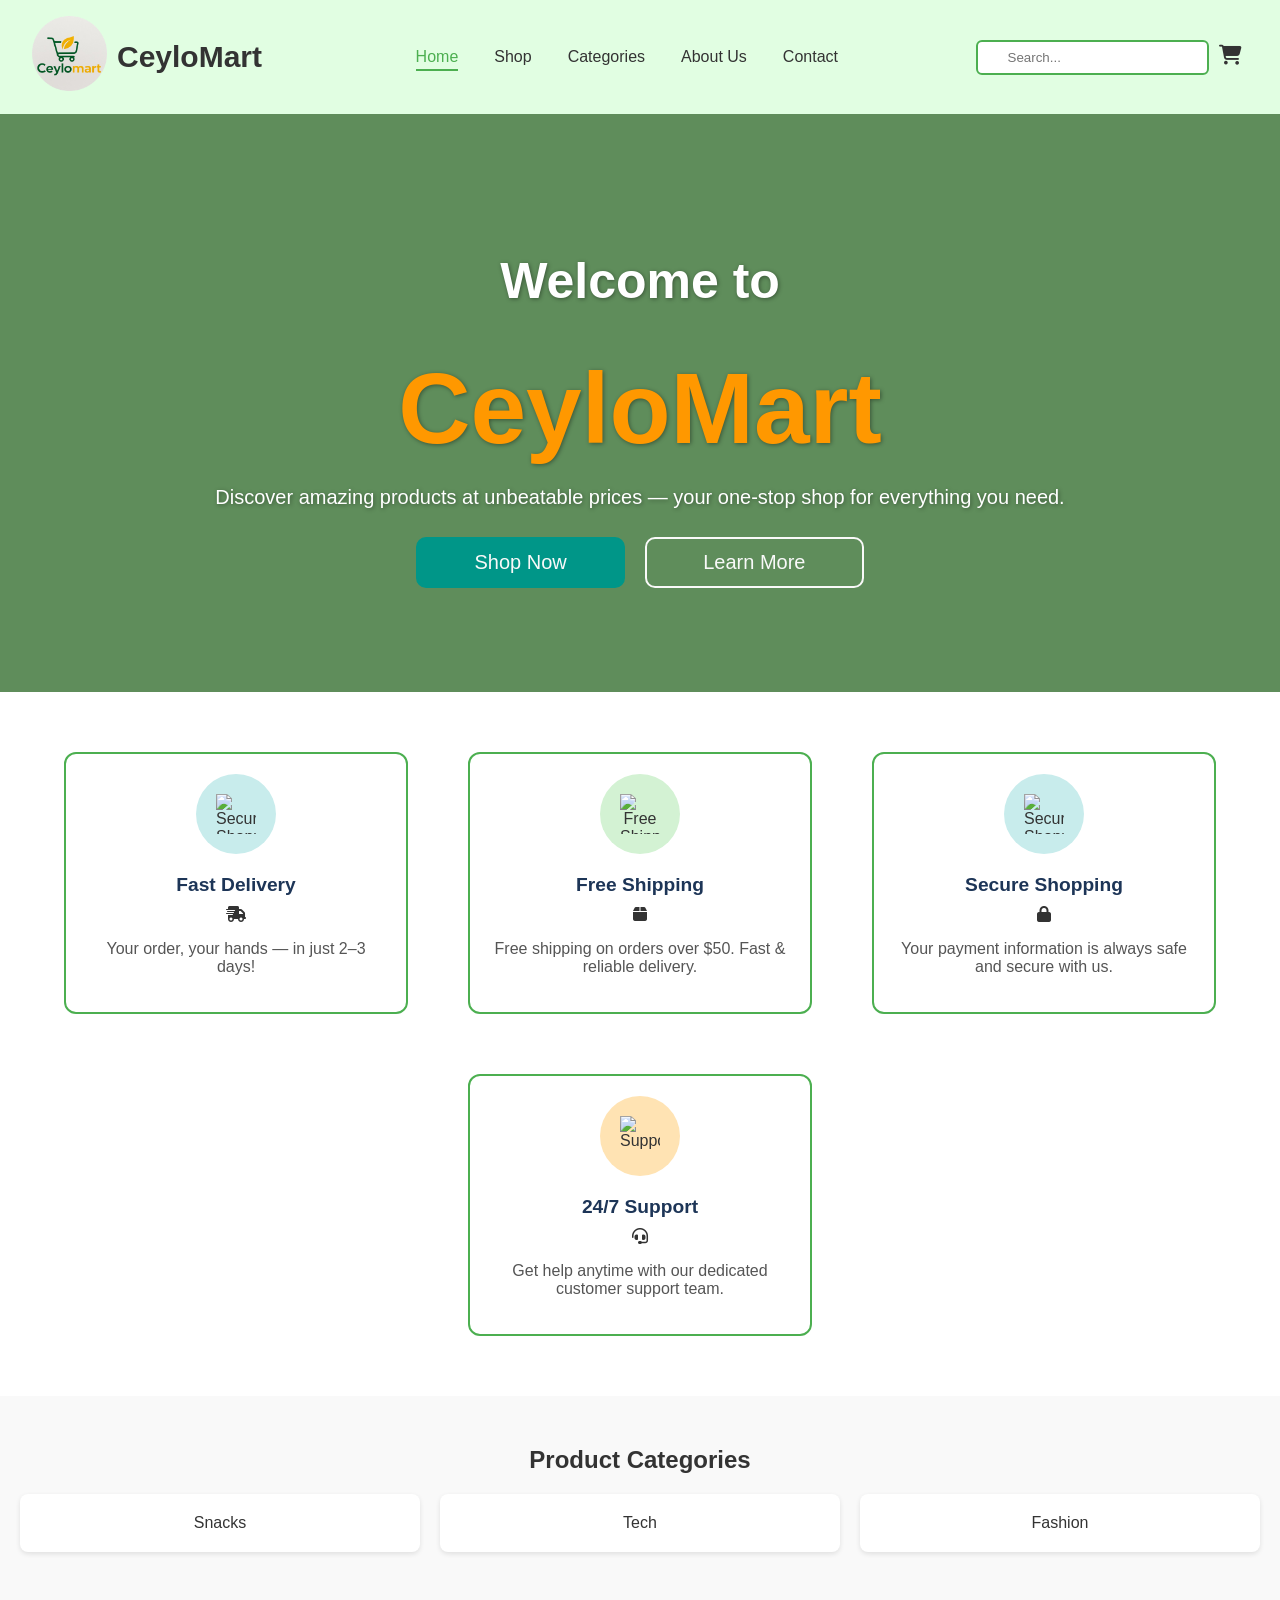
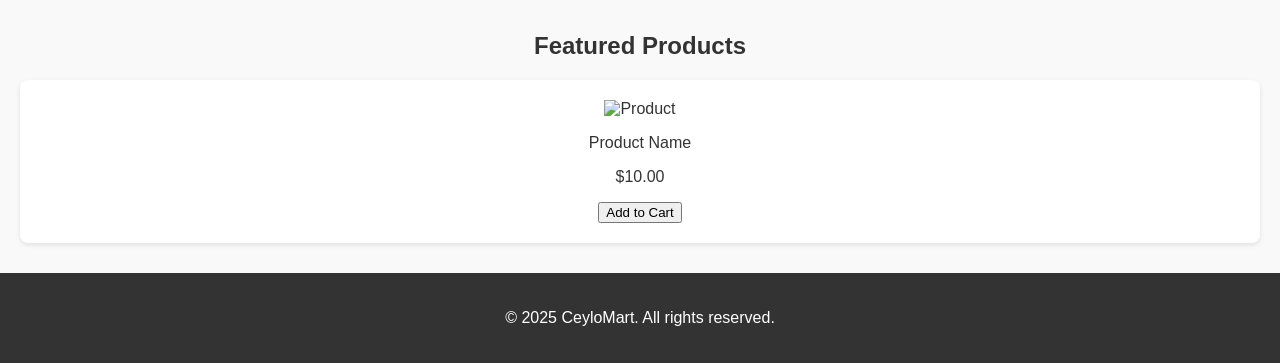
==== index.html @ 295a7d59 "New shopping website" ====
<!DOCTYPE html>
<html lang="en">
<head>
  <meta charset="UTF-8" />
  <meta name="viewport" content="width=device-width, initial-scale=1.0" />
  <title>Home | CeyloMart</title>
  <link rel="stylesheet" href="Ceylomart.css" />
  <link rel="icon" type="image/png" href="Pictures/Ceylomart Logo.png" />
  <link rel="stylesheet" href="https://unpkg.com/aos@2.3.1/dist/aos.css" />
  <link href="https://fonts.googleapis.com/css2?family=Poppins:wght@400;600&family=Roboto:wght@300;400&display=swap" rel="stylesheet">
  <link href="https://cdnjs.cloudflare.com/ajax/libs/font-awesome/6.4.0/css/all.min.css" rel="stylesheet">
  <link href="https://cdn.jsdelivr.net/npm/aos@2.3.4/dist/aos.css" rel="stylesheet" />
</head>
<body>
<header class="header" data-aos="fade-down">
  <div class="logo">
    <a href="index.html"><img src="Pictures/Ceylomart Logo.png" alt="CeyloMart Logo" /></a>
    <span>CeyloMart</span>
  </div>

  <!--Hamburger -->
  <div class="hamburger">
    <span></span>
    <span></span>
    <span></span>
  </div>

  <nav class="nav">
    <ul>
      <li><a href="index.html">Home</a></li>
      <li><a href="Shop.html">Shop</a></li>
      <li><a href="Categories.html">Categories</a></li>
      <li><a href="About Us.html">About Us</a></li>
      <li><a href="Contact.html">Contact</a></li>
    </ul>
  </nav>

  <div class="header-right">
    <input class="Search" placeholder="Search..." />
    <button class="cart-btn" title="Cart">
      <i class="fa-solid fa-cart-shopping"></i>
    </button>
  </div>
</header>


  <section id="home" class="hero">
    <h2 data-aos="fade-down">Welcome to</h2> <h1 data-aos="fade-up">CeyloMart</h1>
    <p data-aos="zoom-in">Discover amazing products at unbeatable prices — your one-stop shop for everything you need.</p>
    <div class="hero-buttons">
    <a href="Shop.html"><button class="btn" >Shop Now</button></a>
    <a href="About Us.html"><button class="btn2">Learn More</button></a>
    </div>
  </section>
<section class="features">
    <div class="feature-box" data-aos="fade-up">
    <div class="icon-circle teal">
      <img src="https://img.icons8.com/ios-filled/50/228B22/delivery.png" alt="Secure Shopping" />
    </div>
    <h3>Fast Delivery</h3>
    <i class="fas fa-shipping-fast"></i>
    <p>Your order, your hands — in just 2–3 days!</p>
  </div>
  <div class="feature-box" data-aos="fade-up">
    <div class="icon-circle green">
      <img src="https://cdn-icons-png.flaticon.com/512/891/891419.png" alt="Free Shipping" />
    </div>
  <h3>Free Shipping</h3>  
  <i class="fas fa-box"></i>
  <p>Free shipping on orders over $50. Fast & reliable delivery.</p>
  </div>

  <div class="feature-box" data-aos="fade-up">
    <div class="icon-circle teal">
      <img src="https://img.icons8.com/ios-filled/50/008080/security-checked.png" alt="Secure Shopping" />
    </div>
    <h3>Secure Shopping</h3>
    <i class="fas fa-lock"></i>
    <p>Your payment information is always safe and secure with us.</p>
  </div>

  <div class="feature-box" data-aos="fade-up">
    <div class="icon-circle orange">
      <img src="https://img.icons8.com/ios-filled/50/FF8C00/headset.png" alt="Support" />
    </div>
    <h3>24/7 Support</h3>
    <i class="fas fa-headset"></i>
    <p>Get help anytime with our dedicated customer support team.</p>
  </div>
</section>

  <section class="categories">
    <h2>Product Categories</h2>
    <div class="grid">
      <div class="card">Snacks</div>
      <div class="card">Tech</div>
      <div class="card">Fashion</div>
    </div>
  </section>

  <section class="featured">
    <h2>Featured Products</h2>
    <div class="grid">
      <div class="product">
        <img src="" alt="Product">
        <p>Product Name</p>
        <p>$10.00</p>
        <button>Add to Cart</button>
      </div>
      <!-- Repeat for more products -->
    </div>
  </section>

  <footer>
    <p>&copy; 2025 CeyloMart. All rights reserved.</p>
  </footer>

    <script src="https://unpkg.com/aos@2.3.1/dist/aos.js"></script>
  <script>
    AOS.init({ duration: 1200 });
  </script>
  <script src="Ceylomart.js"></script>
</body>
</html>
---- Ceylomart.css ----
:root {
  --Freshgreen: #4caf50;
  --warmorange: #FF9800;
  --teal:#009688;
  --lightgray:#f9f9f9;
  --darkcharcoal:#333333;
  --white: #fff;
  --black:#000000;
}
html {
  scroll-behavior: smooth;
}
body {
  font-family: Arial, sans-serif;
  margin: 0;
  padding: 0;
  background: var(--lightgray);
  color: var(--darkcharcoal);
}

header {
  background-color: rgba(219, 255, 220, 0.8);
  color: var(--lightgray);
  padding: 1rem 2rem;
  display: flex;
  flex-wrap: wrap;
  justify-content:space-between;
  align-items: center;
  position: sticky;
  top: 0;
  z-index: 999;
  backdrop-filter: blur(10px); /* optional: adds blur behind */
}

.logo {
  color: var(--darkcharcoal);
  display: flex;
  font-size: 30px;
  font-weight: bold;
  text-align: center;
  align-items: center;
  gap: 10px;
}
.logo img{
  width: 75px;
  height: auto;
  transition: all 0.6s ease;
}
.logo img:hover{
transform: scale(1.05);
}
.nav ul {
  display: flex;
  gap: 20px;
  list-style: none;
  margin: 0;
  padding: 0;
}
.nav a {
  color: var(--darkcharcoal);
  margin-left: 1rem;
  text-decoration: none;
  display: inline-block;
  padding: 10px 0;
  text-align: center;
  position: relative;
  transition: all 0.4s ease;
}

.nav a::after {
  content: "";
  position: absolute;
  left: 0;
  bottom: 5px;
  width: 0;
  height: 2px;
  background-color: var(--Freshgreen);
  transition: width 0.3s ease-in-out;
}

.nav a:hover::after {
  width: 100%;
}

.nav a:hover {
  color: var(--Freshgreen);
  transform: scale(1.05);
}

.nav a.active {
  color: var(--Freshgreen);
}

.nav a.active::after {
  width: 100%;
}
.header-right input {
  padding: 8px 30px;
  border: solid 2px var(--Freshgreen);
  border-radius: 6px;
  color: var(--black);
  text-align: left;
  transition: all 0.5s ease;
}
.header-right input:hover{
  border: solid 2px var(--warmorange);
  border-radius: 6px;
  color: var(--black);
  transform: scale(1.05);
}

.cart-btn {
  background: none;
  border: none;
  color: var(--darkcharcoal);
  font-size: 20px;
  cursor: pointer;
  transition: all 0.5s ease;
}
.cart-btn:hover{
  transform: scale(1.1);
  color: var(--Freshgreen);
}
.hamburger {
  display: none;
  flex-direction: column;
  cursor: pointer;
  gap: 5px;
}

.hamburger span {
  width: 25px;
  height: 3px;
  background: var(--darkcharcoal);
  border-radius: 2px;
  transition: 0.3s;
}

/* Toggle hamburger animation */
.hamburger.toggle span:nth-child(1) {
  transform: rotate(45deg) translate(5px, 5px);
}
.hamburger.toggle span:nth-child(2) {
  opacity: 0;
}
.hamburger.toggle span:nth-child(3) {
  transform: rotate(-45deg) translate(6px, -6px);
}

/* Responsive nav */
@media (max-width: 768px) {
  .nav {
    position: absolute;
    top: 70px;
    left: 0;
    width: 100%;
    background: rgba(230, 230, 230, 0.95);
    overflow: hidden;
    max-height: 0;
    opacity: 0;
    transition: max-height 0.5s ease, opacity 0.5s ease;
    z-index: 100;
  }

  .nav.nav-active {
    display: flex;
    flex-direction: column;
    align-items: center;
    max-height: 500px;
    opacity: 1;
  }

  .nav ul {
    flex-direction: column;
    align-items: center;
    width: 100%;
    padding: 1rem 0;
  }

  .nav ul li {
    width: 100%;
    text-align: center;
    margin: 0.5rem 0;
  }

  .hamburger {
    display: flex;
  }

  .header {
    flex-wrap: wrap;
    justify-content: space-between;
  }

  .nav a {
    margin: 0.5rem 0;
    display: block;
    width: 100%;
  }
}

/*Hero*/
.hero {
  position: relative;
    background: linear-gradient(rgba(0, 0, 0, 0.502), rgba(0,0,0,0.5)),
              url('https://plus.unsplash.com/premium_photo-1661667012036-a47acae379d0?q=80&w=1171&auto=format&fit=crop&ixlib=rb-4.1.0&ixid=M3wxMjA3fDB8MHxwaG90by1wYWdlfHx8fGVufDB8fHx8fA%3D%3D') center/cover no-repeat;
  color: white;
  color: var(--white);
  text-align: center;
  padding: 6rem 2rem;
  z-index: 1;
  overflow: hidden;
}

.hero::before {
  content: "";
  position: absolute;
  top: 0; left: 0;
  width: 100%;
  height: 100%;
  background-color: rgba(28, 179, 14, 0.3); /* cream with 30% opacity */
  z-index: -1; /* Behind content */
}
.hero h1 {
  font-size: 100px;
  margin-bottom: 1rem;
  margin-top: 10px;
  color: var(--warmorange);
}
.hero h2 {
  font-size: 50px;
  color: #ffffff;
}
.hero p{
  font-size: 20px;
  color: #ffffff;
}
.hero h1, .hero h2, .hero p {
  text-shadow: 1px 1px 4px rgba(0, 0, 0, 0.4);
}
.hero-buttons .btn {
  background-color: var(--teal);
  color: var(--lightgray);
  margin: 0.5rem;
  padding: 0.75rem 3.5rem;
  font-size: 20px;
  border: solid 2px var(--teal);
  border-radius: 10px;
  cursor: pointer;
  transition: all 0.5s ease;
}

.hero-buttons .btn:hover {
  transform: scale(1.05);
  background-color: var(--black);
  color: var(--teal);
}

.hero-buttons .btn2 {
  background:transparent;
  color: var(--lightgray);
  margin: 0.5rem;
  font-size: 20px;
  padding: 0.75rem 3.5rem;
  border: solid 2px var(--lightgray);
  border-radius: 10px;
  cursor: pointer;
  transition: all 0.5s ease;
}

.hero-buttons .btn2:hover {
  border: solid 2px var(--Freshgreen);
  transform: scale(1.05);
  background-color: var(--white);
  color: var(--Freshgreen);
}
.features {
  display: flex;
  justify-content: center;
  align-items: flex-start;
  gap: 60px;
  padding: 60px 20px;
  background-color: #fff;
  flex-wrap: wrap;
  text-align: center;
}

.feature-box {
  max-width: 300px;
  padding: 20px;
  border: solid 2px var(--Freshgreen);
  border-radius: 12px;
  transition: transform 0.3s ease, box-shadow 0.3s ease;
  cursor: pointer;
}

.feature-box:hover {
  transform: translateY(-8px) scale(1.03);
  box-shadow: 0 12px 20px rgba(0, 0, 0, 0.4);
}

.icon-circle {
  width: 80px;
  height: 80px;
  border-radius: 50%;
  margin: 0 auto 20px;
  display: flex;
  justify-content: center;
  align-items: center;
  background-color: #eee;
  transition: background-color 0.3s ease;
}

.icon-circle img {
  width: 40px;
  height: 40px;
}

/* Color Variants */
.icon-circle.green {
  background-color: #d3f2d3;
}

.icon-circle.teal {
  background-color: #c8ecec;
}

.icon-circle.orange {
  background-color: #ffe3b3;
}

.feature-box h3 {
  font-size: 1.2rem;
  margin-bottom: 10px;
  color: #1d3557;
}

.feature-box p {
  color: #555;
  font-size: 1rem;
}

section {
  padding: 3rem 1.5rem;
  text-align: center;
}
@media (max-width: 768px) {
  .hero h1 {
    font-size: 40px;
  }
  .hero h2 {
    font-size: 24px;
  }
}
.categories, .featured {
  padding: 30px 20px;
}

.grid {
  display: flex;
  gap: 20px;
  flex-wrap: wrap;
}

.card, .product {
  background: white;
  padding: 20px;
  border-radius: 8px;
  box-shadow: 0 2px 5px rgba(0,0,0,0.1);
  flex: 1 1 200px;
  text-align: center;
}

footer {
  text-align: center;
  padding: 20px;
  background: #333;
  color: white;
}
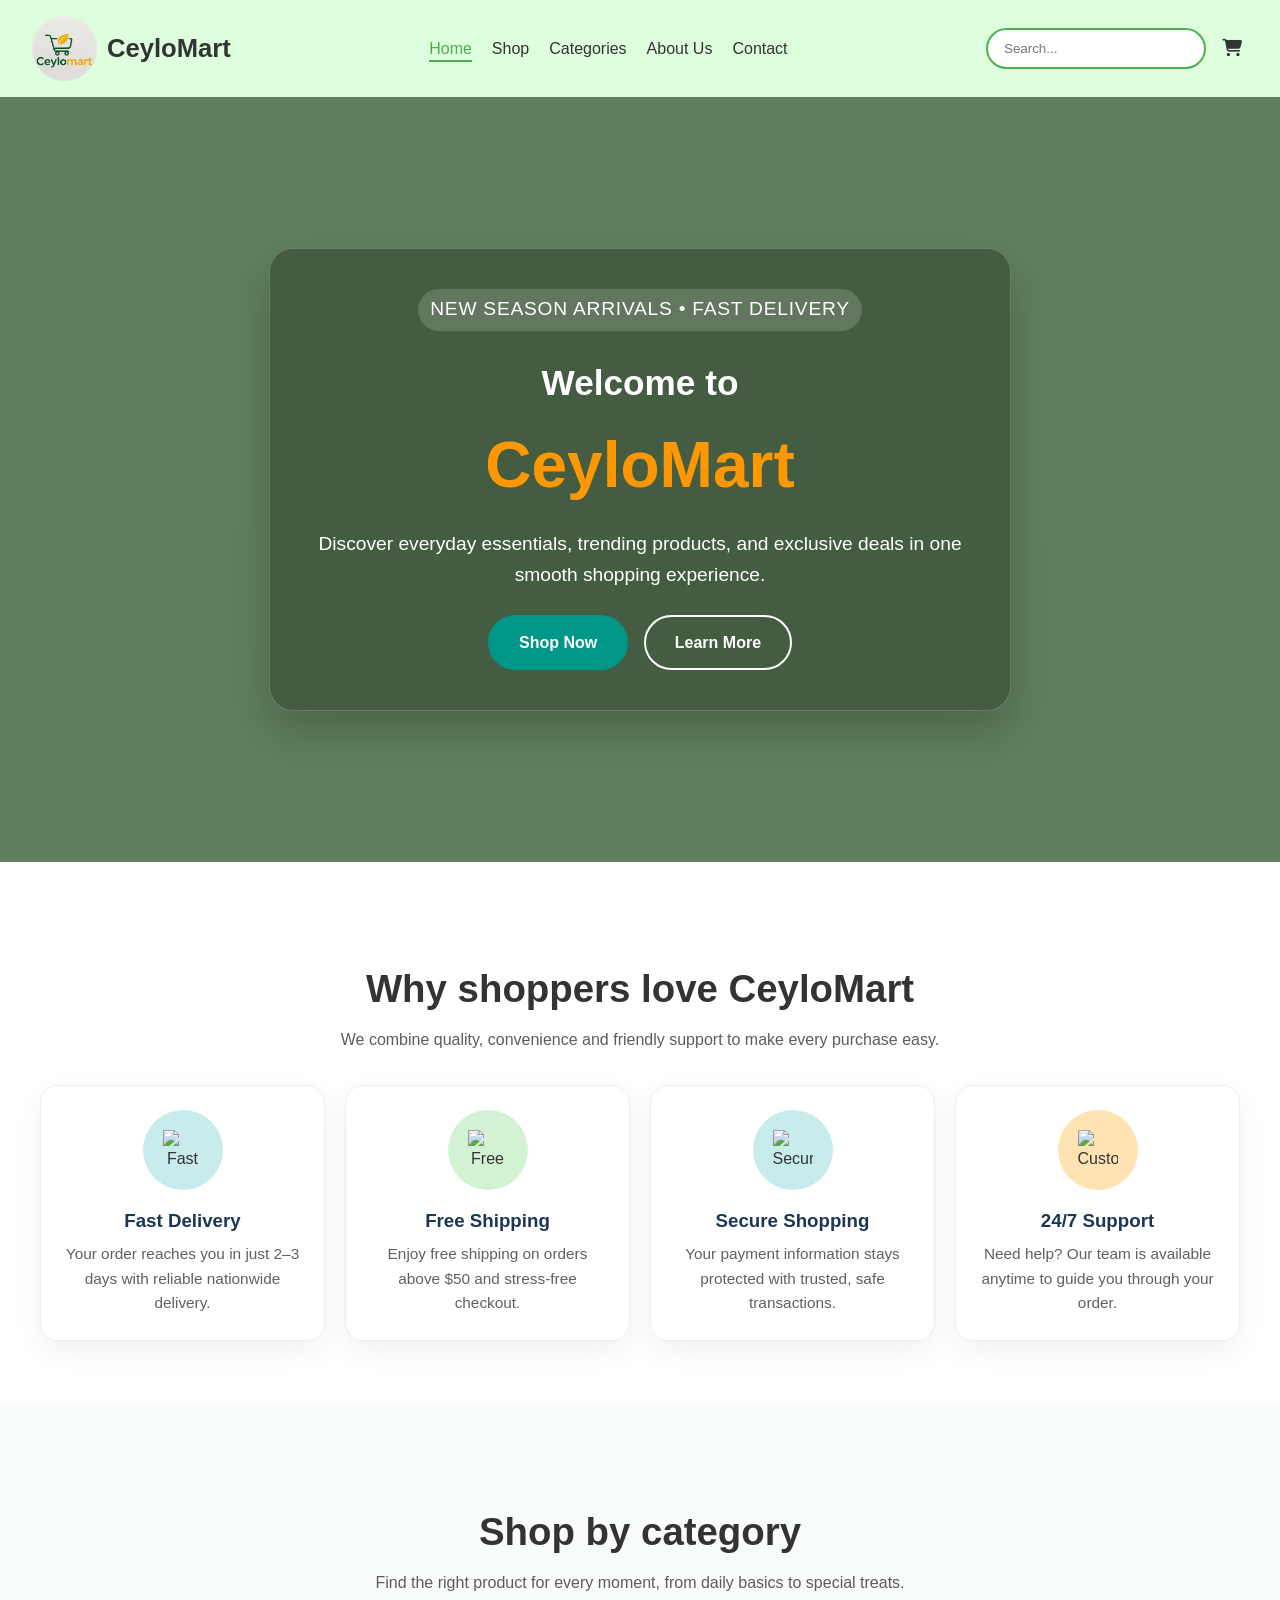
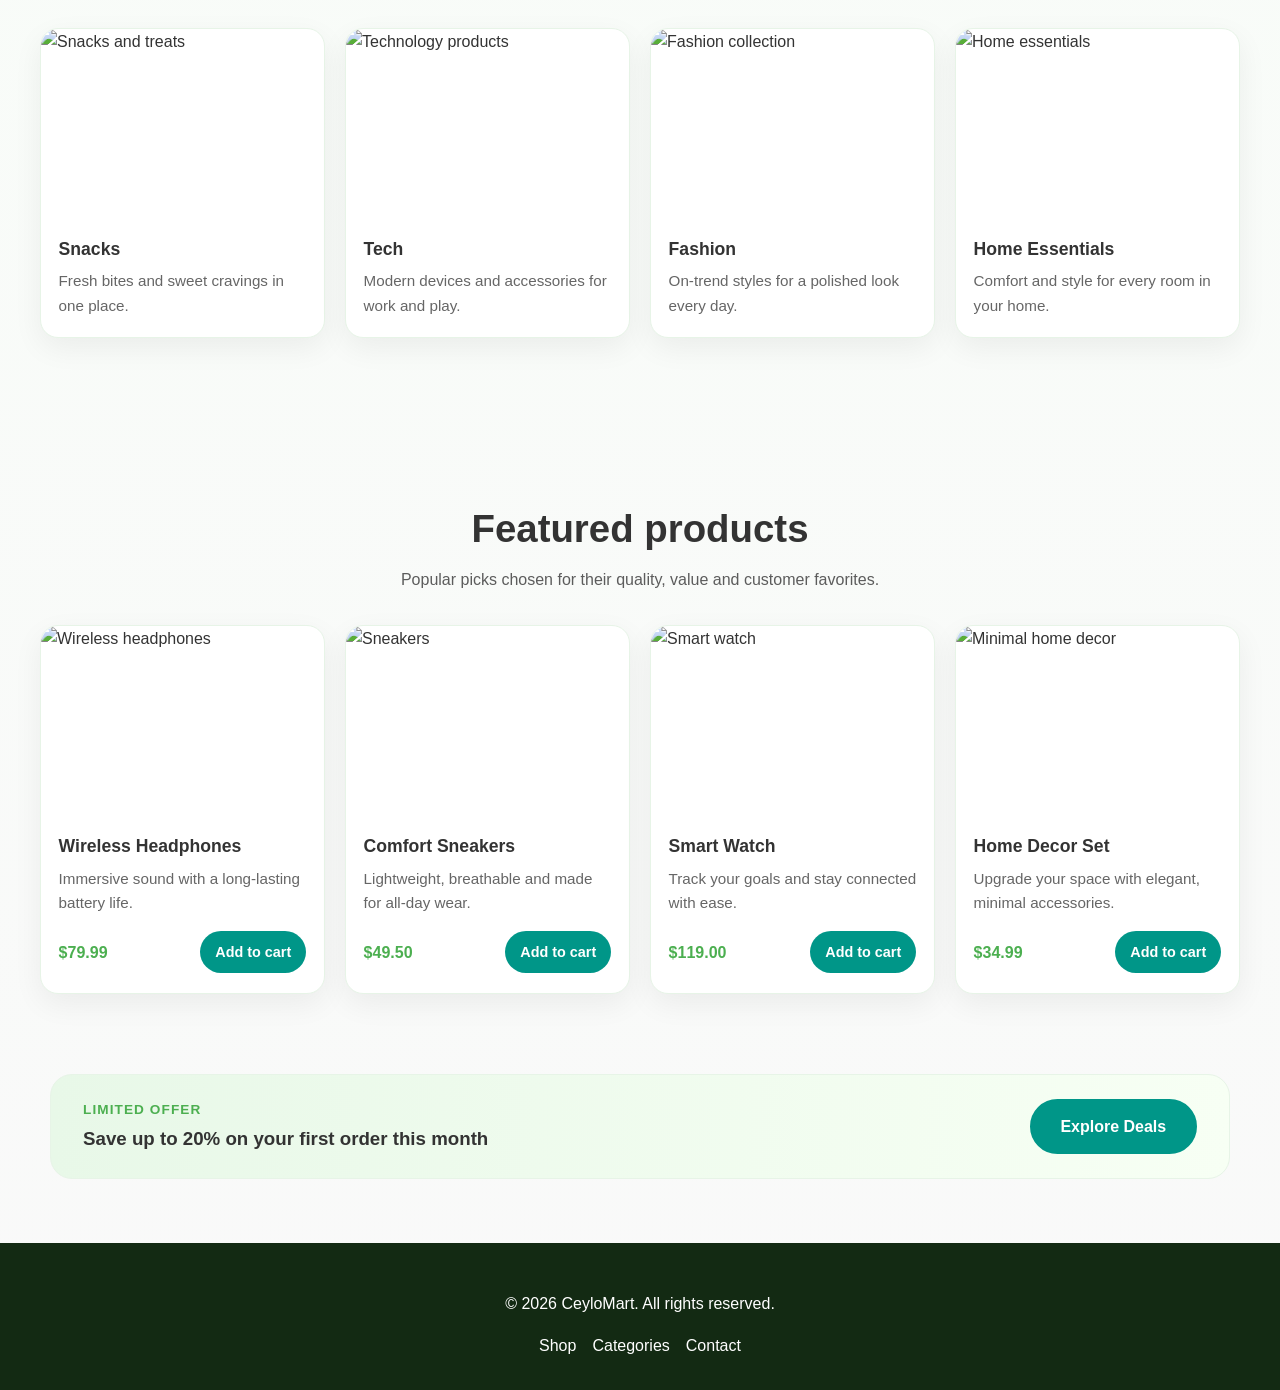
==== commit 3f35ab5f: "Updated" ====
--- a/index.html
+++ b/index.html
@@ -44,75 +44,163 @@
 </header>
 
 
-  <section id="home" class="hero">
-    <h2 data-aos="fade-down">Welcome to</h2> <h1 data-aos="fade-up">CeyloMart</h1>
-    <p data-aos="zoom-in">Discover amazing products at unbeatable prices — your one-stop shop for everything you need.</p>
-    <div class="hero-buttons">
-    <a href="Shop.html"><button class="btn" >Shop Now</button></a>
-    <a href="About Us.html"><button class="btn2">Learn More</button></a>
+  <main>
+    <section id="home" class="hero">
+      <div class="hero-content" data-aos="fade-up">
+        <p class="hero-tag">New season arrivals • Fast delivery</p>
+        <h2>Welcome to</h2>
+        <h1>CeyloMart</h1>
+        <p>Discover everyday essentials, trending products, and exclusive deals in one smooth shopping experience.</p>
+        <div class="hero-buttons">
+          <a href="Shop.html" class="btn">Shop Now</a>
+          <a href="About Us.html" class="btn2">Learn More</a>
+        </div>
+      </div>
+    </section>
+
+    <section class="features">
+      <div class="section-heading" data-aos="fade-up">
+        <h2>Why shoppers love CeyloMart</h2>
+        <p>We combine quality, convenience and friendly support to make every purchase easy.</p>
+      </div>
+      <div class="features-grid">
+        <div class="feature-box" data-aos="fade-up">
+          <div class="icon-circle teal">
+            <img src="https://img.icons8.com/ios-filled/50/228B22/delivery.png" alt="Fast delivery" />
+          </div>
+          <h3>Fast Delivery</h3>
+          <p>Your order reaches you in just 2–3 days with reliable nationwide delivery.</p>
+        </div>
+        <div class="feature-box" data-aos="fade-up" data-aos-delay="100">
+          <div class="icon-circle green">
+            <img src="https://cdn-icons-png.flaticon.com/512/891/891419.png" alt="Free shipping" />
+          </div>
+          <h3>Free Shipping</h3>
+          <p>Enjoy free shipping on orders above $50 and stress-free checkout.</p>
+        </div>
+        <div class="feature-box" data-aos="fade-up" data-aos-delay="200">
+          <div class="icon-circle teal">
+            <img src="https://img.icons8.com/ios-filled/50/008080/security-checked.png" alt="Secure shopping" />
+          </div>
+          <h3>Secure Shopping</h3>
+          <p>Your payment information stays protected with trusted, safe transactions.</p>
+        </div>
+        <div class="feature-box" data-aos="fade-up" data-aos-delay="300">
+          <div class="icon-circle orange">
+            <img src="https://img.icons8.com/ios-filled/50/FF8C00/headset.png" alt="Customer support" />
+          </div>
+          <h3>24/7 Support</h3>
+          <p>Need help? Our team is available anytime to guide you through your order.</p>
+        </div>
+      </div>
+    </section>
+
+    <section class="categories">
+      <div class="section-heading" data-aos="fade-up">
+        <h2>Shop by category</h2>
+        <p>Find the right product for every moment, from daily basics to special treats.</p>
+      </div>
+      <div class="cards-grid">
+        <article class="category-card" data-aos="fade-up">
+          <img src="https://images.unsplash.com/photo-1567620905732-2d1ec7ab7445?auto=format&fit=crop&w=900&q=80" alt="Snacks and treats" />
+          <div class="card-content">
+            <h3>Snacks</h3>
+            <p>Fresh bites and sweet cravings in one place.</p>
+          </div>
+        </article>
+        <article class="category-card" data-aos="fade-up" data-aos-delay="100">
+          <img src="https://images.unsplash.com/photo-1518770660439-4636190af475?auto=format&fit=crop&w=900&q=80" alt="Technology products" />
+          <div class="card-content">
+            <h3>Tech</h3>
+            <p>Modern devices and accessories for work and play.</p>
+          </div>
+        </article>
+        <article class="category-card" data-aos="fade-up" data-aos-delay="200">
+          <img src="https://images.unsplash.com/photo-1483985988355-763728e1935b?auto=format&fit=crop&w=900&q=80" alt="Fashion collection" />
+          <div class="card-content">
+            <h3>Fashion</h3>
+            <p>On-trend styles for a polished look every day.</p>
+          </div>
+        </article>
+        <article class="category-card" data-aos="fade-up" data-aos-delay="300">
+          <img src="https://images.unsplash.com/photo-1505693416388-ac5ce068fe85?auto=format&fit=crop&w=900&q=80" alt="Home essentials" />
+          <div class="card-content">
+            <h3>Home Essentials</h3>
+            <p>Comfort and style for every room in your home.</p>
+          </div>
+        </article>
+      </div>
+    </section>
+
+    <section class="featured">
+      <div class="section-heading" data-aos="fade-up">
+        <h2>Featured products</h2>
+        <p>Popular picks chosen for their quality, value and customer favorites.</p>
+      </div>
+      <div class="cards-grid">
+        <article class="product-card" data-aos="fade-up">
+          <img class="product-image" src="https://images.unsplash.com/photo-1523275335684-37898b6baf30?auto=format&fit=crop&w=900&q=80" alt="Wireless headphones" />
+          <div class="card-content">
+            <h3>Wireless Headphones</h3>
+            <p>Immersive sound with a long-lasting battery life.</p>
+            <div class="product-meta">
+              <span class="price">$79.99</span>
+              <a href="Shop.html" class="btn-small">Add to cart</a>
+            </div>
+          </div>
+        </article>
+        <article class="product-card" data-aos="fade-up" data-aos-delay="100">
+          <img class="product-image" src="https://images.unsplash.com/photo-1542291026-7eec264c27ff?auto=format&fit=crop&w=900&q=80" alt="Sneakers" />
+          <div class="card-content">
+            <h3>Comfort Sneakers</h3>
+            <p>Lightweight, breathable and made for all-day wear.</p>
+            <div class="product-meta">
+              <span class="price">$49.50</span>
+              <a href="Shop.html" class="btn-small">Add to cart</a>
+            </div>
+          </div>
+        </article>
+        <article class="product-card" data-aos="fade-up" data-aos-delay="200">
+          <img class="product-image" src="https://images.unsplash.com/photo-1512436991641-6745cdb1723f?auto=format&fit=crop&w=900&q=80" alt="Smart watch" />
+          <div class="card-content">
+            <h3>Smart Watch</h3>
+            <p>Track your goals and stay connected with ease.</p>
+            <div class="product-meta">
+              <span class="price">$119.00</span>
+              <a href="Shop.html" class="btn-small">Add to cart</a>
+            </div>
+          </div>
+        </article>
+        <article class="product-card" data-aos="fade-up" data-aos-delay="300">
+          <img class="product-image" src="https://images.unsplash.com/photo-1524758631624-e2822e304c36?auto=format&fit=crop&w=900&q=80" alt="Minimal home decor" />
+          <div class="card-content">
+            <h3>Home Decor Set</h3>
+            <p>Upgrade your space with elegant, minimal accessories.</p>
+            <div class="product-meta">
+              <span class="price">$34.99</span>
+              <a href="Shop.html" class="btn-small">Add to cart</a>
+            </div>
+          </div>
+        </article>
+      </div>
+    </section>
+
+    <section class="promo-banner" data-aos="fade-up">
+      <div>
+        <p class="promo-label">Limited offer</p>
+        <h3>Save up to 20% on your first order this month</h3>
+      </div>
+      <a href="Shop.html" class="btn">Explore Deals</a>
+    </section>
+  </main>
+
+  <footer>
+    <p>&copy; 2026 CeyloMart. All rights reserved.</p>
+    <div class="footer-links">
+      <a href="Shop.html">Shop</a>
+      <a href="Categories.html">Categories</a>
+      <a href="Contact.html">Contact</a>
     </div>
-  </section>
-<section class="features">
-    <div class="feature-box" data-aos="fade-up">
-    <div class="icon-circle teal">
-      <img src="https://img.icons8.com/ios-filled/50/228B22/delivery.png" alt="Secure Shopping" />
-    </div>
-    <h3>Fast Delivery</h3>
-    <i class="fas fa-shipping-fast"></i>
-    <p>Your order, your hands — in just 2–3 days!</p>
-  </div>
-  <div class="feature-box" data-aos="fade-up">
-    <div class="icon-circle green">
-      <img src="https://cdn-icons-png.flaticon.com/512/891/891419.png" alt="Free Shipping" />
-    </div>
-  <h3>Free Shipping</h3>  
-  <i class="fas fa-box"></i>
-  <p>Free shipping on orders over $50. Fast & reliable delivery.</p>
-  </div>
-
-  <div class="feature-box" data-aos="fade-up">
-    <div class="icon-circle teal">
-      <img src="https://img.icons8.com/ios-filled/50/008080/security-checked.png" alt="Secure Shopping" />
-    </div>
-    <h3>Secure Shopping</h3>
-    <i class="fas fa-lock"></i>
-    <p>Your payment information is always safe and secure with us.</p>
-  </div>
-
-  <div class="feature-box" data-aos="fade-up">
-    <div class="icon-circle orange">
-      <img src="https://img.icons8.com/ios-filled/50/FF8C00/headset.png" alt="Support" />
-    </div>
-    <h3>24/7 Support</h3>
-    <i class="fas fa-headset"></i>
-    <p>Get help anytime with our dedicated customer support team.</p>
-  </div>
-</section>
-
-  <section class="categories">
-    <h2>Product Categories</h2>
-    <div class="grid">
-      <div class="card">Snacks</div>
-      <div class="card">Tech</div>
-      <div class="card">Fashion</div>
-    </div>
-  </section>
-
-  <section class="featured">
-    <h2>Featured Products</h2>
-    <div class="grid">
-      <div class="product">
-        <img src="" alt="Product">
-        <p>Product Name</p>
-        <p>$10.00</p>
-        <button>Add to Cart</button>
-      </div>
-      <!-- Repeat for more products -->
-    </div>
-  </section>
-
-  <footer>
-    <p>&copy; 2025 CeyloMart. All rights reserved.</p>
   </footer>
 
     <script src="https://unpkg.com/aos@2.3.1/dist/aos.js"></script>
--- a/Ceylomart.css
+++ b/Ceylomart.css
@@ -1,54 +1,74 @@
 :root {
   --Freshgreen: #4caf50;
   --warmorange: #FF9800;
-  --teal:#009688;
-  --lightgray:#f9f9f9;
-  --darkcharcoal:#333333;
+  --teal: #009688;
+  --lightgray: #f9f9f9;
+  --darkcharcoal: #333333;
   --white: #fff;
-  --black:#000000;
-}
+  --black: #000000;
+  --border: #e7f4e7;
+}
+
+* {
+  box-sizing: border-box;
+}
+
 html {
   scroll-behavior: smooth;
 }
+
 body {
-  font-family: Arial, sans-serif;
+  font-family: 'Poppins', Arial, sans-serif;
   margin: 0;
   padding: 0;
-  background: var(--lightgray);
+  background: linear-gradient(180deg, #f8fff8 0%, #f9f9f9 100%);
   color: var(--darkcharcoal);
+  line-height: 1.6;
+}
+
+a {
+  color: inherit;
+  text-decoration: none;
+}
+
+img {
+  display: block;
+  width: 100%;
 }
 
 header {
-  background-color: rgba(219, 255, 220, 0.8);
-  color: var(--lightgray);
+  background-color: rgba(219, 255, 220, 0.92);
   padding: 1rem 2rem;
   display: flex;
   flex-wrap: wrap;
-  justify-content:space-between;
+  justify-content: space-between;
   align-items: center;
   position: sticky;
   top: 0;
   z-index: 999;
-  backdrop-filter: blur(10px); /* optional: adds blur behind */
+  -webkit-backdrop-filter: blur(10px);
+  backdrop-filter: blur(10px);
 }
 
 .logo {
   color: var(--darkcharcoal);
   display: flex;
-  font-size: 30px;
-  font-weight: bold;
-  text-align: center;
   align-items: center;
   gap: 10px;
-}
-.logo img{
-  width: 75px;
+  font-size: 1.6rem;
+  font-weight: 700;
+}
+
+.logo img {
+  width: 65px;
   height: auto;
-  transition: all 0.6s ease;
-}
-.logo img:hover{
-transform: scale(1.05);
-}
+  transition: transform 0.3s ease;
+}
+
+.logo img:hover {
+  transform: scale(1.05);
+}
+
 .nav ul {
   display: flex;
   gap: 20px;
@@ -56,15 +76,12 @@
   margin: 0;
   padding: 0;
 }
+
 .nav a {
   color: var(--darkcharcoal);
-  margin-left: 1rem;
-  text-decoration: none;
-  display: inline-block;
   padding: 10px 0;
-  text-align: center;
   position: relative;
-  transition: all 0.4s ease;
+  transition: color 0.3s ease;
 }
 
 .nav a::after {
@@ -78,49 +95,51 @@
   transition: width 0.3s ease-in-out;
 }
 
-.nav a:hover::after {
+.nav a:hover::after,
+.nav a.active::after {
   width: 100%;
 }
 
-.nav a:hover {
-  color: var(--Freshgreen);
-  transform: scale(1.05);
-}
-
+.nav a:hover,
 .nav a.active {
   color: var(--Freshgreen);
 }
 
-.nav a.active::after {
-  width: 100%;
-}
+.header-right {
+  display: flex;
+  align-items: center;
+  gap: 10px;
+}
+
 .header-right input {
-  padding: 8px 30px;
-  border: solid 2px var(--Freshgreen);
-  border-radius: 6px;
+  padding: 0.7rem 1rem;
+  border: 2px solid var(--Freshgreen);
+  border-radius: 999px;
+  min-width: 220px;
   color: var(--black);
-  text-align: left;
-  transition: all 0.5s ease;
-}
-.header-right input:hover{
-  border: solid 2px var(--warmorange);
-  border-radius: 6px;
-  color: var(--black);
-  transform: scale(1.05);
+  transition: border-color 0.3s ease, transform 0.3s ease;
+}
+
+.header-right input:focus {
+  outline: none;
+  border-color: var(--warmorange);
+  transform: translateY(-1px);
 }
 
 .cart-btn {
   background: none;
   border: none;
   color: var(--darkcharcoal);
-  font-size: 20px;
+  font-size: 1.1rem;
   cursor: pointer;
-  transition: all 0.5s ease;
-}
-.cart-btn:hover{
+  transition: color 0.3s ease, transform 0.3s ease;
+}
+
+.cart-btn:hover {
   transform: scale(1.1);
   color: var(--Freshgreen);
 }
+
 .hamburger {
   display: none;
   flex-direction: column;
@@ -136,179 +155,196 @@
   transition: 0.3s;
 }
 
-/* Toggle hamburger animation */
 .hamburger.toggle span:nth-child(1) {
   transform: rotate(45deg) translate(5px, 5px);
 }
+
 .hamburger.toggle span:nth-child(2) {
   opacity: 0;
 }
+
 .hamburger.toggle span:nth-child(3) {
   transform: rotate(-45deg) translate(6px, -6px);
 }
 
-/* Responsive nav */
-@media (max-width: 768px) {
-  .nav {
-    position: absolute;
-    top: 70px;
-    left: 0;
-    width: 100%;
-    background: rgba(230, 230, 230, 0.95);
-    overflow: hidden;
-    max-height: 0;
-    opacity: 0;
-    transition: max-height 0.5s ease, opacity 0.5s ease;
-    z-index: 100;
-  }
-
-  .nav.nav-active {
-    display: flex;
-    flex-direction: column;
-    align-items: center;
-    max-height: 500px;
-    opacity: 1;
-  }
-
-  .nav ul {
-    flex-direction: column;
-    align-items: center;
-    width: 100%;
-    padding: 1rem 0;
-  }
-
-  .nav ul li {
-    width: 100%;
-    text-align: center;
-    margin: 0.5rem 0;
-  }
-
-  .hamburger {
-    display: flex;
-  }
-
-  .header {
-    flex-wrap: wrap;
-    justify-content: space-between;
-  }
-
-  .nav a {
-    margin: 0.5rem 0;
-    display: block;
-    width: 100%;
-  }
-}
-
-/*Hero*/
 .hero {
+  min-height: 85vh;
+  display: flex;
+  align-items: center;
+  justify-content: center;
+  padding: 6rem 1.5rem;
   position: relative;
-    background: linear-gradient(rgba(0, 0, 0, 0.502), rgba(0,0,0,0.5)),
-              url('https://plus.unsplash.com/premium_photo-1661667012036-a47acae379d0?q=80&w=1171&auto=format&fit=crop&ixlib=rb-4.1.0&ixid=M3wxMjA3fDB8MHxwaG90by1wYWdlfHx8fGVufDB8fHx8fA%3D%3D') center/cover no-repeat;
-  color: white;
+  background: linear-gradient(rgba(0, 0, 0, 0.55), rgba(0, 0, 0, 0.55)),
+    url('https://images.unsplash.com/photo-1524758631624-e2822e304c36?auto=format&fit=crop&w=1600&q=80') center/cover no-repeat;
   color: var(--white);
   text-align: center;
-  padding: 6rem 2rem;
-  z-index: 1;
   overflow: hidden;
 }
 
 .hero::before {
   content: "";
   position: absolute;
-  top: 0; left: 0;
-  width: 100%;
-  height: 100%;
-  background-color: rgba(28, 179, 14, 0.3); /* cream with 30% opacity */
-  z-index: -1; /* Behind content */
-}
+  inset: 0;
+  background: rgba(28, 179, 14, 0.2);
+}
+
+.hero-content {
+  position: relative;
+  z-index: 1;
+  max-width: 760px;
+  padding: 2.5rem;
+  border-radius: 24px;
+  background: rgba(0, 0, 0, 0.28);
+  -webkit-backdrop-filter: blur(8px);
+  backdrop-filter: blur(8px);
+  border: 1px solid rgba(255, 255, 255, 0.2);
+  box-shadow: 0 20px 45px rgba(0, 0, 0, 0.22);
+}
+
+.hero-tag {
+  display: inline-block;
+  padding: 0.35rem 0.75rem;
+  margin-bottom: 1rem;
+  border-radius: 999px;
+  background: rgba(255, 255, 255, 0.16);
+  font-size: 0.95rem;
+  letter-spacing: 0.04em;
+  text-transform: uppercase;
+}
+
 .hero h1 {
-  font-size: 100px;
-  margin-bottom: 1rem;
-  margin-top: 10px;
+  font-size: clamp(2.8rem, 5vw, 4.7rem);
+  margin: 0.2rem 0 0.8rem;
   color: var(--warmorange);
 }
+
 .hero h2 {
-  font-size: 50px;
-  color: #ffffff;
-}
-.hero p{
-  font-size: 20px;
-  color: #ffffff;
-}
-.hero h1, .hero h2, .hero p {
-  text-shadow: 1px 1px 4px rgba(0, 0, 0, 0.4);
-}
-.hero-buttons .btn {
+  font-size: clamp(1.5rem, 2.8vw, 2.2rem);
+  margin: 0;
+}
+
+.hero p {
+  font-size: clamp(1rem, 1.7vw, 1.2rem);
+  margin: 0 auto 1.5rem;
+  max-width: 660px;
+}
+
+.hero-buttons {
+  display: flex;
+  justify-content: center;
+  flex-wrap: wrap;
+  gap: 1rem;
+}
+
+.btn,
+.btn2,
+.btn-small {
+  display: inline-flex;
+  align-items: center;
+  justify-content: center;
+  border-radius: 999px;
+  font-weight: 600;
+  transition: transform 0.3s ease, background-color 0.3s ease, color 0.3s ease;
+}
+
+.btn {
   background-color: var(--teal);
-  color: var(--lightgray);
-  margin: 0.5rem;
-  padding: 0.75rem 3.5rem;
-  font-size: 20px;
-  border: solid 2px var(--teal);
-  border-radius: 10px;
-  cursor: pointer;
-  transition: all 0.5s ease;
-}
-
-.hero-buttons .btn:hover {
-  transform: scale(1.05);
-  background-color: var(--black);
-  color: var(--teal);
-}
-
-.hero-buttons .btn2 {
-  background:transparent;
-  color: var(--lightgray);
-  margin: 0.5rem;
-  font-size: 20px;
-  padding: 0.75rem 3.5rem;
-  border: solid 2px var(--lightgray);
-  border-radius: 10px;
-  cursor: pointer;
-  transition: all 0.5s ease;
-}
-
-.hero-buttons .btn2:hover {
-  border: solid 2px var(--Freshgreen);
-  transform: scale(1.05);
+  color: var(--white);
+  padding: 0.8rem 1.8rem;
+  border: 2px solid var(--teal);
+}
+
+.btn:hover {
+  transform: translateY(-2px);
+  background-color: var(--Freshgreen);
+  border-color: var(--Freshgreen);
+}
+
+.btn2 {
+  padding: 0.8rem 1.8rem;
+  border: 2px solid var(--white);
+  color: var(--white);
+  background: transparent;
+}
+
+.btn2:hover {
+  transform: translateY(-2px);
   background-color: var(--white);
   color: var(--Freshgreen);
 }
+
+.features,
+.categories,
+.featured {
+  padding: 4rem 1.5rem;
+}
+
 .features {
-  display: flex;
-  justify-content: center;
-  align-items: flex-start;
-  gap: 60px;
-  padding: 60px 20px;
-  background-color: #fff;
-  flex-wrap: wrap;
+  background-color: var(--white);
+}
+
+.section-heading {
+  max-width: 720px;
+  margin: 0 auto 2rem;
   text-align: center;
 }
 
+.section-heading h2 {
+  font-size: clamp(1.8rem, 3vw, 2.4rem);
+  margin-bottom: 0.5rem;
+}
+
+.section-heading p {
+  color: #5c5c5c;
+  margin: 0;
+}
+
+.features-grid,
+.cards-grid {
+  display: grid;
+  gap: 1.25rem;
+  max-width: 1200px;
+  margin: 0 auto;
+}
+
+.features-grid {
+  grid-template-columns: repeat(4, minmax(0, 1fr));
+}
+
+.cards-grid {
+  grid-template-columns: repeat(4, minmax(0, 1fr));
+}
+
+.feature-box,
+.category-card,
+.product-card {
+  background: #fff;
+  border: 1px solid var(--border);
+  border-radius: 18px;
+  box-shadow: 0 10px 30px rgba(0, 0, 0, 0.06);
+  transition: transform 0.3s ease, box-shadow 0.3s ease;
+}
+
+.feature-box:hover,
+.category-card:hover,
+.product-card:hover {
+  transform: translateY(-6px);
+  box-shadow: 0 16px 35px rgba(0, 0, 0, 0.1);
+}
+
 .feature-box {
-  max-width: 300px;
-  padding: 20px;
-  border: solid 2px var(--Freshgreen);
-  border-radius: 12px;
-  transition: transform 0.3s ease, box-shadow 0.3s ease;
-  cursor: pointer;
-}
-
-.feature-box:hover {
-  transform: translateY(-8px) scale(1.03);
-  box-shadow: 0 12px 20px rgba(0, 0, 0, 0.4);
+  padding: 1.5rem;
+  text-align: center;
 }
 
 .icon-circle {
   width: 80px;
   height: 80px;
   border-radius: 50%;
-  margin: 0 auto 20px;
+  margin: 0 auto 1rem;
   display: flex;
   justify-content: center;
   align-items: center;
-  background-color: #eee;
-  transition: background-color 0.3s ease;
 }
 
 .icon-circle img {
@@ -316,7 +352,6 @@
   height: 40px;
 }
 
-/* Color Variants */
 .icon-circle.green {
   background-color: #d3f2d3;
 }
@@ -330,50 +365,507 @@
 }
 
 .feature-box h3 {
+  margin: 0 0 0.4rem;
+  color: #1d3557;
+}
+
+.feature-box p {
+  margin: 0;
+  color: #606060;
+  font-size: 0.96rem;
+}
+
+.category-card img,
+.product-image {
+  height: 190px;
+  object-fit: cover;
+  border-radius: 18px 18px 0 0;
+}
+
+.card-content {
+  padding: 1rem 1.1rem 1.2rem;
+}
+
+.card-content h3 {
+  margin: 0 0 0.4rem;
+  font-size: 1.1rem;
+}
+
+.card-content p {
+  margin: 0;
+  color: #666;
+  font-size: 0.95rem;
+}
+
+.product-meta {
+  display: flex;
+  justify-content: space-between;
+  align-items: center;
+  margin-top: 1rem;
+  gap: 1rem;
+}
+
+.price {
+  color: var(--Freshgreen);
+  font-weight: 700;
+}
+
+.btn-small {
+  padding: 0.6rem 0.95rem;
+  background-color: var(--teal);
+  color: var(--white);
+  font-size: 0.9rem;
+}
+
+.btn-small:hover {
+  background-color: var(--Freshgreen);
+  transform: translateY(-2px);
+}
+
+.promo-banner {
+  max-width: 1180px;
+  margin: 1rem auto 4rem;
+  padding: 1.5rem 2rem;
+  border-radius: 22px;
+  background: linear-gradient(90deg, #e8f8e8 0%, #f7fff4 100%);
+  display: flex;
+  align-items: center;
+  justify-content: space-between;
+  gap: 1rem;
+  border: 1px solid var(--border);
+}
+
+.promo-label {
+  margin: 0 0 0.25rem;
+  font-size: 0.85rem;
+  text-transform: uppercase;
+  letter-spacing: 0.08em;
+  color: var(--Freshgreen);
+  font-weight: 700;
+}
+
+.promo-banner h3 {
+  margin: 0;
+}
+
+main.shop-page,
+main.categories-page,
+main.about-page,
+main.contact-page {
+  padding: 2.5rem 1.5rem 4rem;
+}
+
+.filter-bar {
+  display: flex;
+  justify-content: center;
+  flex-wrap: wrap;
+  gap: 0.75rem;
+  margin: 1rem auto 2rem;
+  max-width: 760px;
+}
+
+.filter-pill {
+  border: 1px solid var(--border);
+  background: #fff;
+  color: var(--darkcharcoal);
+  padding: 0.6rem 1rem;
+  border-radius: 999px;
+  cursor: pointer;
+  transition: all 0.3s ease;
+}
+
+.filter-pill.active,
+.filter-pill:hover {
+  background: var(--Freshgreen);
+  color: var(--white);
+  border-color: var(--Freshgreen);
+}
+
+.categories-grid {
+  display: grid;
+  grid-template-columns: repeat(2, minmax(0, 1fr));
+  gap: 1.25rem;
+  max-width: 1100px;
+  margin: 0 auto 2rem;
+}
+
+.category-hero-card {
+  min-height: 240px;
+  border-radius: 22px;
+  padding: 1.5rem;
+  color: var(--white);
+  display: flex;
+  align-items: end;
+  background-size: cover;
+  background-position: center;
+  box-shadow: 0 14px 36px rgba(0, 0, 0, 0.14);
+}
+
+.category-hero-card.tech {
+  background: linear-gradient(135deg, rgba(0, 0, 0, 0.4), rgba(0, 0, 0, 0.6)), url('https://images.unsplash.com/photo-1518770660439-4636190af475?auto=format&fit=crop&w=900&q=80');
+}
+
+.category-hero-card.fashion {
+  background: linear-gradient(135deg, rgba(0, 0, 0, 0.35), rgba(0, 0, 0, 0.6)), url('https://images.unsplash.com/photo-1483985988355-763728e1935b?auto=format&fit=crop&w=900&q=80');
+}
+
+.category-hero-card.home {
+  background: linear-gradient(135deg, rgba(0, 0, 0, 0.35), rgba(0, 0, 0, 0.6)), url('https://images.unsplash.com/photo-1505693416388-ac5ce068fe85?auto=format&fit=crop&w=900&q=80');
+}
+
+.category-hero-card.snacks {
+  background: linear-gradient(135deg, rgba(0, 0, 0, 0.3), rgba(0, 0, 0, 0.6)), url('https://images.unsplash.com/photo-1567620905732-2d1ec7ab7445?auto=format&fit=crop&w=900&q=80');
+}
+
+.category-label {
+  text-transform: uppercase;
+  letter-spacing: 0.08em;
+  font-size: 0.8rem;
+  margin: 0 0 0.4rem;
+  color: #fce7b2;
+}
+
+.category-hero-card h3 {
+  margin: 0 0 0.4rem;
+  font-size: 1.35rem;
+}
+
+.category-hero-card p {
+  margin: 0 0 0.9rem;
+  max-width: 320px;
+}
+
+.category-list-section {
+  display: grid;
+  grid-template-columns: repeat(3, minmax(0, 1fr));
+  gap: 1rem;
+  max-width: 1100px;
+  margin: 0 auto;
+}
+
+.category-list-card {
+  background: var(--white);
+  border: 1px solid var(--border);
+  border-radius: 18px;
+  padding: 1.25rem;
+  box-shadow: 0 10px 24px rgba(0, 0, 0, 0.05);
+}
+
+.category-list-card h3 {
+  margin-top: 0;
+  color: var(--Freshgreen);
+}
+
+.category-list-card ul {
+  margin: 0;
+  padding-left: 1.1rem;
+  color: #555;
+}
+
+.category-list-card li + li {
+  margin-top: 0.4rem;
+}
+
+.about-hero {
+  max-width: 1100px;
+  margin: 0 auto 2rem;
+  padding: 3rem 2rem;
+  border-radius: 24px;
+  background: linear-gradient(135deg, #e7f7e8 0%, #fffdf5 100%);
+  border: 1px solid var(--border);
+}
+
+.about-hero h1 {
+  font-size: clamp(1.9rem, 3.2vw, 2.8rem);
+  margin: 0.3rem 0 0.8rem;
+}
+
+.about-hero p {
+  max-width: 700px;
+  margin: 0;
+  color: #555;
+}
+
+.about-grid,
+.leader-section {
+  display: grid;
+  gap: 1rem;
+  max-width: 1100px;
+  margin: 0 auto 1.5rem;
+}
+
+.about-grid {
+  grid-template-columns: repeat(3, minmax(0, 1fr));
+}
+
+.about-card,
+.leader-card {
+  background: var(--white);
+  border: 1px solid var(--border);
+  border-radius: 18px;
+  padding: 1.25rem 1.4rem;
+  box-shadow: 0 10px 24px rgba(0, 0, 0, 0.05);
+}
+
+.about-card h3,
+.leader-card h3 {
+  margin-top: 0;
+  color: var(--Freshgreen);
+}
+
+.leader-section {
+  grid-template-columns: 1.2fr 1fr;
+}
+
+.leader-name {
   font-size: 1.2rem;
-  margin-bottom: 10px;
-  color: #1d3557;
-}
-
-.feature-box p {
+  font-weight: 700;
+  color: var(--teal);
+}
+
+.leader-card ul {
+  margin: 0;
+  padding-left: 1.1rem;
   color: #555;
-  font-size: 1rem;
-}
-
-section {
-  padding: 3rem 1.5rem;
+}
+
+.leader-card li + li {
+  margin-top: 0.4rem;
+}
+
+.contact-hero {
+  max-width: 1100px;
+  margin: 0 auto 2rem;
+  padding: 3rem 2rem;
+  border-radius: 24px;
+  background: linear-gradient(135deg, #f4fbf4 0%, #fbf7ec 100%);
+  border: 1px solid var(--border);
+}
+
+.contact-hero h1 {
+  font-size: clamp(1.9rem, 3.2vw, 2.8rem);
+  margin: 0.3rem 0 0.8rem;
+}
+
+.contact-hero p {
+  max-width: 720px;
+  margin: 0;
+  color: #555;
+}
+
+.contact-grid {
+  display: grid;
+  grid-template-columns: 1fr 1.1fr;
+  gap: 1rem;
+  max-width: 1100px;
+  margin: 0 auto;
+}
+
+.contact-card {
+  background: var(--white);
+  border: 1px solid var(--border);
+  border-radius: 20px;
+  padding: 1.4rem;
+  box-shadow: 0 10px 24px rgba(0, 0, 0, 0.05);
+}
+
+.contact-card h3 {
+  margin-top: 0;
+  color: var(--Freshgreen);
+}
+
+.contact-card ul {
+  list-style: none;
+  padding: 0;
+  margin: 0;
+  color: #555;
+}
+
+.contact-card li {
+  display: flex;
+  align-items: center;
+  gap: 0.7rem;
+  margin-bottom: 0.8rem;
+}
+
+.contact-form {
+  display: flex;
+  flex-direction: column;
+  gap: 0.9rem;
+}
+
+.contact-form label {
+  display: flex;
+  flex-direction: column;
+  gap: 0.35rem;
+  font-weight: 600;
+  color: #333;
+}
+
+.contact-form input,
+.contact-form textarea {
+  padding: 0.8rem 0.95rem;
+  border: 1px solid #ddd;
+  border-radius: 12px;
+  font: inherit;
+}
+
+.contact-form input:focus,
+.contact-form textarea:focus {
+  outline: none;
+  border-color: var(--Freshgreen);
+}
+
+footer {
+  padding: 2rem 1.5rem;
+  background: #132a13;
+  color: var(--white);
   text-align: center;
 }
+
 @media (max-width: 768px) {
+  .contact-grid {
+    grid-template-columns: 1fr;
+  }
+}
+
+@media (max-width: 768px) {
+  .about-grid,
+  .leader-section {
+    grid-template-columns: 1fr;
+  }
+}
+
+@media (max-width: 768px) {
+  .categories-grid,
+  .category-list-section {
+    grid-template-columns: 1fr;
+  }
+}
+
+.footer-links {
+  display: flex;
+  justify-content: center;
+  gap: 1rem;
+  flex-wrap: wrap;
+  margin-top: 0.75rem;
+}
+
+.footer-links a:hover {
+  color: var(--warmorange);
+}
+
+@media (max-width: 1024px) {
+  .features-grid,
+  .cards-grid {
+    grid-template-columns: repeat(2, minmax(0, 1fr));
+  }
+}
+
+@media (max-width: 768px) {
+  header {
+    padding: 1rem 1rem;
+  }
+
+  .hamburger {
+    display: flex;
+  }
+
+  .nav {
+    position: absolute;
+    top: 76px;
+    left: 0;
+    width: 100%;
+    background: rgba(255, 255, 255, 0.97);
+    overflow: hidden;
+    max-height: 0;
+    opacity: 0;
+    transition: max-height 0.4s ease, opacity 0.4s ease;
+    z-index: 100;
+  }
+
+  .nav.nav-active {
+    max-height: 500px;
+    opacity: 1;
+  }
+
+  .nav ul {
+    flex-direction: column;
+    align-items: center;
+    padding: 1rem 0;
+  }
+
+  .nav ul li {
+    width: 100%;
+    text-align: center;
+  }
+
+  .nav a {
+    display: block;
+    padding: 0.7rem 0;
+  }
+
+  .header-right {
+    width: 100%;
+    margin-top: 0.75rem;
+    justify-content: space-between;
+  }
+
+  .header-right input {
+    min-width: 0;
+    flex: 1;
+  }
+
+  .hero {
+    min-height: 74vh;
+    padding: 4rem 1rem;
+  }
+
+  .hero-content {
+    padding: 1.75rem 1.25rem;
+  }
+
+  .hero-buttons {
+    flex-direction: column;
+    align-items: stretch;
+  }
+
+  .features-grid,
+  .cards-grid {
+    grid-template-columns: 1fr;
+  }
+
+  .promo-banner {
+    flex-direction: column;
+    text-align: center;
+  }
+}
+
+@media (max-width: 480px) {
+  .logo {
+    font-size: 1.3rem;
+  }
+
+  .logo img {
+    width: 55px;
+  }
+
   .hero h1 {
-    font-size: 40px;
-  }
-  .hero h2 {
-    font-size: 24px;
-  }
-}
-.categories, .featured {
-  padding: 30px 20px;
-}
-
-.grid {
-  display: flex;
-  gap: 20px;
-  flex-wrap: wrap;
-}
-
-.card, .product {
-  background: white;
-  padding: 20px;
-  border-radius: 8px;
-  box-shadow: 0 2px 5px rgba(0,0,0,0.1);
-  flex: 1 1 200px;
-  text-align: center;
-}
-
-footer {
-  text-align: center;
-  padding: 20px;
-  background: #333;
-  color: white;
+    font-size: 2.5rem;
+  }
+
+  .hero p {
+    font-size: 0.98rem;
+  }
+
+  .feature-box,
+  .category-card,
+  .product-card {
+    border-radius: 14px;
+  }
+
+  .category-card img,
+  .product-image {
+    height: 160px;
+  }
 }
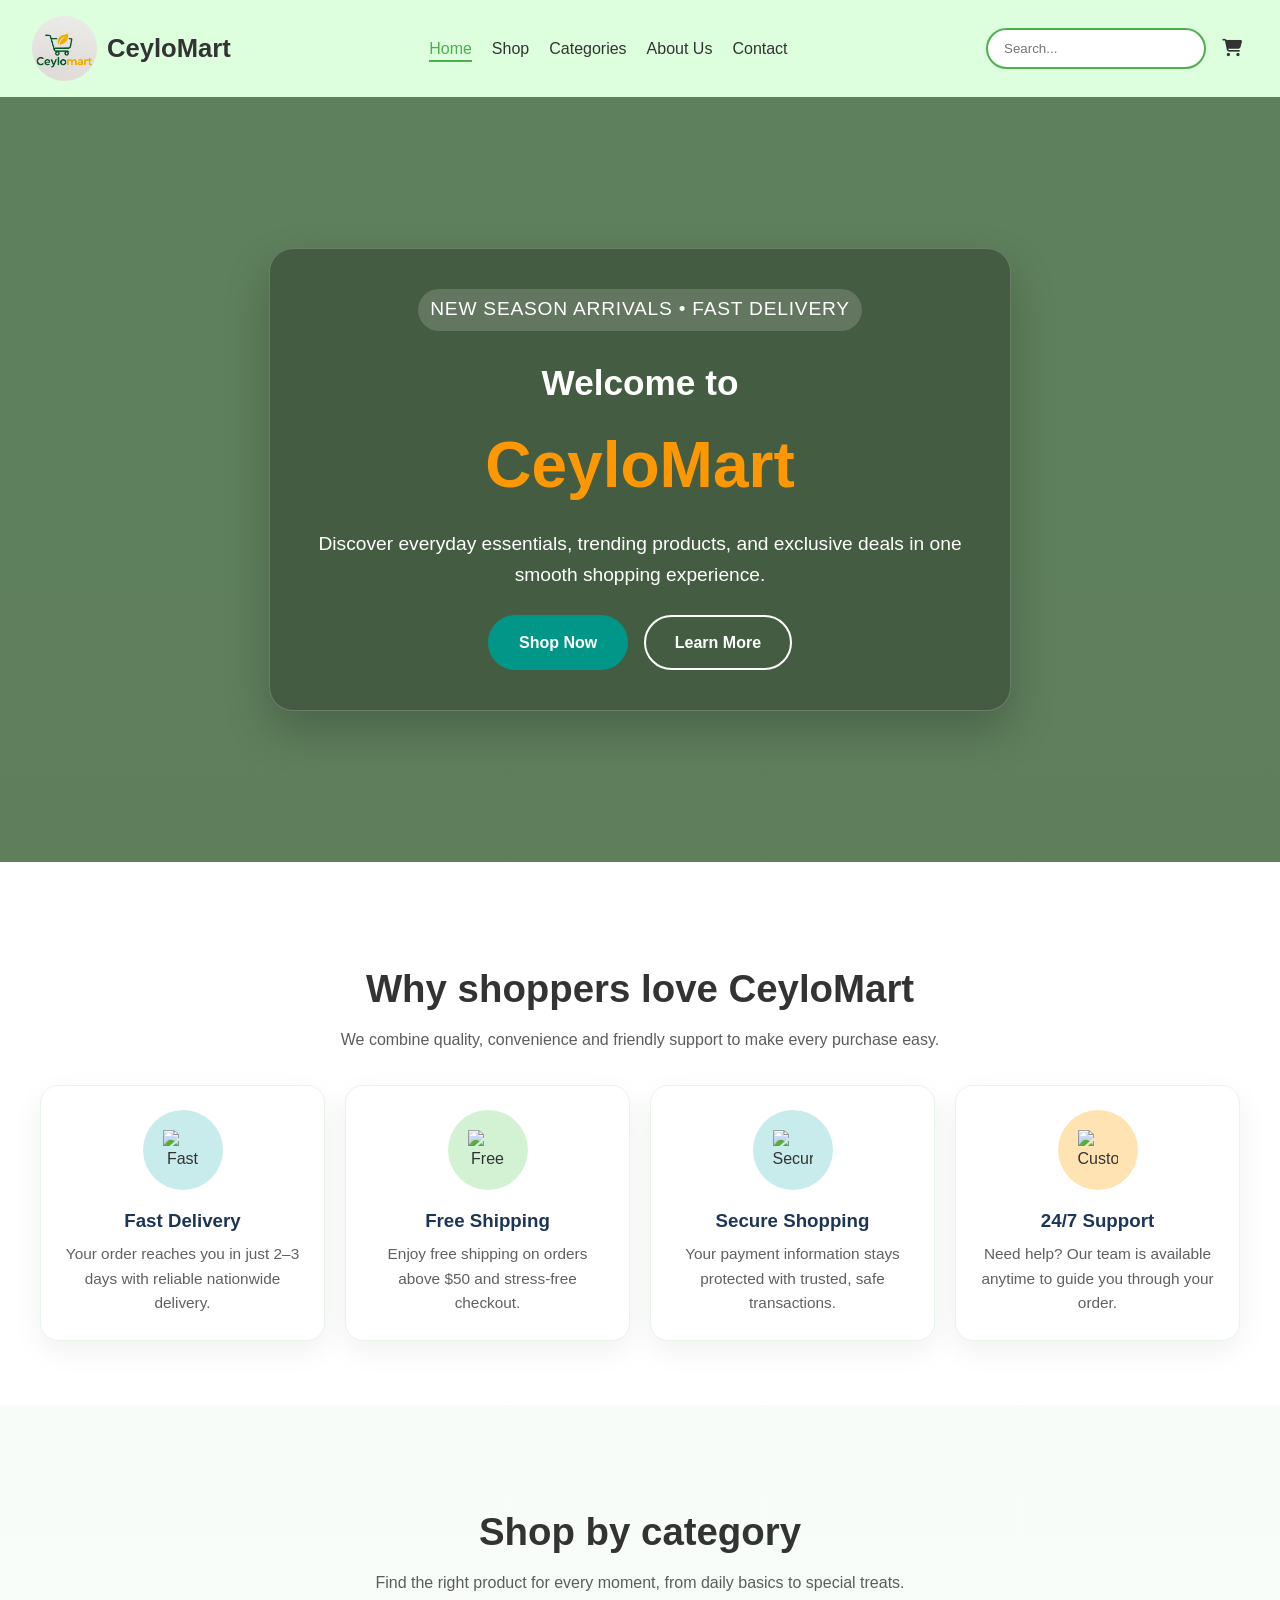
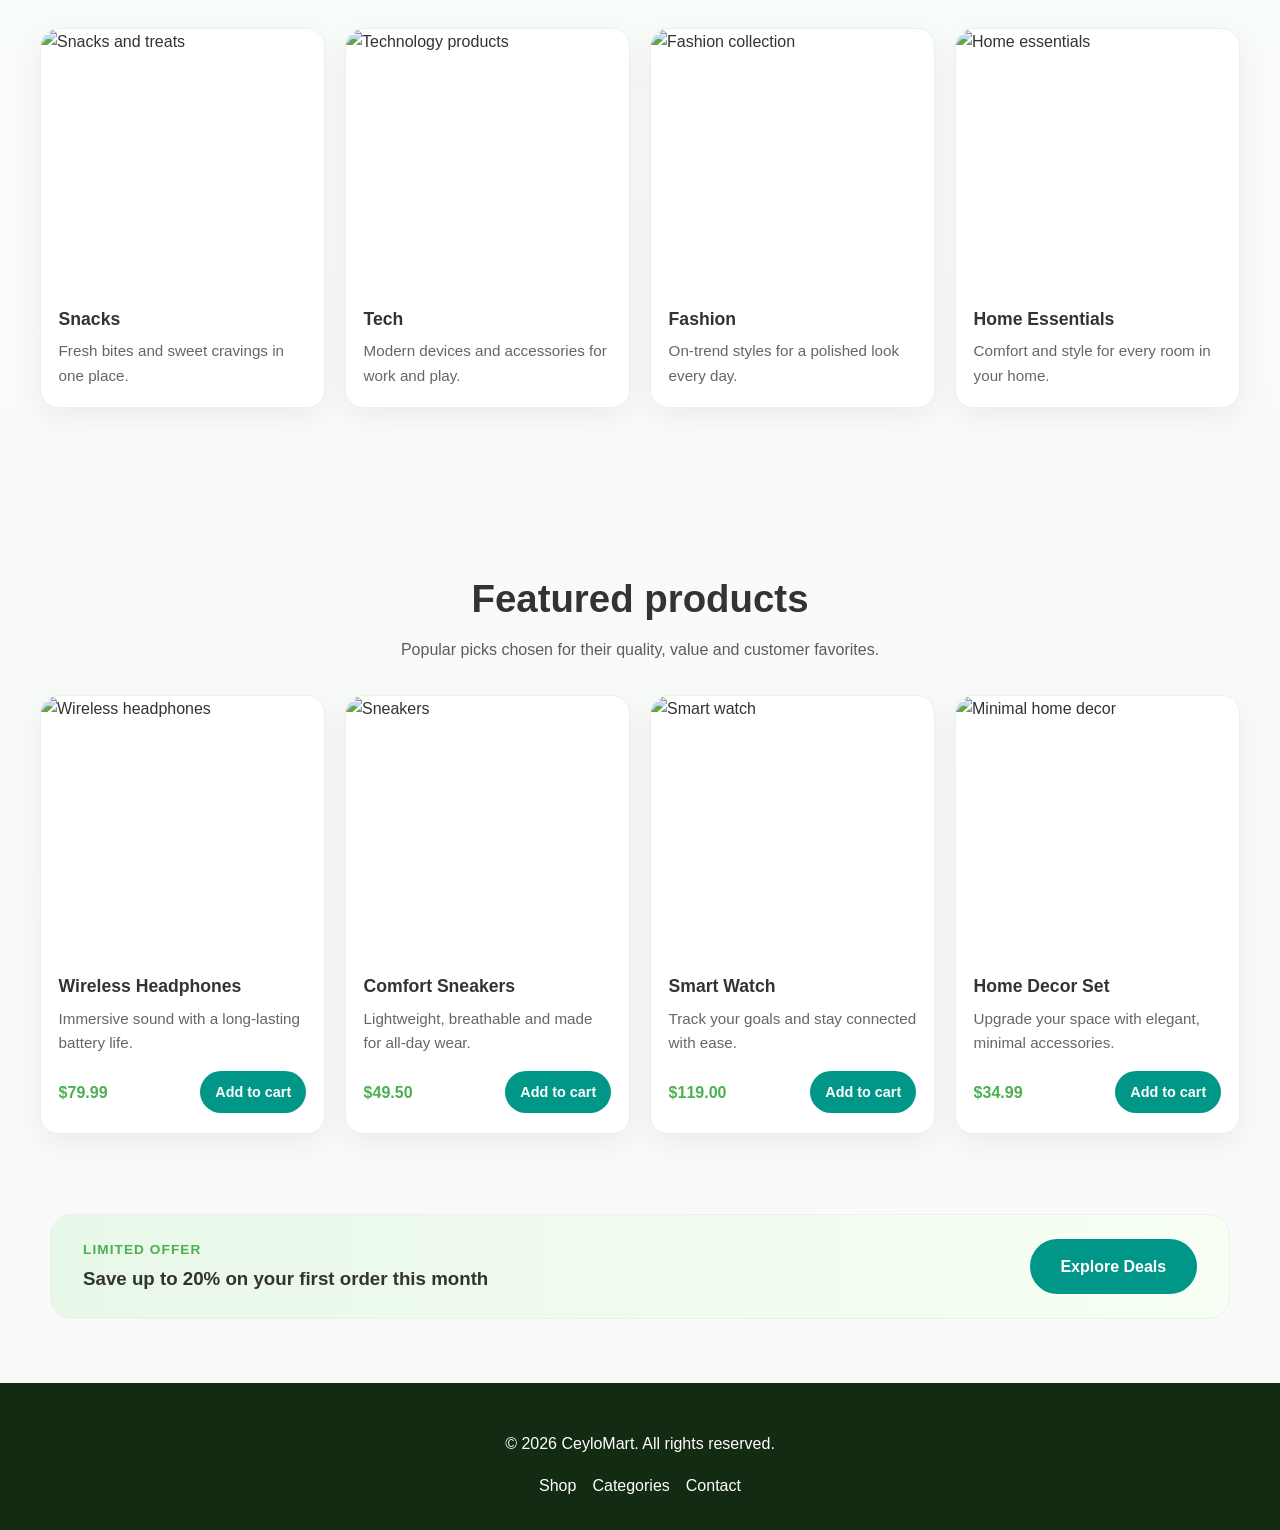
==== commit 63c9acfb: "update" ====
--- a/index.html
+++ b/index.html
@@ -10,8 +10,22 @@
   <link href="https://fonts.googleapis.com/css2?family=Poppins:wght@400;600&family=Roboto:wght@300;400&display=swap" rel="stylesheet">
   <link href="https://cdnjs.cloudflare.com/ajax/libs/font-awesome/6.4.0/css/all.min.css" rel="stylesheet">
   <link href="https://cdn.jsdelivr.net/npm/aos@2.3.4/dist/aos.css" rel="stylesheet" />
+  <style>
+    /* Loader overlay styles (minimal, scoped) */
+    .page-loader{position:fixed;inset:0;display:flex;align-items:center;justify-content:center;flex-direction:column;background:#fff;z-index:9999}
+    .page-loader .logo-sm{width:96px;height:96px;object-fit:contain;margin-bottom:12px}
+    .page-loader .spinner{width:56px;height:56px;border-radius:50%;border:6px solid #eee;border-top-color:#008080;animation:spin 10s linear infinite;margin-bottom:10px}
+    .page-loader .loading-text{font-weight:600;color:#222}
+    @keyframes spin{to{transform:rotate(360deg)}}
+    .page-loader.fade-out{opacity:0;transition:opacity .45s ease}
+  </style>
 </head>
 <body>
+  <div id="page-loader" class="page-loader" aria-hidden="false">
+    <img class="logo-sm" src="Pictures/Ceylomart Logo.png" alt="CeyloMart" />
+    <div class="spinner" aria-hidden="true"></div>
+    <div class="loading-text">Loading CeyloMart…</div>
+  </div>
 <header class="header" data-aos="fade-down">
   <div class="logo">
     <a href="index.html"><img src="Pictures/Ceylomart Logo.png" alt="CeyloMart Logo" /></a>
@@ -204,9 +218,18 @@
   </footer>
 
     <script src="https://unpkg.com/aos@2.3.1/dist/aos.js"></script>
-  <script>
-    AOS.init({ duration: 1200 });
-  </script>
+    <script>
+      // Hide loader when page fully loads (or timeout fallback)
+      window.addEventListener('load', function(){
+        var loader = document.getElementById('page-loader');
+        if(!loader) return;
+        loader.classList.add('fade-out');
+        setTimeout(function(){
+          if(loader && loader.parentNode) loader.parentNode.removeChild(loader);
+        }, 500);
+      });
+      AOS.init({ duration: 1200 });
+    </script>
   <script src="Ceylomart.js"></script>
 </body>
 </html>
--- a/Ceylomart.css
+++ b/Ceylomart.css
@@ -305,14 +305,15 @@
   gap: 1.25rem;
   max-width: 1200px;
   margin: 0 auto;
+  grid-template-columns: repeat(auto-fit, minmax(260px, 1fr));
 }
 
 .features-grid {
-  grid-template-columns: repeat(4, minmax(0, 1fr));
+  grid-template-columns: repeat(auto-fit, minmax(260px, 1fr));
 }
 
 .cards-grid {
-  grid-template-columns: repeat(4, minmax(0, 1fr));
+  grid-template-columns: repeat(auto-fit, minmax(260px, 1fr));
 }
 
 .feature-box,
@@ -377,7 +378,7 @@
 
 .category-card img,
 .product-image {
-  height: 190px;
+  height: 260px;
   object-fit: cover;
   border-radius: 18px 18px 0 0;
 }
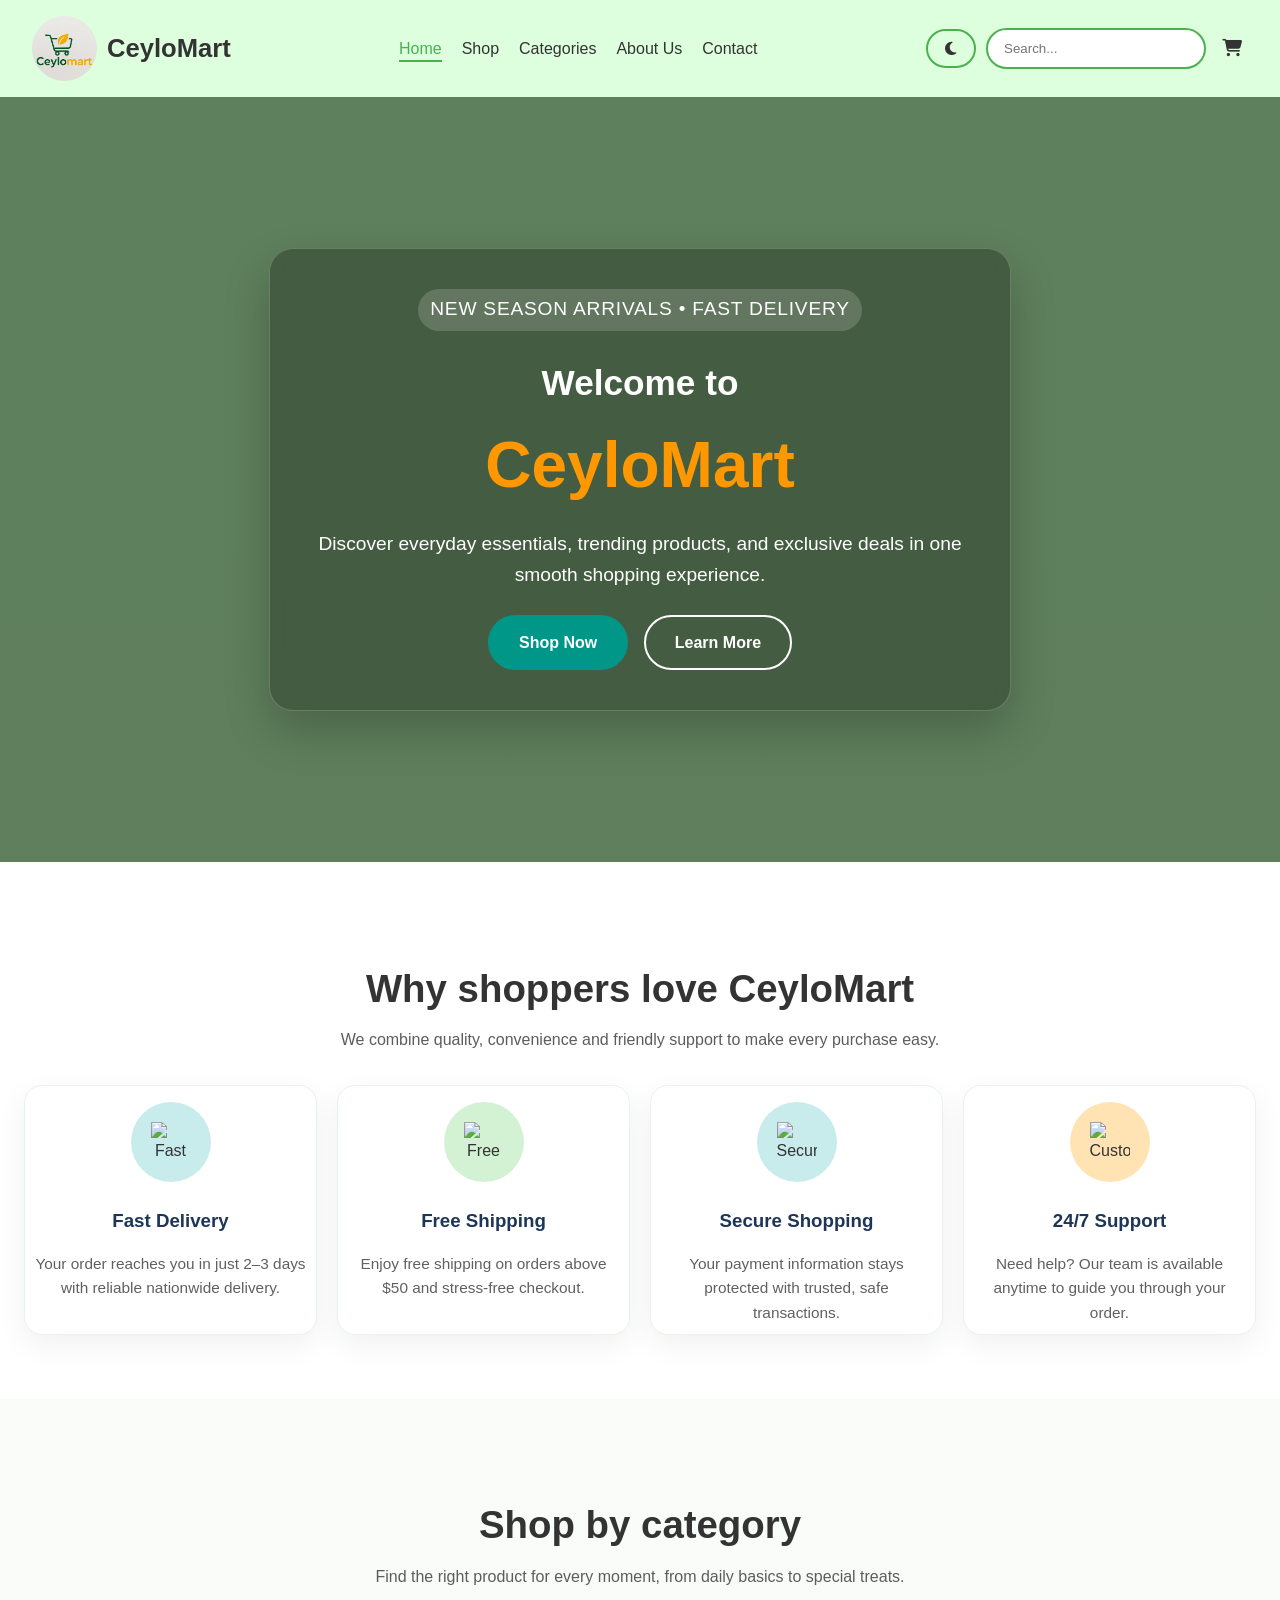
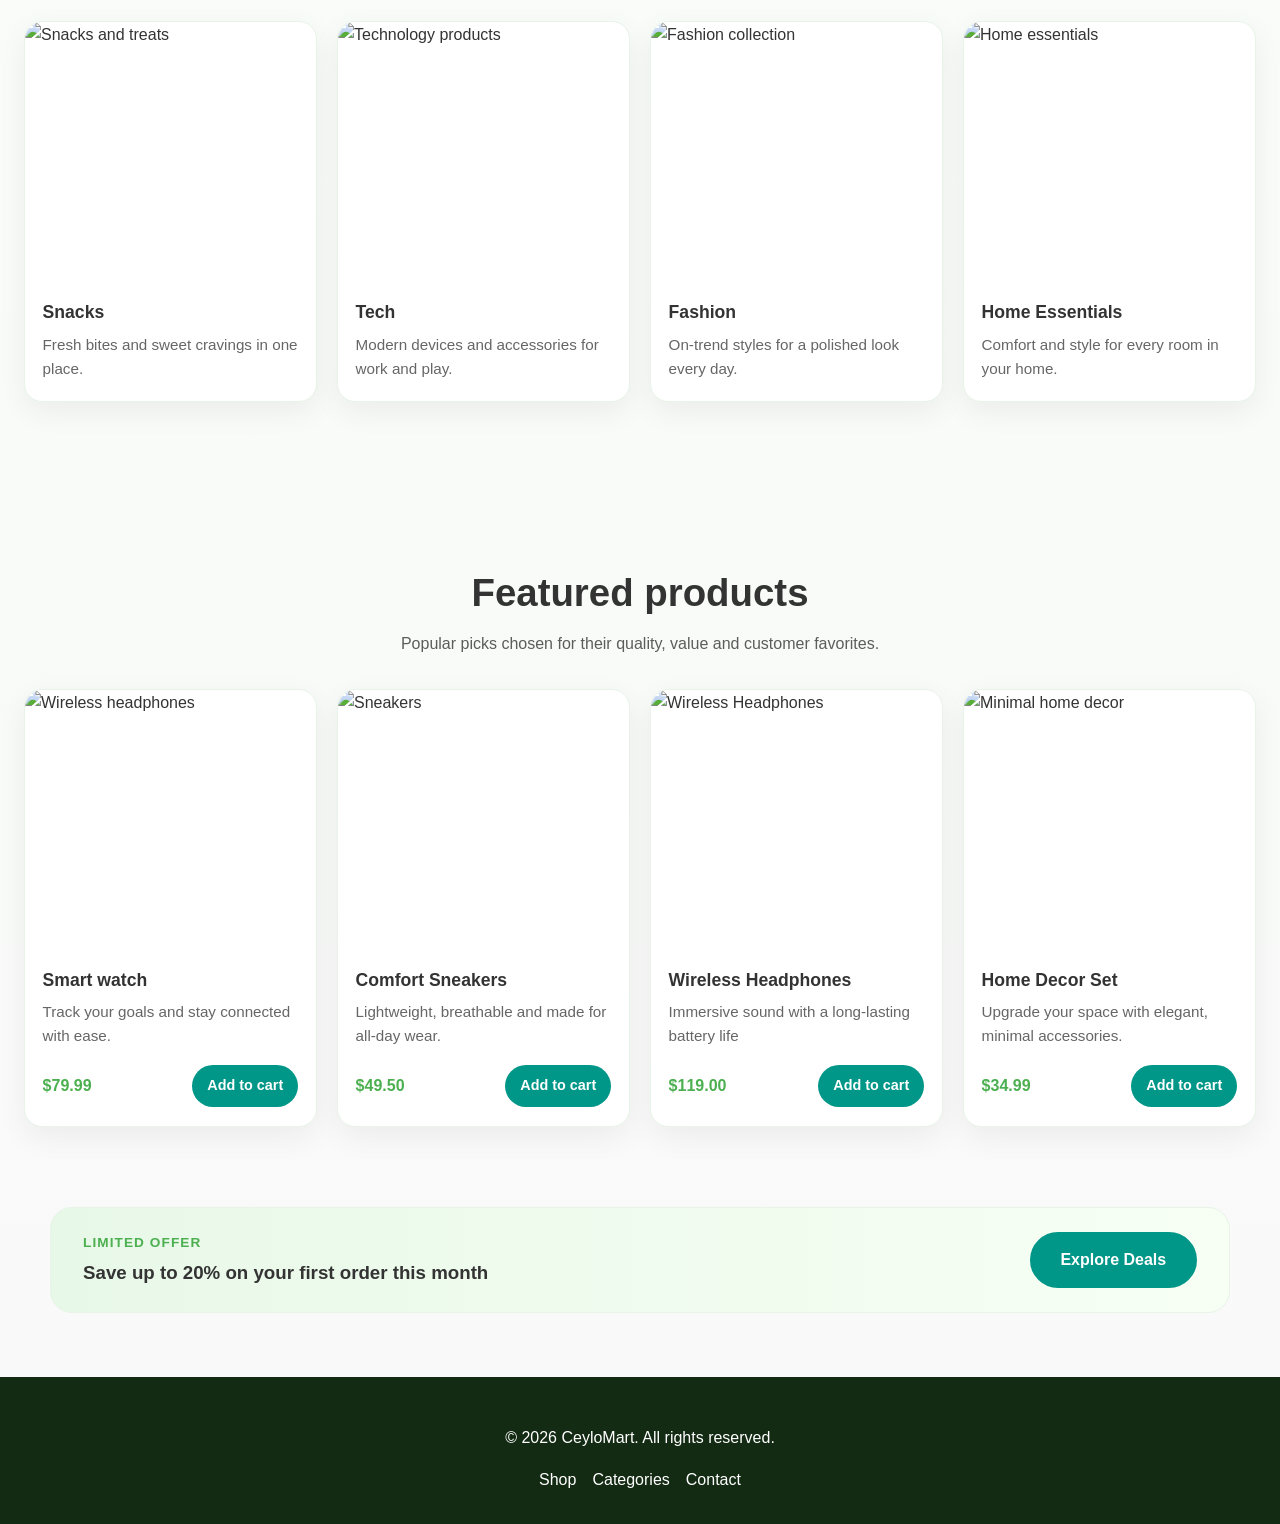
==== commit b3dc11be: "Updated" ====
--- a/index.html
+++ b/index.html
@@ -155,8 +155,8 @@
         <article class="product-card" data-aos="fade-up">
           <img class="product-image" src="https://images.unsplash.com/photo-1523275335684-37898b6baf30?auto=format&fit=crop&w=900&q=80" alt="Wireless headphones" />
           <div class="card-content">
-            <h3>Wireless Headphones</h3>
-            <p>Immersive sound with a long-lasting battery life.</p>
+            <h3>Smart watch</h3>
+            <p>Track your goals and stay connected with ease.</p>
             <div class="product-meta">
               <span class="price">$79.99</span>
               <a href="Shop.html" class="btn-small">Add to cart</a>
@@ -175,10 +175,10 @@
           </div>
         </article>
         <article class="product-card" data-aos="fade-up" data-aos-delay="200">
-          <img class="product-image" src="https://images.unsplash.com/photo-1512436991641-6745cdb1723f?auto=format&fit=crop&w=900&q=80" alt="Smart watch" />
-          <div class="card-content">
-            <h3>Smart Watch</h3>
-            <p>Track your goals and stay connected with ease.</p>
+          <img class="product-image" src="https://dialcom.lk/wp-content/uploads/Tune-780NC-4.webp" alt="Wireless Headphones" />
+          <div class="card-content">
+            <h3>Wireless Headphones</h3>
+            <p>Immersive sound with a long-lasting battery life</p>
             <div class="product-meta">
               <span class="price">$119.00</span>
               <a href="Shop.html" class="btn-small">Add to cart</a>
--- a/Ceylomart.css
+++ b/Ceylomart.css
@@ -7,6 +7,18 @@
   --white: #fff;
   --black: #000000;
   --border: #e7f4e7;
+  --bg: #f8fff8;
+  --bg-soft: #f9f9f9;
+  --surface: #ffffff;
+  --surface-alt: #f3f7f3;
+  --text: var(--darkcharcoal);
+  --muted: #5c5c5c;
+  --header-bg: rgba(219, 255, 220, 0.92);
+  --card-bg: #ffffff;
+  --card-border: #e7f4e7;
+  --shadow: 0 10px 30px rgba(0, 0, 0, 0.06);
+  --shadow-strong: 0 16px 35px rgba(0, 0, 0, 0.1);
+  --hero-panel-bg: rgba(0, 0, 0, 0.28);
 }
 
 * {
@@ -21,10 +33,11 @@
   font-family: 'Poppins', Arial, sans-serif;
   margin: 0;
   padding: 0;
-  background: linear-gradient(180deg, #f8fff8 0%, #f9f9f9 100%);
-  color: var(--darkcharcoal);
+  background: linear-gradient(180deg, var(--bg) 0%, var(--bg-soft) 100%);
+  color: var(--text);
   line-height: 1.6;
 }
+
 
 a {
   color: inherit;
@@ -37,7 +50,7 @@
 }
 
 header {
-  background-color: rgba(219, 255, 220, 0.92);
+  background-color: var(--header-bg);
   padding: 1rem 2rem;
   display: flex;
   flex-wrap: wrap;
@@ -51,7 +64,7 @@
 }
 
 .logo {
-  color: var(--darkcharcoal);
+  color: var(--text);
   display: flex;
   align-items: center;
   gap: 10px;
@@ -78,7 +91,7 @@
 }
 
 .nav a {
-  color: var(--darkcharcoal);
+  color: var(--text);
   padding: 10px 0;
   position: relative;
   transition: color 0.3s ease;
@@ -116,7 +129,8 @@
   border: 2px solid var(--Freshgreen);
   border-radius: 999px;
   min-width: 220px;
-  color: var(--black);
+  color: var(--text);
+  background: var(--surface);
   transition: border-color 0.3s ease, transform 0.3s ease;
 }
 
@@ -129,7 +143,7 @@
 .cart-btn {
   background: none;
   border: none;
-  color: var(--darkcharcoal);
+  color: var(--text);
   font-size: 1.1rem;
   cursor: pointer;
   transition: color 0.3s ease, transform 0.3s ease;
@@ -138,6 +152,44 @@
 .cart-btn:hover {
   transform: scale(1.1);
   color: var(--Freshgreen);
+}
+
+.theme-toggle {
+  background: transparent;
+  border: 2px solid var(--Freshgreen);
+  color: var(--text);
+  padding: 0.65rem 0.95rem;
+  border-radius: 999px;
+  cursor: pointer;
+  display: inline-flex;
+  align-items: center;
+  justify-content: center;
+  gap: 0.5rem;
+  font-size: 0.95rem;
+  transition: transform 0.3s ease, background-color 0.3s ease, color 0.3s ease, border-color 0.3s ease;
+}
+
+.theme-toggle:hover {
+  transform: scale(1.03);
+  background: rgba(76, 175, 80, 0.12);
+}
+
+.theme-toggle i {
+  display: inline-flex;
+  width: 1rem;
+  justify-content: center;
+}
+
+.theme-toggle .visually-hidden {
+  position: absolute;
+  width: 1px;
+  height: 1px;
+  padding: 0;
+  margin: -1px;
+  overflow: hidden;
+  clip: rect(0, 0, 0, 0);
+  white-space: nowrap;
+  border: 0;
 }
 
 .hamburger {
@@ -150,7 +202,7 @@
 .hamburger span {
   width: 25px;
   height: 3px;
-  background: var(--darkcharcoal);
+  background: var(--text);
   border-radius: 2px;
   transition: 0.3s;
 }
@@ -303,7 +355,7 @@
 .cards-grid {
   display: grid;
   gap: 1.25rem;
-  max-width: 1200px;
+  max-width: 1300px;
   margin: 0 auto;
   grid-template-columns: repeat(auto-fit, minmax(260px, 1fr));
 }
@@ -319,30 +371,32 @@
 .feature-box,
 .category-card,
 .product-card {
-  background: #fff;
-  border: 1px solid var(--border);
+  display: flex;
+  flex-direction: column;
+  background: var(--card-bg);
+  border: 1px solid var(--card-border);
   border-radius: 18px;
-  box-shadow: 0 10px 30px rgba(0, 0, 0, 0.06);
+  box-shadow: var(--shadow);
   transition: transform 0.3s ease, box-shadow 0.3s ease;
+  overflow: hidden;
+}
+
+.feature-box {
+  text-align: center;
 }
 
 .feature-box:hover,
 .category-card:hover,
 .product-card:hover {
   transform: translateY(-6px);
-  box-shadow: 0 16px 35px rgba(0, 0, 0, 0.1);
-}
-
-.feature-box {
-  padding: 1.5rem;
-  text-align: center;
+  box-shadow: var(--shadow-strong);
 }
 
 .icon-circle {
   width: 80px;
   height: 80px;
   border-radius: 50%;
-  margin: 0 auto 1rem;
+  margin: 1rem auto 1rem;
   display: flex;
   justify-content: center;
   align-items: center;
@@ -366,12 +420,12 @@
 }
 
 .feature-box h3 {
-  margin: 0 0 0.4rem;
+  margin: 0.5rem 0.5rem 0.5rem;
   color: #1d3557;
 }
 
 .feature-box p {
-  margin: 0;
+  margin: 0.5rem 0.5rem 0.5rem;
   color: #606060;
   font-size: 0.96rem;
 }
@@ -421,6 +475,127 @@
 .btn-small:hover {
   background-color: var(--Freshgreen);
   transform: translateY(-2px);
+}
+
+body.dark-theme {
+  --bg: #08110f;
+  --bg-soft: #0f1916;
+  --surface: #111b18;
+  --surface-alt: #16221d;
+  --text: #e8efe8;
+  --muted: #aab8aa;
+  --header-bg: rgba(18, 28, 22, 0.92);
+  --card-bg: #12231f;
+  --card-border: rgba(255, 255, 255, 0.08);
+  --shadow: 0 10px 30px rgba(0, 0, 0, 0.55);
+  --shadow-strong: 0 18px 45px rgba(0, 0, 0, 0.68);
+  --hero-panel-bg: rgba(0, 0, 0, 0.42);
+}
+
+body.dark-theme {
+  background: linear-gradient(180deg, var(--bg) 0%, var(--bg-soft) 100%);
+  color: var(--text);
+}
+
+body.dark-theme .nav {
+  background: rgba(10, 15, 12, 0.98);
+}
+
+body.dark-theme .nav a {
+  color: var(--text);
+}
+
+body.dark-theme .nav a:hover,
+body.dark-theme .nav a.active {
+  color: var(--Freshgreen);
+}
+
+body.dark-theme .header-right input,
+body.dark-theme .contact-form input,
+body.dark-theme .contact-form textarea {
+  background: #0f1b17;
+  border-color: rgba(255, 255, 255, 0.12);
+  color: var(--text);
+}
+
+body.dark-theme .header-right input::placeholder,
+body.dark-theme .contact-form input::placeholder,
+body.dark-theme .contact-form textarea::placeholder {
+  color: rgba(234, 242, 238, 0.65);
+}
+
+body.dark-theme .feature-box,
+body.dark-theme .category-card,
+body.dark-theme .product-card,
+body.dark-theme .category-list-card,
+body.dark-theme .about-card,
+body.dark-theme .leader-card,
+body.dark-theme .contact-card,
+body.dark-theme .promo-banner {
+  background: var(--card-bg);
+  border-color: var(--card-border);
+  box-shadow: var(--shadow);
+}
+
+body.dark-theme .about-hero,
+body.dark-theme .contact-hero {
+  background: linear-gradient(135deg, rgba(10, 20, 18, 0.98) 0%, rgba(20, 60, 42, 0.9) 50%, rgba(38, 123, 75, 0.85) 100%);
+  border-color: rgba(255, 255, 255, 0.08);
+  box-shadow: 0 18px 40px rgba(0, 0, 0, 0.45);
+}
+
+body.dark-theme .features,
+body.dark-theme .categories,
+body.dark-theme .featured,
+body.dark-theme main.shop-page,
+body.dark-theme main.categories-page,
+body.dark-theme main.about-page,
+body.dark-theme main.contact-page {
+  background: transparent;
+}
+
+body.dark-theme .section-heading p,
+body.dark-theme .feature-box p,
+body.dark-theme .card-content p,
+body.dark-theme .category-list-card ul,
+body.dark-theme .about-hero p,
+body.dark-theme .contact-hero p,
+body.dark-theme .contact-card ul,
+body.dark-theme .leader-card ul,
+body.dark-theme .category-card .card-content p,
+body.dark-theme .product-card .card-content p {
+  color: var(--muted);
+}
+
+body.dark-theme .feature-box h3,
+body.dark-theme .card-content h3,
+body.dark-theme .category-list-card h3,
+body.dark-theme .about-card h3,
+body.dark-theme .leader-card h3,
+body.dark-theme .contact-card h3,
+body.dark-theme .category-hero-card h3 {
+  color: var(--Freshgreen);
+}
+
+body.dark-theme .hero-content {
+  background: rgba(0, 0, 0, 0.42);
+}
+
+body.dark-theme .promo-banner {
+  background: linear-gradient(90deg, rgba(20, 40, 30, 0.84) 0%, rgba(15, 25, 18, 0.92) 100%);
+}
+
+body.dark-theme footer {
+  background: #07100d;
+  color: #c8d1c5;
+}
+
+body.dark-theme .footer-links a:hover {
+  color: var(--warmorange);
+}
+
+body.dark-theme .theme-toggle {
+  border-color: rgba(76, 175, 76, 0.55);
 }
 
 .promo-banner {
@@ -572,7 +747,7 @@
   margin: 0 auto 2rem;
   padding: 3rem 2rem;
   border-radius: 24px;
-  background: linear-gradient(135deg, #e7f7e8 0%, #fffdf5 100%);
+  background: linear-gradient(135deg, #c9fccc 0%, #fef7cb 100%);
   border: 1px solid var(--border);
 }
 
@@ -639,7 +814,7 @@
   margin: 0 auto 2rem;
   padding: 3rem 2rem;
   border-radius: 24px;
-  background: linear-gradient(135deg, #f4fbf4 0%, #fbf7ec 100%);
+  background: linear-gradient(135deg, #c9fccc 0%, #fef7cb 100%);
   border: 1px solid var(--border);
 }
 
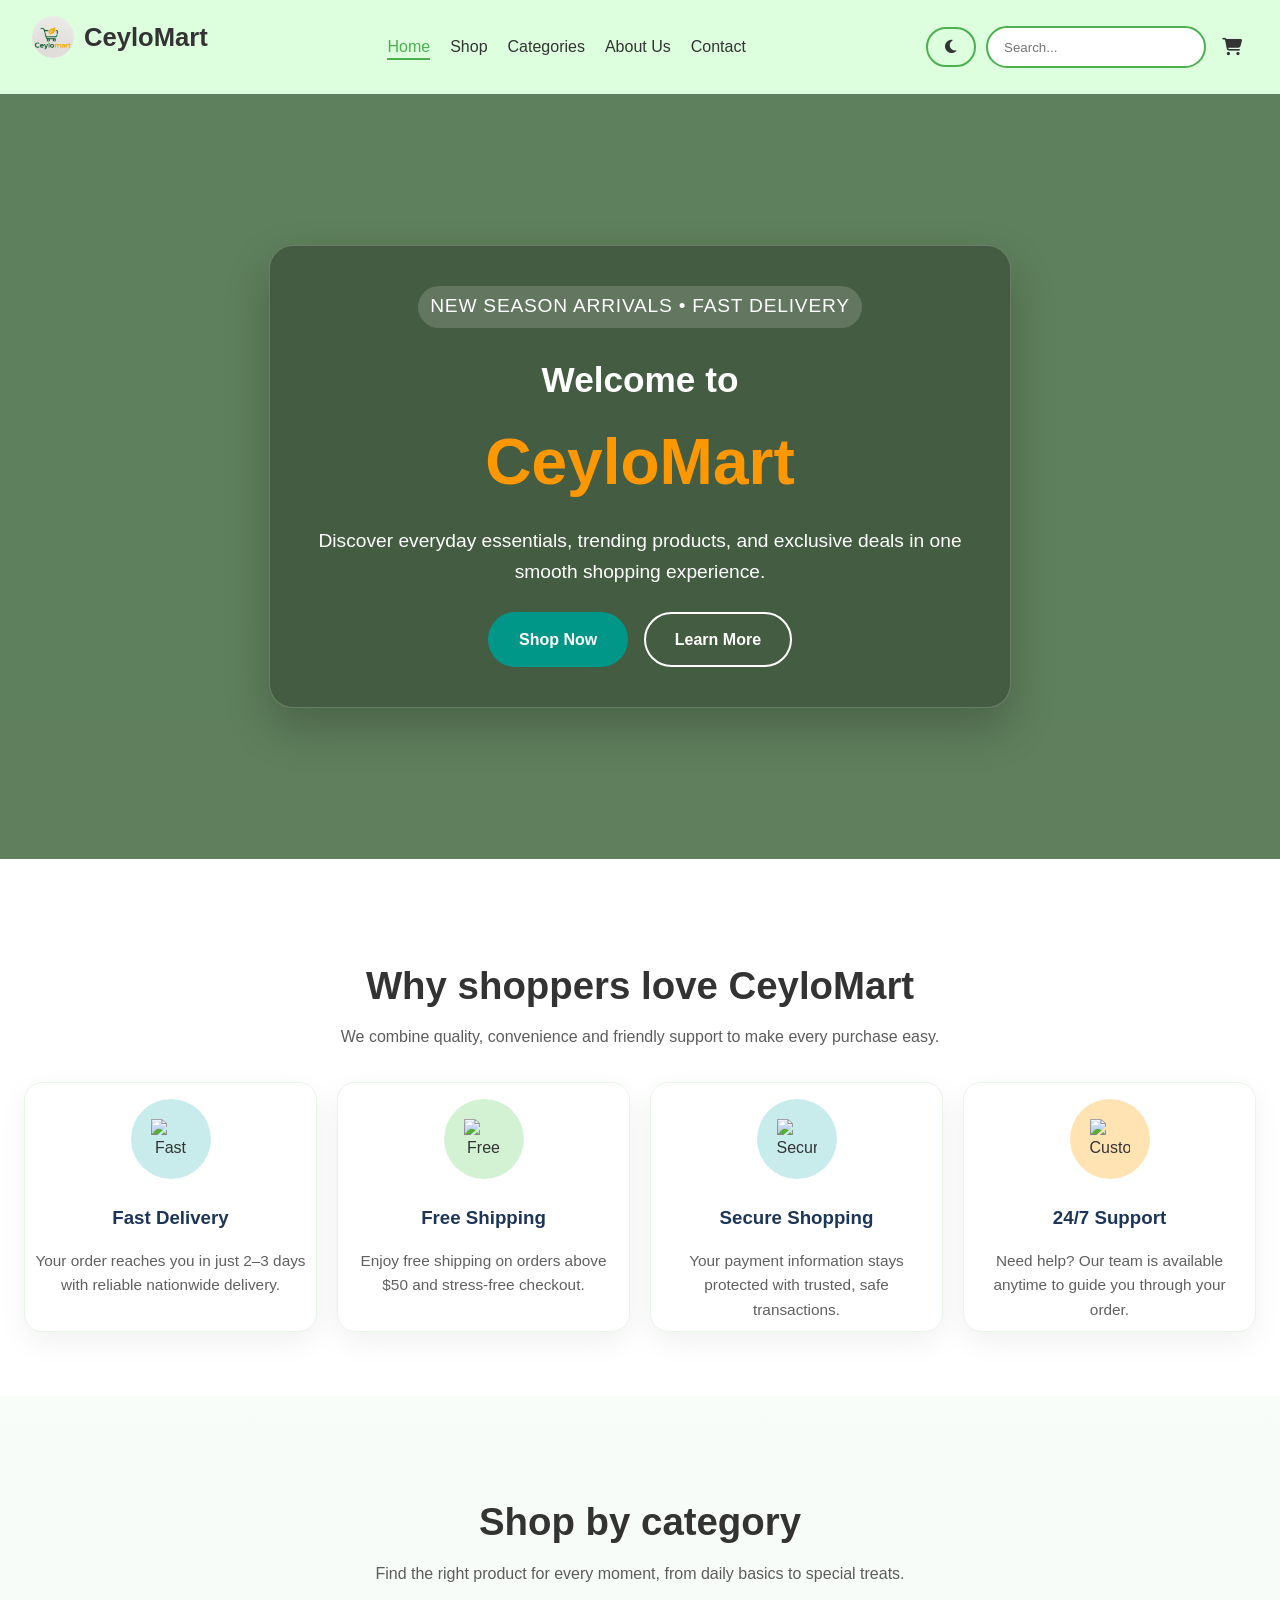
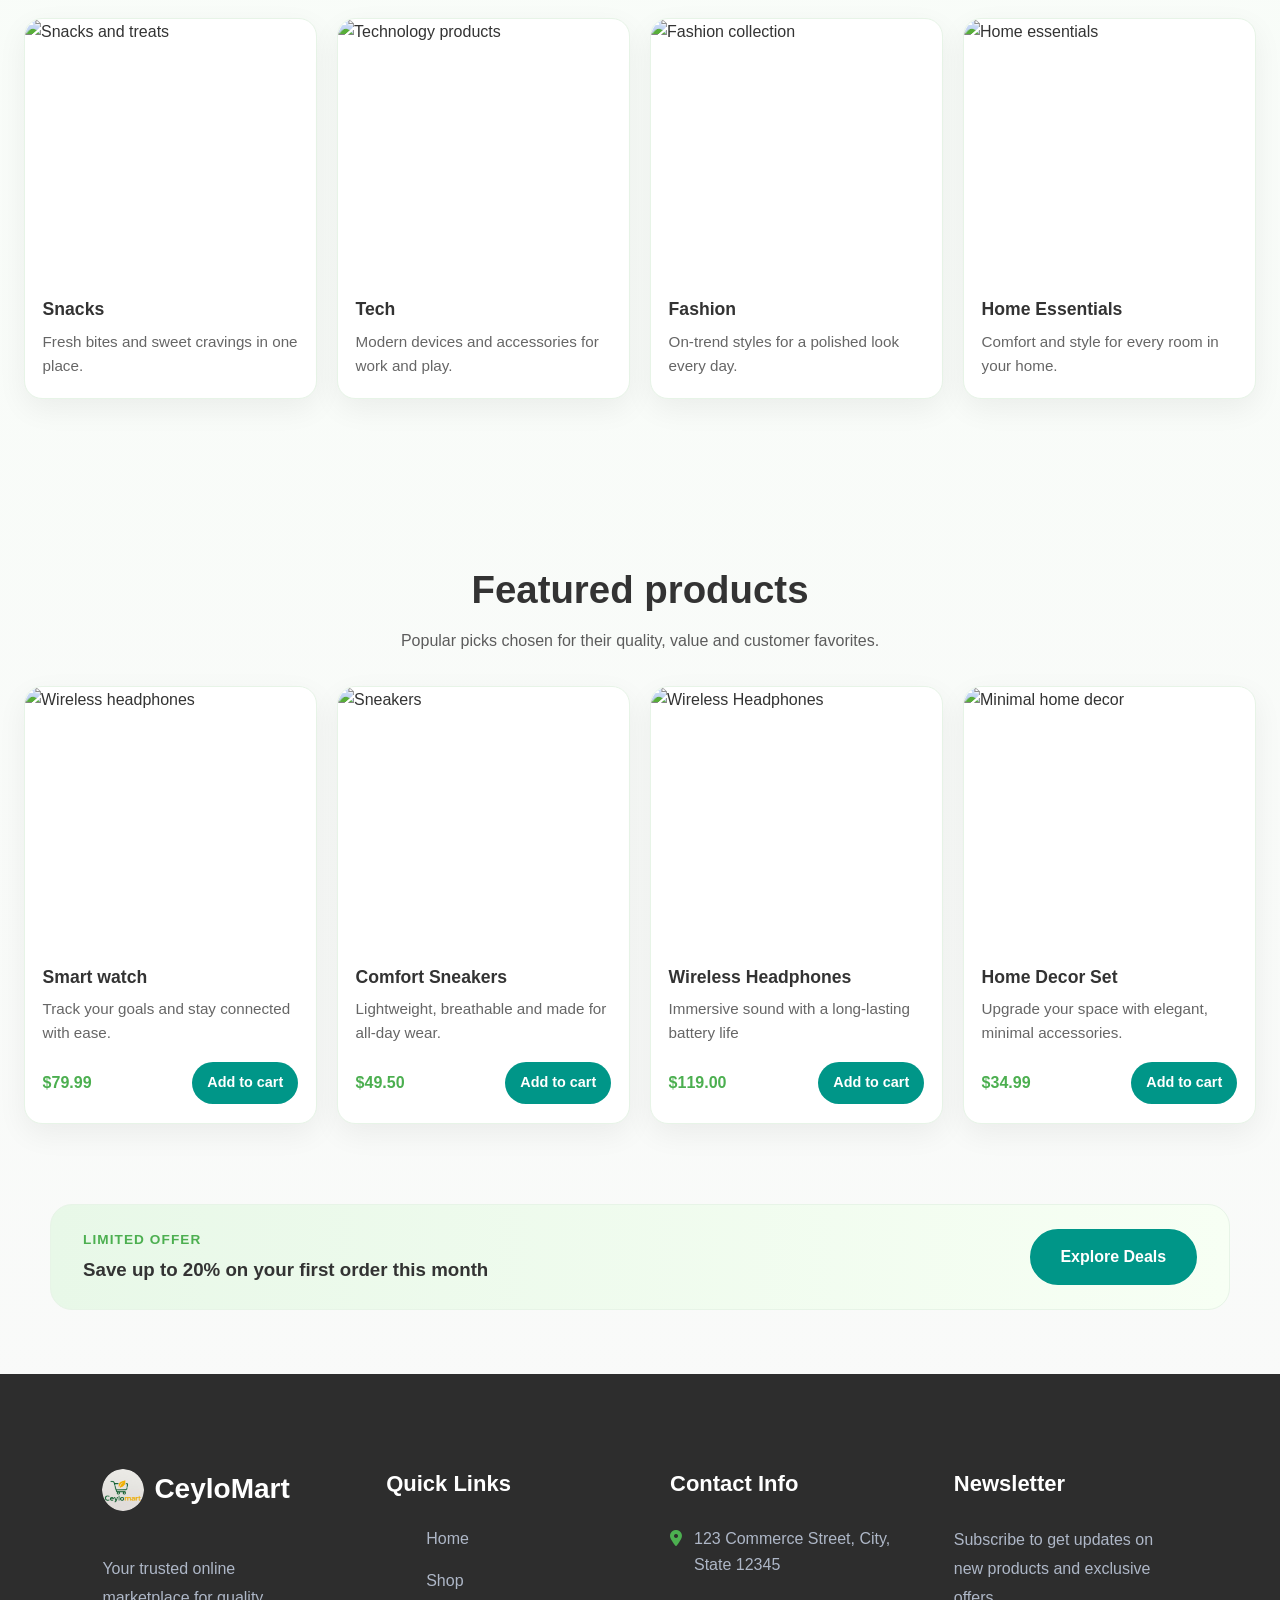
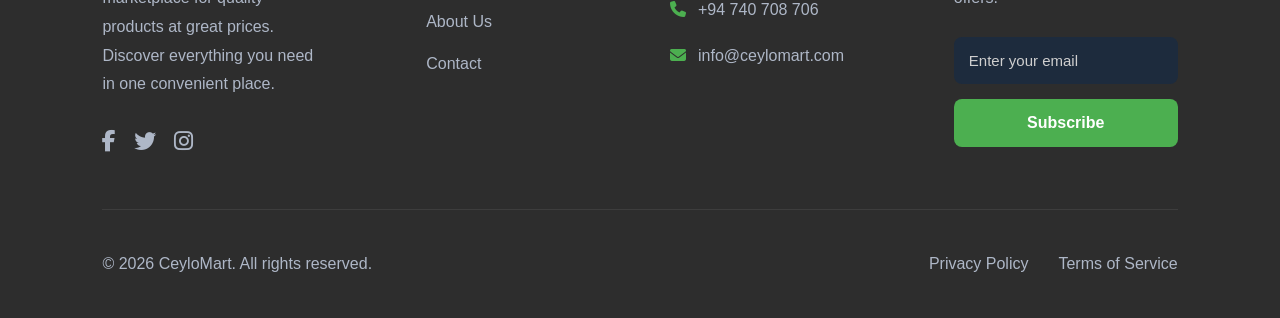
==== commit 1e3dcbc3: "Updated" ====
--- a/index.html
+++ b/index.html
@@ -208,14 +208,92 @@
     </section>
   </main>
 
-  <footer>
-    <p>&copy; 2026 CeyloMart. All rights reserved.</p>
-    <div class="footer-links">
-      <a href="Shop.html">Shop</a>
-      <a href="Categories.html">Categories</a>
-      <a href="Contact.html">Contact</a>
+<!-- Font Awesome -->
+<link rel="stylesheet"
+href="https://cdnjs.cloudflare.com/ajax/libs/font-awesome/6.6.0/css/all.min.css">
+
+<footer class="footer">
+    <div class="footer-container">
+
+        <!-- Company -->
+        <div class="footer-box">
+            <div class="logo">
+                <img src="Pictures/Ceylomart Logo.png" alt="Logo">
+                <h2>CeyloMart</h2>
+            </div>
+
+            <p>
+                Your trusted online marketplace for quality
+                products at great prices. Discover everything
+                you need in one convenient place.
+            </p>
+
+            <div class="social-links">
+                <a href="#"><i class="fab fa-facebook-f"></i></a>
+                <a href="#"><i class="fab fa-twitter"></i></a>
+                <a href="#"><i class="fab fa-instagram"></i></a>
+            </div>
+        </div>
+
+        <!-- Quick Links -->
+        <div class="footer-box">
+            <h3>Quick Links</h3>
+
+            <ul>
+                <li><a href="index.html">Home</a></li>
+                <li><a href="Shop.html">Shop</a></li>
+                <li><a href="About Us.html">About Us</a></li>
+                <li><a href="Contact.html">Contact</a></li>
+            </ul>
+        </div>
+
+        <!-- Contact -->
+        <div class="footer-box">
+            <h3>Contact Info</h3>
+
+            <div class="contact-item">
+                <i class="fas fa-map-marker-alt"></i>
+                <span>123 Commerce Street, City, State 12345</span>
+            </div>
+
+            <div class="contact-item">
+                <i class="fas fa-phone"></i>
+                <span>+94 740 708 706</span>
+            </div>
+
+            <div class="contact-item">
+                <i class="fas fa-envelope"></i>
+                <span>info@ceylomart.com</span>
+            </div>
+        </div>
+
+        <!-- Newsletter -->
+        <div class="footer-box">
+            <h3>Newsletter</h3>
+
+            <p>
+                Subscribe to get updates on new products
+                and exclusive offers.
+            </p>
+
+            <form class="newsletter">
+                <input type="email" placeholder="Enter your email">
+                <button>Subscribe</button>
+            </form>
+        </div>
+
     </div>
-  </footer>
+
+    <div class="footer-bottom">
+        <p>© 2026 CeyloMart. All rights reserved.</p>
+
+        <div class="footer-links">
+            <a href="#">Privacy Policy</a>
+            <a href="#">Terms of Service</a>
+        </div>
+    </div>
+
+</footer>
 
     <script src="https://unpkg.com/aos@2.3.1/dist/aos.js"></script>
     <script>
--- a/Ceylomart.css
+++ b/Ceylomart.css
@@ -25,6 +25,10 @@
   box-sizing: border-box;
 }
 
+[hidden] {
+  display: none !important;
+}
+
 html {
   scroll-behavior: smooth;
 }
@@ -368,6 +372,65 @@
   grid-template-columns: repeat(auto-fit, minmax(260px, 1fr));
 }
 
+.filter-bar {
+  display: flex;
+  flex-wrap: wrap;
+  gap: 0.75rem;
+  justify-content: center;
+  margin: 1.5rem auto 2.5rem;
+  max-width: 1200px;
+}
+
+.filter-btn,
+.filter-pill {
+  border: 1px solid var(--Freshgreen);
+  background: var(--surface);
+  color: var(--text);
+  padding: 0.8rem 1rem;
+  border-radius: 999px;
+  cursor: pointer;
+  font-weight: 600;
+  transition: transform 0.25s ease, background-color 0.3s ease, color 0.3s ease, border-color 0.3s ease;
+}
+
+.filter-btn:hover,
+.filter-btn.active,
+.filter-pill:hover,
+.filter-pill.active {
+  background: var(--Freshgreen);
+  color: var(--white);
+  border-color: var(--Freshgreen);
+}
+
+.status-pill {
+  display: inline-flex;
+  align-items: center;
+  justify-content: center;
+  padding: 0.35rem 0.8rem;
+  border-radius: 999px;
+  font-size: 0.82rem;
+  font-weight: 700;
+  margin-bottom: 0.85rem;
+  color: var(--Freshgreen);
+  background: rgba(76, 175, 80, 0.12);
+}
+
+.status-pill.out-of-stock {
+  color: #d32f2f;
+  background: rgba(211, 47, 47, 0.12);
+}
+
+.no-results {
+  text-align: center;
+  color: var(--muted);
+  font-size: 1rem;
+  margin-top: 1.5rem;
+}
+
+.product-grid {
+  margin-top: 0;
+}
+
 .feature-box,
 .category-card,
 .product-card {
@@ -631,32 +694,6 @@
   padding: 2.5rem 1.5rem 4rem;
 }
 
-.filter-bar {
-  display: flex;
-  justify-content: center;
-  flex-wrap: wrap;
-  gap: 0.75rem;
-  margin: 1rem auto 2rem;
-  max-width: 760px;
-}
-
-.filter-pill {
-  border: 1px solid var(--border);
-  background: #fff;
-  color: var(--darkcharcoal);
-  padding: 0.6rem 1rem;
-  border-radius: 999px;
-  cursor: pointer;
-  transition: all 0.3s ease;
-}
-
-.filter-pill.active,
-.filter-pill:hover {
-  background: var(--Freshgreen);
-  color: var(--white);
-  border-color: var(--Freshgreen);
-}
-
 .categories-grid {
   display: grid;
   grid-template-columns: repeat(2, minmax(0, 1fr));
@@ -891,157 +928,203 @@
   outline: none;
   border-color: var(--Freshgreen);
 }
-
-footer {
-  padding: 2rem 1.5rem;
-  background: #132a13;
-  color: var(--white);
-  text-align: center;
-}
-
-@media (max-width: 768px) {
-  .contact-grid {
-    grid-template-columns: 1fr;
-  }
-}
-
-@media (max-width: 768px) {
-  .about-grid,
-  .leader-section {
-    grid-template-columns: 1fr;
-  }
-}
-
-@media (max-width: 768px) {
-  .categories-grid,
-  .category-list-section {
-    grid-template-columns: 1fr;
-  }
-}
-
-.footer-links {
-  display: flex;
-  justify-content: center;
-  gap: 1rem;
-  flex-wrap: wrap;
-  margin-top: 0.75rem;
-}
-
-.footer-links a:hover {
-  color: var(--warmorange);
-}
-
-@media (max-width: 1024px) {
-  .features-grid,
-  .cards-grid {
-    grid-template-columns: repeat(2, minmax(0, 1fr));
-  }
-}
-
-@media (max-width: 768px) {
-  header {
-    padding: 1rem 1rem;
-  }
-
-  .hamburger {
-    display: flex;
-  }
-
-  .nav {
-    position: absolute;
-    top: 76px;
-    left: 0;
-    width: 100%;
-    background: rgba(255, 255, 255, 0.97);
-    overflow: hidden;
-    max-height: 0;
-    opacity: 0;
-    transition: max-height 0.4s ease, opacity 0.4s ease;
-    z-index: 100;
-  }
-
-  .nav.nav-active {
-    max-height: 500px;
-    opacity: 1;
-  }
-
-  .nav ul {
-    flex-direction: column;
-    align-items: center;
-    padding: 1rem 0;
-  }
-
-  .nav ul li {
-    width: 100%;
-    text-align: center;
-  }
-
-  .nav a {
-    display: block;
-    padding: 0.7rem 0;
-  }
-
-  .header-right {
-    width: 100%;
-    margin-top: 0.75rem;
-    justify-content: space-between;
-  }
-
-  .header-right input {
-    min-width: 0;
-    flex: 1;
-  }
-
-  .hero {
-    min-height: 74vh;
-    padding: 4rem 1rem;
-  }
-
-  .hero-content {
-    padding: 1.75rem 1.25rem;
-  }
-
-  .hero-buttons {
-    flex-direction: column;
-    align-items: stretch;
-  }
-
-  .features-grid,
-  .cards-grid {
-    grid-template-columns: 1fr;
-  }
-
-  .promo-banner {
-    flex-direction: column;
-    text-align: center;
-  }
-}
-
-@media (max-width: 480px) {
-  .logo {
-    font-size: 1.3rem;
-  }
-
-  .logo img {
-    width: 55px;
-  }
-
-  .hero h1 {
-    font-size: 2.5rem;
-  }
-
-  .hero p {
-    font-size: 0.98rem;
-  }
-
-  .feature-box,
-  .category-card,
-  .product-card {
-    border-radius: 14px;
-  }
-
-  .category-card img,
-  .product-image {
-    height: 160px;
-  }
+/* =========================
+        FOOTER
+========================= */
+
+.footer{
+    background:#2d2d2d;
+    color:#d6d6d6;
+    padding:70px 8% 25px;
+}
+
+.footer-container{
+    display:grid;
+    grid-template-columns:repeat(auto-fit,minmax(220px,1fr));
+    gap:60px;
+}
+
+/* Logo */
+
+.logo{
+    display:flex;
+    align-items:center;
+    gap:10px;
+    margin-bottom:20px;
+}
+
+.logo img{
+    width:42px;
+    height:42px;
+    border-radius:50%;
+}
+
+.logo h2{
+    color:#fff;
+    font-size:28px;
+}
+
+.footer-box p{
+    color:#aeb7c7;
+    line-height:1.8;
+    margin-bottom:25px;
+}
+
+/* Headings */
+
+.footer-box h3{
+    color:#fff;
+    margin-bottom:25px;
+    font-size:22px;
+}
+
+/* Links */
+
+.footer-box ul{
+    list-style:none;
+}
+
+.footer-box ul li{
+    margin-bottom:16px;
+}
+
+.footer-box ul li a{
+    color:#aeb7c7;
+    text-decoration:none;
+    transition:.3s;
+}
+
+.footer-box ul li a:hover{
+    color:#4CAF50;
+    padding-left:6px;
+}
+
+/* Social */
+
+.social-links{
+    display:flex;
+    gap:18px;
+}
+
+.social-links a{
+    color:#aeb7c7;
+    font-size:22px;
+    transition:.3s;
+}
+
+.social-links a:hover{
+    color:#4CAF50;
+    transform:translateY(-3px);
+}
+
+/* Contact */
+
+.contact-item{
+    display:flex;
+    align-items:flex-start;
+    gap:12px;
+    margin-bottom:20px;
+}
+
+.contact-item i{
+    color:#4CAF50;
+    margin-top:4px;
+}
+
+.contact-item span{
+    color:#aeb7c7;
+}
+
+/* Newsletter */
+
+.newsletter{
+    display:flex;
+    flex-direction:column;
+    gap:15px;
+}
+
+.newsletter input{
+    padding:15px;
+    border:none;
+    outline:none;
+    border-radius:8px;
+    background:#1d2b3d;
+    color:#fff;
+    font-size:15px;
+}
+
+.newsletter input::placeholder{
+    color:#cfcfcf;
+}
+
+.newsletter button{
+    padding:15px;
+    border:none;
+    border-radius:8px;
+    background:#4CAF50;
+    color:#fff;
+    font-size:16px;
+    font-weight:600;
+    cursor:pointer;
+    transition:.3s;
+}
+
+.newsletter button:hover{
+    background:#43a047;
+    transform:translateY(-2px);
+}
+
+/* Bottom */
+
+.footer-bottom{
+    margin-top:50px;
+    padding-top:25px;
+    border-top:1px solid rgba(255,255,255,.08);
+
+    display:flex;
+    justify-content:space-between;
+    align-items:center;
+    flex-wrap:wrap;
+    gap:15px;
+}
+
+.footer-bottom p{
+    color:#aeb7c7;
+}
+
+.footer-links{
+    display:flex;
+    gap:30px;
+}
+
+.footer-links a{
+    color:#aeb7c7;
+    text-decoration:none;
+    transition:.3s;
+}
+
+.footer-links a:hover{
+    color:#4CAF50;
+}
+
+/* Responsive */
+
+@media(max-width:768px){
+
+.footer{
+    padding:60px 6% 20px;
+}
+
+.footer-container{
+    gap:40px;
+}
+
+.footer-bottom{
+    flex-direction:column;
+    text-align:center;
+}
+
+.footer-links{
+    justify-content:center;
+}
 }
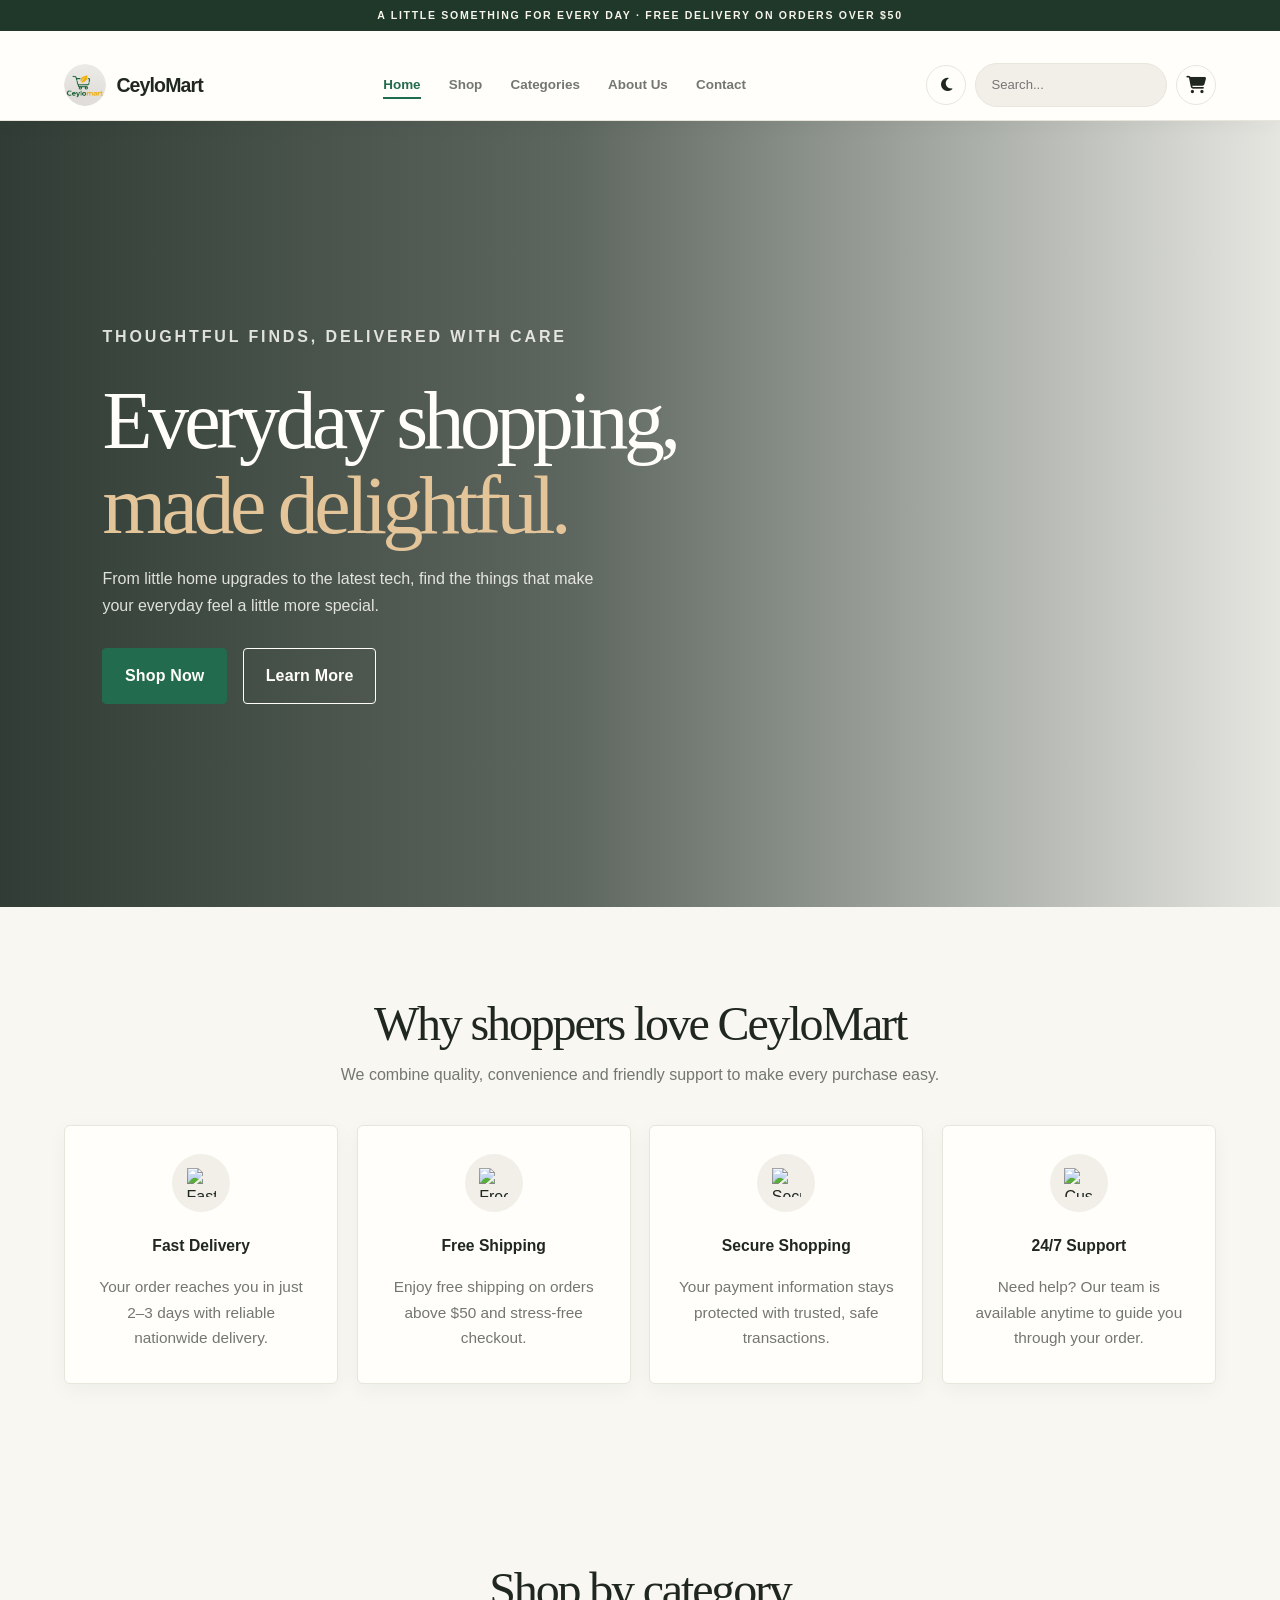
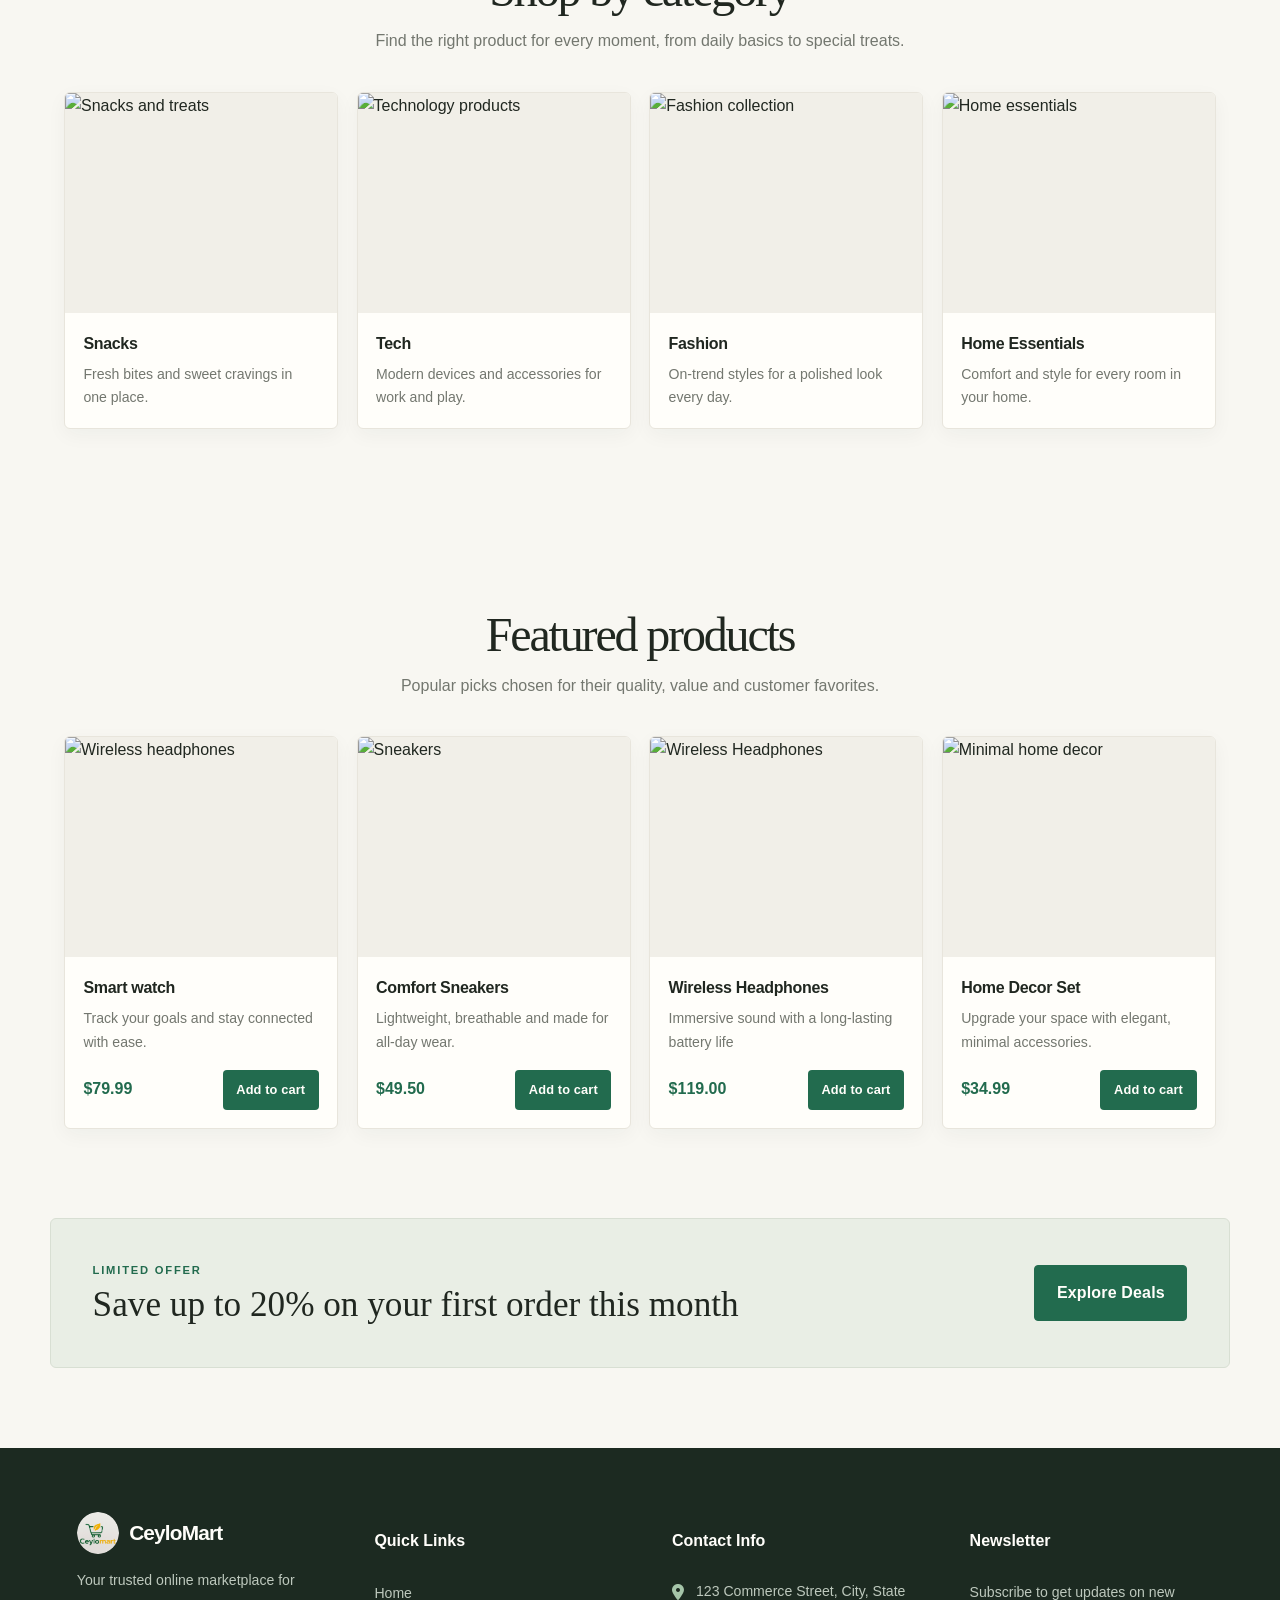
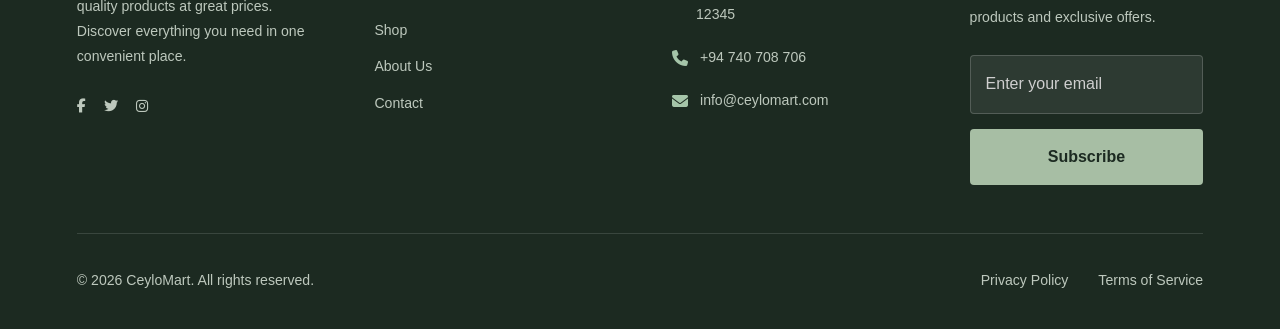
==== commit a8baefd3: "Updated" ====
--- a/index.html
+++ b/index.html
@@ -61,10 +61,10 @@
   <main>
     <section id="home" class="hero">
       <div class="hero-content" data-aos="fade-up">
-        <p class="hero-tag">New season arrivals • Fast delivery</p>
-        <h2>Welcome to</h2>
-        <h1>CeyloMart</h1>
-        <p>Discover everyday essentials, trending products, and exclusive deals in one smooth shopping experience.</p>
+        <p class="hero-tag">Thoughtful finds, delivered with care</p>
+        <h2>Everyday shopping,</h2>
+        <h1>made delightful.</h1>
+        <p>From little home upgrades to the latest tech, find the things that make your everyday feel a little more special.</p>
         <div class="hero-buttons">
           <a href="Shop.html" class="btn">Shop Now</a>
           <a href="About Us.html" class="btn2">Learn More</a>
--- a/Ceylomart.css
+++ b/Ceylomart.css
@@ -34,12 +34,25 @@
 }
 
 body {
+  display: flex;
+  min-height: 100vh;
+  min-height: 100svh;
+  flex-direction: column;
   font-family: 'Poppins', Arial, sans-serif;
   margin: 0;
   padding: 0;
   background: linear-gradient(180deg, var(--bg) 0%, var(--bg-soft) 100%);
   color: var(--text);
   line-height: 1.6;
+}
+
+body > main {
+  flex: 1 0 auto;
+}
+
+body > footer {
+  flex-shrink: 0;
+  margin-top: auto;
 }
 
 
@@ -199,8 +212,10 @@
 .hamburger {
   display: none;
   flex-direction: column;
+  justify-content: center;
   cursor: pointer;
   gap: 5px;
+  padding: 0.25rem;
 }
 
 .hamburger span {
@@ -587,6 +602,54 @@
   color: rgba(234, 242, 238, 0.65);
 }
 
+@media (max-width: 768px) {
+  header {
+    padding: 1rem 1rem;
+    gap: 0.75rem;
+  }
+
+  .logo {
+    font-size: 1.3rem;
+  }
+
+  .hamburger {
+    display: flex;
+    margin-left: auto;
+  }
+
+  .nav {
+    display: none;
+    width: 100%;
+    order: 4;
+  }
+
+  .nav.nav-active {
+    display: block;
+  }
+
+  .nav ul {
+    flex-direction: column;
+    gap: 0.5rem;
+    padding-top: 0.35rem;
+  }
+
+  .nav a {
+    display: block;
+    padding: 0.6rem 0;
+  }
+
+  .header-right {
+    width: 100%;
+    justify-content: space-between;
+    order: 3;
+  }
+
+  .header-right input {
+    min-width: 0;
+    flex: 1;
+  }
+}
+
 body.dark-theme .feature-box,
 body.dark-theme .category-card,
 body.dark-theme .product-card,
@@ -799,51 +862,205 @@
   color: #555;
 }
 
-.about-grid,
-.leader-section {
-  display: grid;
-  gap: 1rem;
-  max-width: 1100px;
-  margin: 0 auto 1.5rem;
-}
-
-.about-grid {
-  grid-template-columns: repeat(3, minmax(0, 1fr));
-}
-
-.about-card,
-.leader-card {
-  background: var(--white);
-  border: 1px solid var(--border);
-  border-radius: 18px;
-  padding: 1.25rem 1.4rem;
-  box-shadow: 0 10px 24px rgba(0, 0, 0, 0.05);
-}
-
-.about-card h3,
-.leader-card h3 {
-  margin-top: 0;
-  color: var(--Freshgreen);
-}
-
-.leader-section {
-  grid-template-columns: 1.2fr 1fr;
-}
-
-.leader-name {
-  font-size: 1.2rem;
-  font-weight: 700;
-  color: var(--teal);
-}
-
-.leader-card ul {
-  margin: 0;
-  padding-left: 1.1rem;
-  color: #555;
-}
-
-.leader-card li + li {
-  margin-top: 0.4rem;
+@media (max-width: 768px) {
+  main.shop-page,
+  main.categories-page,
+  main.about-page,
+  main.contact-page {
+    padding: 1.5rem 1rem 3rem;
+  }
+
+  .categories-grid,
+  .category-list-section,
+  .about-grid,
+  .leader-section {
+    grid-template-columns: 1fr;
+  }
+
+  .category-hero-card {
+    min-height: 220px;
+    padding: 1.25rem;
+  }
+
+  .category-hero-card h3 {
+    font-size: 1.2rem;
+  }
+
+  .about-hero {
+    padding: 2rem 1.25rem;
+    margin-bottom: 1.25rem;
+  }
+
+  .about-hero h1 {
+    font-size: 1.75rem;
+  }
+
+  .about-card,
+  .leader-card {
+    padding: 1.1rem 1rem;
+  }
+}
+/*==========================
+        OUR STORY
+===========================*/
+
+.about-story{
+
+    padding:90px 10%;
+    background:#ffffff;
+}
+
+.story-container{
+
+    display:grid;
+    grid-template-columns:1fr 1fr;
+    align-items:center;
+    gap:70px;
+}
+
+.story-content h2{
+
+    font-size:48px;
+    margin-bottom:25px;
+    color:#1f2937;
+}
+
+.story-content p{
+
+    font-size:18px;
+    line-height:1.9;
+    color:#555;
+    margin-bottom:25px;
+}
+
+.story-image img{
+
+    width:100%;
+    border-radius:15px;
+    box-shadow:0 12px 35px rgba(0,0,0,.15);
+    transition:.4s;
+}
+
+.story-image img:hover{
+
+    transform:scale(1.03);
+}
+
+/*==========================
+        IMPACT
+===========================*/
+
+.impact{
+
+    background:#f8f9fa;
+    padding:90px 10%;
+    text-align:center;
+}
+
+.impact h2{
+
+    font-size:48px;
+    color:#1f2937;
+    margin-bottom:15px;
+}
+
+.impact-text{
+
+    color:#666;
+    font-size:20px;
+    max-width:650px;
+    margin:0 auto 70px;
+    line-height:1.7;
+}
+
+.impact-container{
+
+    display:grid;
+    grid-template-columns:repeat(auto-fit,minmax(220px,1fr));
+    gap:40px;
+}
+
+.impact-card{
+
+    background:#fff;
+    padding:40px 20px;
+    border-radius:18px;
+    transition:.35s;
+    box-shadow:0 8px 25px rgba(0,0,0,.08);
+}
+
+.impact-card:hover{
+
+    transform:translateY(-10px);
+    box-shadow:0 18px 40px rgba(0,0,0,.15);
+}
+
+.impact-card i{
+
+    width:90px;
+    height:90px;
+    background:#d8f2dc;
+    color:#3FA34D;
+    font-size:38px;
+
+    display:flex;
+    justify-content:center;
+    align-items:center;
+
+    border-radius:50%;
+    margin:auto;
+    margin-bottom:25px;
+}
+
+.impact-card h3{
+
+    font-size:42px;
+    color:#222;
+    margin-bottom:10px;
+}
+
+.impact-card span{
+
+    font-size:18px;
+    color:#666;
+}
+
+/*==========================
+      RESPONSIVE
+===========================*/
+
+@media(max-width:900px){
+
+.story-container{
+
+    grid-template-columns:1fr;
+}
+
+.story-content{
+
+    order:2;
+}
+
+.story-image{
+
+    order:1;
+}
+
+.story-content h2,
+.impact h2{
+
+    font-size:38px;
+}
+
+.story-content p{
+
+    font-size:16px;
+}
+
+.impact-card{
+
+    padding:35px 15px;
+}
 }
 
 .contact-hero {
@@ -936,12 +1153,18 @@
     background:#2d2d2d;
     color:#d6d6d6;
     padding:70px 8% 25px;
+    width:100%;
+    box-sizing:border-box;
 }
 
 .footer-container{
     display:grid;
     grid-template-columns:repeat(auto-fit,minmax(220px,1fr));
     gap:60px;
+    max-width:1280px;
+    margin:0 auto;
+    width:100%;
+    box-sizing:border-box;
 }
 
 /* Logo */
@@ -962,6 +1185,10 @@
 .logo h2{
     color:#fff;
     font-size:28px;
+}
+
+.footer-box{
+    min-width:0;
 }
 
 .footer-box p{
@@ -1080,12 +1307,15 @@
     margin-top:50px;
     padding-top:25px;
     border-top:1px solid rgba(255,255,255,.08);
-
+    max-width:1280px;
+    margin-left:auto;
+    margin-right:auto;
     display:flex;
     justify-content:space-between;
     align-items:center;
     flex-wrap:wrap;
     gap:15px;
+    box-sizing:border-box;
 }
 
 .footer-bottom p{
@@ -1107,6 +1337,999 @@
     color:#4CAF50;
 }
 
+/* CeyloMart storefront refresh */
+:root {
+  --Freshgreen: #226b4e;
+  --warmorange: #d7804c;
+  --teal: #226b4e;
+  --lightgray: #f3f0e9;
+  --darkcharcoal: #202720;
+  --white: #fffefa;
+  --black: #151b17;
+  --border: #e8e5dc;
+  --bg: #f8f7f2;
+  --bg-soft: #f8f7f2;
+  --surface: #fffefa;
+  --surface-alt: #f1efe8;
+  --text: #202720;
+  --muted: #73776f;
+  --header-bg: rgba(255, 254, 250, 0.96);
+  --card-bg: #fffefa;
+  --card-border: #e8e5dc;
+  --shadow: 0 12px 32px rgba(31, 43, 35, 0.07);
+  --shadow-strong: 0 20px 44px rgba(31, 43, 35, 0.13);
+}
+
+body {
+  background: var(--bg);
+  color: var(--text);
+  font-family: "DM Sans", "Avenir Next", Avenir, Arial, sans-serif;
+  line-height: 1.65;
+}
+
+body, body.dark-theme {
+  transition: background-color 0.25s ease, color 0.25s ease;
+}
+
+header.header {
+  display: grid;
+  grid-template-columns: auto minmax(0, 1fr) auto;
+  gap: clamp(1rem, 2.5vw, 2.5rem);
+  padding: 0.8rem clamp(1rem, 5vw, 5rem);
+  background: var(--header-bg);
+  border-bottom: 1px solid var(--border);
+  box-shadow: 0 4px 18px rgba(31, 43, 35, 0.035);
+}
+
+header.header::before {
+  content: "A LITTLE SOMETHING FOR EVERY DAY  ·  FREE DELIVERY ON ORDERS OVER $50";
+  grid-column: 1 / -1;
+  margin: -0.8rem calc(clamp(1rem, 5vw, 5rem) * -1) 0;
+  padding: 0.42rem 1rem;
+  background: #1f382a;
+  color: #f7f4e9;
+  text-align: center;
+  font-size: 0.66rem;
+  font-weight: 700;
+  letter-spacing: 0.16em;
+}
+
+.logo {
+  gap: 0.65rem;
+  margin: 0;
+  color: var(--text);
+  font-size: 1.22rem;
+  font-weight: 750;
+  letter-spacing: -0.045em;
+  white-space: nowrap;
+}
+
+.logo img {
+  width: 42px;
+  height: 42px;
+  object-fit: contain;
+  border-radius: 50%;
+}
+
+.nav {
+  align-self: center;
+  justify-self: center;
+}
+
+.nav ul {
+  gap: clamp(1rem, 2.2vw, 2rem);
+}
+
+.nav a {
+  padding: 0.65rem 0;
+  color: var(--muted);
+  font-size: 0.84rem;
+  font-weight: 600;
+}
+
+.nav a::after {
+  bottom: 0.25rem;
+  height: 2px;
+  background: var(--Freshgreen);
+}
+
+.header-right {
+  gap: 0.55rem;
+}
+
+.header-right input {
+  width: clamp(130px, 15vw, 205px);
+  min-width: 0;
+  padding: 0.65rem 0.95rem;
+  border: 1px solid var(--border);
+  border-radius: 999px;
+  background: var(--surface-alt);
+  font: inherit;
+  font-size: 0.82rem;
+}
+
+.header-right input:focus {
+  border-color: var(--Freshgreen);
+  transform: none;
+}
+
+.cart-btn,
+.theme-toggle {
+  width: 40px;
+  height: 40px;
+  padding: 0;
+  border: 1px solid var(--border);
+  border-radius: 50%;
+  background: var(--surface);
+  color: var(--text);
+}
+
+.cart-btn:hover,
+.theme-toggle:hover {
+  transform: translateY(-2px);
+  background: var(--surface-alt);
+  color: var(--Freshgreen);
+}
+
+.hamburger {
+  align-self: center;
+}
+
+.hero {
+  width: 100%;
+  min-height: calc(100svh - 114px);
+  justify-content: flex-start;
+  margin: 0;
+  padding: clamp(2rem, 8vw, 7rem);
+  border-radius: 0;
+  background:
+    linear-gradient(90deg, rgba(20, 34, 26, 0.88) 0%, rgba(20, 34, 26, 0.68) 45%, rgba(20, 34, 26, 0.08) 100%),
+    url("https://images.unsplash.com/photo-1524758631624-e2822e304c36?auto=format&fit=crop&w=1800&q=85") center 54% / cover no-repeat;
+  text-align: left;
+}
+
+.hero::before {
+  display: none;
+}
+
+.hero-content {
+  max-width: 670px;
+  padding: 0;
+  border: 0;
+  border-radius: 0;
+  background: transparent;
+  box-shadow: none;
+  -webkit-backdrop-filter: none;
+  backdrop-filter: none;
+}
+
+.hero-tag {
+  padding: 0;
+  margin: 0 0 1.25rem;
+  background: transparent;
+  color: #e4c59a;
+  font-size: 0.72rem;
+  font-weight: 700;
+  letter-spacing: 0.18em;
+}
+
+.hero h2 {
+  margin: 0;
+  color: #fffefa;
+  font-family: Georgia, "Times New Roman", serif;
+  font-size: clamp(2.6rem, 6.4vw, 5.25rem);
+  font-weight: 400;
+  letter-spacing: -0.055em;
+  line-height: 1.02;
+}
+
+.hero h1 {
+  margin: 0.05rem 0 1.2rem;
+  color: #e4c59a;
+  font-family: Georgia, "Times New Roman", serif;
+  font-size: clamp(2.6rem, 6.4vw, 5.25rem);
+  font-weight: 400;
+  letter-spacing: -0.055em;
+  line-height: 1.02;
+}
+
+.hero p {
+  max-width: 510px;
+  margin: 0 0 1.8rem;
+  color: rgba(255, 254, 250, 0.84);
+  font-size: 1rem;
+}
+
+.hero-buttons {
+  justify-content: flex-start;
+}
+
+.btn,
+.btn2,
+.btn-small {
+  border-radius: 4px;
+  font-weight: 650;
+  letter-spacing: 0.01em;
+}
+
+.btn {
+  padding: 0.86rem 1.35rem;
+  border: 1px solid var(--Freshgreen);
+  background: var(--Freshgreen);
+}
+
+.btn:hover,
+.btn-small:hover {
+  background: #174c37;
+  border-color: #174c37;
+}
+
+.btn2 {
+  padding: 0.86rem 1.35rem;
+  border-width: 1px;
+}
+
+.features,
+.categories,
+.featured {
+  padding: clamp(3.5rem, 7vw, 6.5rem) clamp(1.1rem, 5vw, 5rem);
+}
+
+.features {
+  background: var(--bg);
+}
+
+.section-heading {
+  max-width: 760px;
+  margin: 0 auto 2.3rem;
+}
+
+.section-heading h1,
+.section-heading h2,
+.about-hero h1,
+.contact-hero h1,
+.story-content h2,
+.impact h2 {
+  color: var(--text);
+  font-family: Georgia, "Times New Roman", serif;
+  font-weight: 400;
+  letter-spacing: -0.045em;
+  line-height: 1.12;
+}
+
+.section-heading h2 {
+  margin: 0 0 0.7rem;
+  font-size: clamp(2rem, 4vw, 3rem);
+}
+
+.section-heading p:not(.promo-label) {
+  color: var(--muted);
+}
+
+.features-grid,
+.cards-grid {
+  max-width: 1280px;
+  gap: 1.15rem;
+}
+
+.features-grid {
+  grid-template-columns: repeat(4, minmax(0, 1fr));
+}
+
+.cards-grid {
+  grid-template-columns: repeat(4, minmax(0, 1fr));
+}
+
+.feature-box,
+.category-card,
+.product-card,
+.category-list-card,
+.contact-card,
+.impact-card {
+  border: 1px solid var(--card-border);
+  border-radius: 6px;
+  background: var(--card-bg);
+  box-shadow: 0 6px 20px rgba(31, 43, 35, 0.045);
+}
+
+.feature-box,
+.category-card,
+.product-card {
+  transition: transform 0.25s ease, box-shadow 0.25s ease, border-color 0.25s ease;
+}
+
+.feature-box:hover,
+.category-card:hover,
+.product-card:hover {
+  transform: translateY(-5px);
+  border-color: #d5ddcf;
+  box-shadow: var(--shadow-strong);
+}
+
+.feature-box {
+  padding: 1.55rem 1rem;
+}
+
+.icon-circle {
+  width: 58px;
+  height: 58px;
+  margin: 0.2rem auto 0.8rem;
+  background: var(--surface-alt) !important;
+}
+
+.icon-circle img {
+  width: 29px;
+  height: 29px;
+}
+
+.feature-box h3 {
+  color: var(--text);
+  font-size: 0.98rem;
+}
+
+.feature-box p,
+.card-content p {
+  color: var(--muted);
+}
+
+.category-card img,
+.product-image {
+  height: 220px;
+  border-radius: 0;
+  background: var(--surface-alt);
+  object-fit: cover;
+}
+
+.card-content {
+  display: flex;
+  flex: 1;
+  flex-direction: column;
+  padding: 1.15rem;
+}
+
+.card-content h3 {
+  margin: 0 0 0.35rem;
+  color: var(--text);
+  font-size: 1rem;
+  letter-spacing: -0.02em;
+}
+
+.card-content p {
+  font-size: 0.88rem;
+}
+
+.product-meta {
+  margin-top: auto;
+  padding-top: 1rem;
+}
+
+.price {
+  color: var(--Freshgreen);
+  font-size: 1rem;
+}
+
+.btn-small {
+  padding: 0.58rem 0.85rem;
+  background: var(--Freshgreen);
+  font-size: 0.8rem;
+}
+
+.promo-banner {
+  width: min(1180px, calc(100% - 2.5rem));
+  margin: 0 auto 5rem;
+  padding: clamp(1.5rem, 4vw, 2.6rem);
+  border: 1px solid #d8dfd3;
+  border-radius: 6px;
+  background: #e9eee5;
+}
+
+.promo-banner h3 {
+  max-width: 650px;
+  color: var(--text);
+  font-family: Georgia, "Times New Roman", serif;
+  font-size: clamp(1.5rem, 3.2vw, 2.2rem);
+  font-weight: 400;
+  line-height: 1.2;
+}
+
+.promo-label {
+  color: var(--Freshgreen);
+  font-size: 0.7rem;
+  letter-spacing: 0.16em;
+}
+
+main.shop-page,
+main.categories-page,
+main.about-page,
+main.contact-page {
+  padding: clamp(2rem, 5vw, 4rem) clamp(1rem, 5vw, 5rem) 5rem;
+}
+
+.about-hero,
+.contact-hero {
+  max-width: 1280px;
+  margin-bottom: clamp(2rem, 4vw, 3.25rem);
+  padding: clamp(2rem, 6vw, 4.8rem);
+  border: 1px solid #e3e6db;
+  border-radius: 6px;
+  background:
+    linear-gradient(100deg, rgba(234, 238, 228, 0.98), rgba(234, 238, 228, 0.77)),
+    url("https://images.unsplash.com/photo-1490481651871-ab68de25d43d?auto=format&fit=crop&w=1400&q=80") center 45% / cover no-repeat;
+}
+
+.about-hero h1,
+.contact-hero h1 {
+  max-width: 760px;
+  margin: 0.4rem 0 0.8rem;
+  font-size: clamp(2.2rem, 5.3vw, 4rem);
+}
+
+.about-hero p:not(.promo-label),
+.contact-hero p:not(.promo-label) {
+  max-width: 670px;
+  color: #626a60;
+}
+
+.filter-bar {
+  gap: 0.55rem;
+  margin: 0 auto 2rem;
+}
+
+.filter-pill,
+.filter-btn {
+  padding: 0.58rem 1rem;
+  border: 1px solid var(--border);
+  background: var(--surface);
+  color: var(--muted);
+  font-size: 0.83rem;
+}
+
+.filter-btn:hover,
+.filter-btn.active,
+.filter-pill:hover,
+.filter-pill.active {
+  border-color: var(--Freshgreen);
+  background: var(--Freshgreen);
+  color: #fff;
+}
+
+.categories-grid,
+.category-list-section {
+  max-width: 1280px;
+}
+
+.category-hero-card {
+  min-height: 300px;
+  border-radius: 6px;
+  transition: transform 0.25s ease, box-shadow 0.25s ease;
+}
+
+.category-hero-card:hover {
+  transform: translateY(-4px);
+  box-shadow: var(--shadow-strong);
+}
+
+.category-hero-card h3 {
+  font-family: Georgia, "Times New Roman", serif;
+  font-size: 1.8rem;
+  font-weight: 400;
+}
+
+.category-list-card {
+  padding: 1.5rem;
+}
+
+.category-list-card h3,
+.contact-card h3 {
+  color: var(--text);
+  font-family: Georgia, "Times New Roman", serif;
+  font-size: 1.35rem;
+  font-weight: 400;
+}
+
+.category-list-card ul,
+.contact-card ul {
+  color: var(--muted);
+}
+
+.about-story,
+.impact {
+  padding: clamp(3.5rem, 7vw, 6.5rem) clamp(1.25rem, 8vw, 8rem);
+  background: transparent;
+}
+
+.story-container {
+  max-width: 1280px;
+  margin: auto;
+  gap: clamp(2rem, 6vw, 5rem);
+}
+
+.story-content h2,
+.impact h2 {
+  margin: 0 0 1rem;
+  font-size: clamp(2.1rem, 4.6vw, 3.5rem);
+}
+
+.story-content p {
+  color: var(--muted);
+  font-size: 1rem;
+  line-height: 1.85;
+}
+
+.story-image img {
+  aspect-ratio: 4 / 3;
+  border-radius: 6px;
+  object-fit: cover;
+}
+
+.impact {
+  background: var(--surface-alt);
+}
+
+.impact-text {
+  margin-bottom: 3rem;
+  color: var(--muted);
+  font-size: 1rem;
+}
+
+.impact-container {
+  max-width: 1280px;
+  margin: auto;
+  gap: 1rem;
+}
+
+.impact-card {
+  padding: 2rem 1rem;
+  transition: transform 0.25s ease, box-shadow 0.25s ease;
+}
+
+.impact-card:hover {
+  transform: translateY(-4px);
+  box-shadow: var(--shadow-strong);
+}
+
+.impact-card i {
+  width: 62px;
+  height: 62px;
+  margin-bottom: 1.15rem;
+  background: #e6ede3;
+  color: var(--Freshgreen);
+  font-size: 1.5rem;
+}
+
+.impact-card h3 {
+  color: var(--text);
+  font-family: Georgia, "Times New Roman", serif;
+  font-size: 2.2rem;
+}
+
+.impact-card span {
+  color: var(--muted);
+  font-size: 0.9rem;
+}
+
+.contact-grid {
+  max-width: 1180px;
+  gap: 1.2rem;
+}
+
+.contact-card {
+  padding: clamp(1.35rem, 3vw, 2.2rem);
+}
+
+.contact-card li {
+  align-items: flex-start;
+  margin: 0 0 1.1rem;
+}
+
+.contact-card li i {
+  margin-top: 0.35rem;
+  color: var(--Freshgreen);
+}
+
+.contact-form label {
+  color: var(--text);
+  font-size: 0.88rem;
+}
+
+.contact-form input,
+.contact-form textarea {
+  border-color: var(--border);
+  border-radius: 4px;
+  background: var(--surface);
+  color: var(--text);
+}
+
+.contact-form input:focus,
+.contact-form textarea:focus {
+  border-color: var(--Freshgreen);
+  box-shadow: 0 0 0 3px rgba(34, 107, 78, 0.1);
+}
+
+.footer {
+  width: 100%;
+  padding: 4rem clamp(1.25rem, 6vw, 6rem) 1.4rem;
+  background: #1c2a21;
+  color: #f2f0e8;
+}
+
+.footer-container {
+  gap: clamp(2rem, 5vw, 4rem);
+}
+
+.footer .logo,
+.footer .logo h2 {
+  color: #fffefa;
+}
+
+.footer .logo h2 {
+  margin: 0;
+  font-size: 1.3rem;
+  letter-spacing: -0.04em;
+}
+
+.footer-box h3 {
+  color: #fffefa;
+  font-size: 1rem;
+}
+
+.footer-box p,
+.footer-box ul li a,
+.contact-item span,
+.footer-bottom p,
+.footer-links a,
+.social-links a {
+  color: #bdc8bd;
+  font-size: 0.88rem;
+}
+
+.footer-box ul {
+  padding: 0;
+}
+
+.footer-box ul li {
+  margin-bottom: 0.65rem;
+}
+
+.footer-box ul li a:hover,
+.footer-links a:hover,
+.social-links a:hover {
+  color: #e4c59a;
+}
+
+.contact-item i {
+  color: #a5c5a9;
+}
+
+.newsletter input {
+  border: 1px solid rgba(255, 255, 255, 0.18);
+  border-radius: 4px;
+  background: rgba(255, 255, 255, 0.08);
+  font: inherit;
+}
+
+.newsletter button {
+  border-radius: 4px;
+  background: #a7bea4;
+  color: #1c2a21;
+  font: inherit;
+  font-weight: 700;
+}
+
+.newsletter button:hover {
+  background: #c1d2b9;
+}
+
+.footer-bottom {
+  margin-top: 3rem;
+  padding-top: 1.3rem;
+  border-color: rgba(255, 255, 255, 0.13);
+}
+
+body.dark-theme {
+  --Freshgreen: #84b795;
+  --warmorange: #e3ad7d;
+  --teal: #84b795;
+  --border: #2e3b32;
+  --bg: #151d18;
+  --bg-soft: #151d18;
+  --surface: #1b261f;
+  --surface-alt: #202c24;
+  --text: #f0f1e9;
+  --muted: #aab5aa;
+  --header-bg: rgba(24, 34, 27, 0.97);
+  --card-bg: #1b261f;
+  --card-border: #2e3b32;
+  --shadow: 0 12px 32px rgba(0, 0, 0, 0.18);
+  --shadow-strong: 0 20px 44px rgba(0, 0, 0, 0.28);
+}
+
+body.dark-theme header.header::before {
+  background: #101811;
+}
+
+body.dark-theme .about-hero,
+body.dark-theme .contact-hero {
+  background:
+    linear-gradient(100deg, rgba(27, 38, 31, 0.97), rgba(27, 38, 31, 0.82)),
+    url("https://images.unsplash.com/photo-1490481651871-ab68de25d43d?auto=format&fit=crop&w=1400&q=80") center 45% / cover no-repeat;
+  border-color: var(--border);
+}
+
+body.dark-theme .hero-content {
+  background: transparent;
+  border: 0;
+  box-shadow: none;
+  -webkit-backdrop-filter: none;
+  backdrop-filter: none;
+}
+
+body.dark-theme .about-hero p:not(.promo-label),
+body.dark-theme .contact-hero p:not(.promo-label),
+body.dark-theme .story-content h2,
+body.dark-theme .impact h2,
+body.dark-theme .section-heading h1,
+body.dark-theme .section-heading h2,
+body.dark-theme .category-list-card h3,
+body.dark-theme .contact-card h3 {
+  color: var(--text);
+}
+
+body.dark-theme .impact,
+body.dark-theme .features,
+body.dark-theme .categories,
+body.dark-theme .featured {
+  background: transparent;
+}
+
+body.dark-theme .impact-card,
+body.dark-theme .impact-card h3 {
+  color: var(--text);
+}
+
+body.dark-theme .impact-card i {
+  background: #26392c;
+  color: var(--Freshgreen);
+}
+
+body.dark-theme .promo-banner {
+  border-color: var(--border);
+  background: #202c24;
+}
+
+body.dark-theme .promo-banner h3,
+body.dark-theme .feature-box h3,
+body.dark-theme .card-content h3,
+body.dark-theme .contact-form label {
+  color: var(--text);
+}
+
+body.dark-theme .footer {
+  background: #101811;
+}
+
+body.dark-theme .nav {
+  background: var(--header-bg);
+}
+
+body.dark-theme .nav a,
+body.dark-theme .header-right input,
+body.dark-theme .cart-btn,
+body.dark-theme .theme-toggle {
+  color: var(--text);
+}
+
+@media (max-width: 1000px) {
+  .features-grid,
+  .cards-grid {
+    grid-template-columns: repeat(2, minmax(0, 1fr));
+  }
+}
+
+@media (max-width: 768px) {
+  header.header {
+    grid-template-columns: auto auto;
+    gap: 0.7rem;
+    padding: 0.75rem 1rem;
+  }
+
+  header.header::before {
+    margin: -0.75rem -1rem 0;
+    max-width: 100vw;
+    font-size: 0.58rem;
+    letter-spacing: 0.1em;
+  }
+
+  header.header {
+    overflow-x: clip;
+  }
+
+  .logo {
+    font-size: 1.08rem;
+  }
+
+  header.header > .logo {
+    grid-column: 1;
+    grid-row: 2;
+  }
+
+  .logo img {
+    width: 36px;
+    height: 36px;
+  }
+
+  .hamburger {
+    grid-column: 2;
+    grid-row: 2;
+    justify-self: end;
+    margin: 0;
+  }
+
+  .nav {
+    grid-column: 1 / -1;
+    grid-row: 4;
+    width: 100%;
+  }
+
+  .nav ul {
+    gap: 0.25rem;
+    padding: 0.4rem 0 0.8rem;
+  }
+
+  .nav a {
+    padding: 0.55rem 0;
+  }
+
+  .header-right {
+    grid-column: 1 / -1;
+    grid-row: 3;
+    width: 100%;
+    justify-content: flex-start;
+    order: initial;
+  }
+
+  .header-right input {
+    width: auto;
+    flex: 1 1 auto;
+  }
+
+  .cart-btn,
+  .theme-toggle {
+    width: 36px;
+    height: 36px;
+    flex: 0 0 36px;
+  }
+
+  .hero {
+    width: calc(100% - 1.5rem);
+    min-height: calc(100svh - 172px);
+    margin-top: 0.8rem;
+    padding: 2rem 1.5rem;
+    border-radius: 5px;
+    background-position: 62% center;
+  }
+
+  .hero-content {
+    max-width: 540px;
+  }
+
+  .hero h2,
+  .hero h1 {
+    font-size: clamp(2.5rem, 11vw, 4.4rem);
+  }
+
+  .features,
+  .categories,
+  .featured {
+    padding: 3.5rem 1rem;
+  }
+
+  .feature-box {
+    padding: 1.25rem 0.8rem;
+  }
+
+  .category-card img,
+  .product-image {
+    height: 200px;
+  }
+
+  .promo-banner {
+    align-items: flex-start;
+    flex-direction: column;
+    width: calc(100% - 2rem);
+    margin-bottom: 3.5rem;
+  }
+
+  main.shop-page,
+  main.categories-page,
+  main.about-page,
+  main.contact-page {
+    padding: 1.4rem 1rem 3.5rem;
+  }
+
+  .about-hero,
+  .contact-hero {
+    padding: 2rem 1.4rem;
+  }
+
+  .category-hero-card {
+    min-height: 250px;
+  }
+
+  .about-story,
+  .impact {
+    padding: 3.5rem 1.25rem;
+  }
+
+  .story-content {
+    order: 2;
+  }
+
+  .story-image {
+    order: 1;
+  }
+
+  .contact-grid {
+    grid-template-columns: 1fr;
+  }
+}
+
+@media (max-width: 520px) {
+  .features-grid,
+  .cards-grid {
+    grid-template-columns: 1fr;
+  }
+
+  .categories-grid,
+  .category-list-section {
+    grid-template-columns: 1fr;
+  }
+
+  .hero {
+    min-height: calc(100svh - 172px);
+  }
+
+  .hero-buttons {
+    gap: 0.65rem;
+  }
+
+  .hero-buttons .btn,
+  .hero-buttons .btn2 {
+    padding: 0.75rem 1rem;
+    font-size: 0.86rem;
+  }
+
+  .category-card img,
+  .product-image {
+    height: 240px;
+  }
+
+  .footer-container {
+    grid-template-columns: 1fr;
+    gap: 1.5rem;
+  }
+
+  .footer-bottom {
+    align-items: flex-start;
+    flex-direction: column;
+  }
+
+  .footer-links {
+    gap: 1rem;
+  }
+}
+
+@media (prefers-reduced-motion: reduce) {
+  *,
+  *::before,
+  *::after {
+    scroll-behavior: auto !important;
+    transition-duration: 0.01ms !important;
+    animation-duration: 0.01ms !important;
+    animation-iteration-count: 1 !important;
+  }
+}
+
 /* Responsive */
 
 @media(max-width:768px){
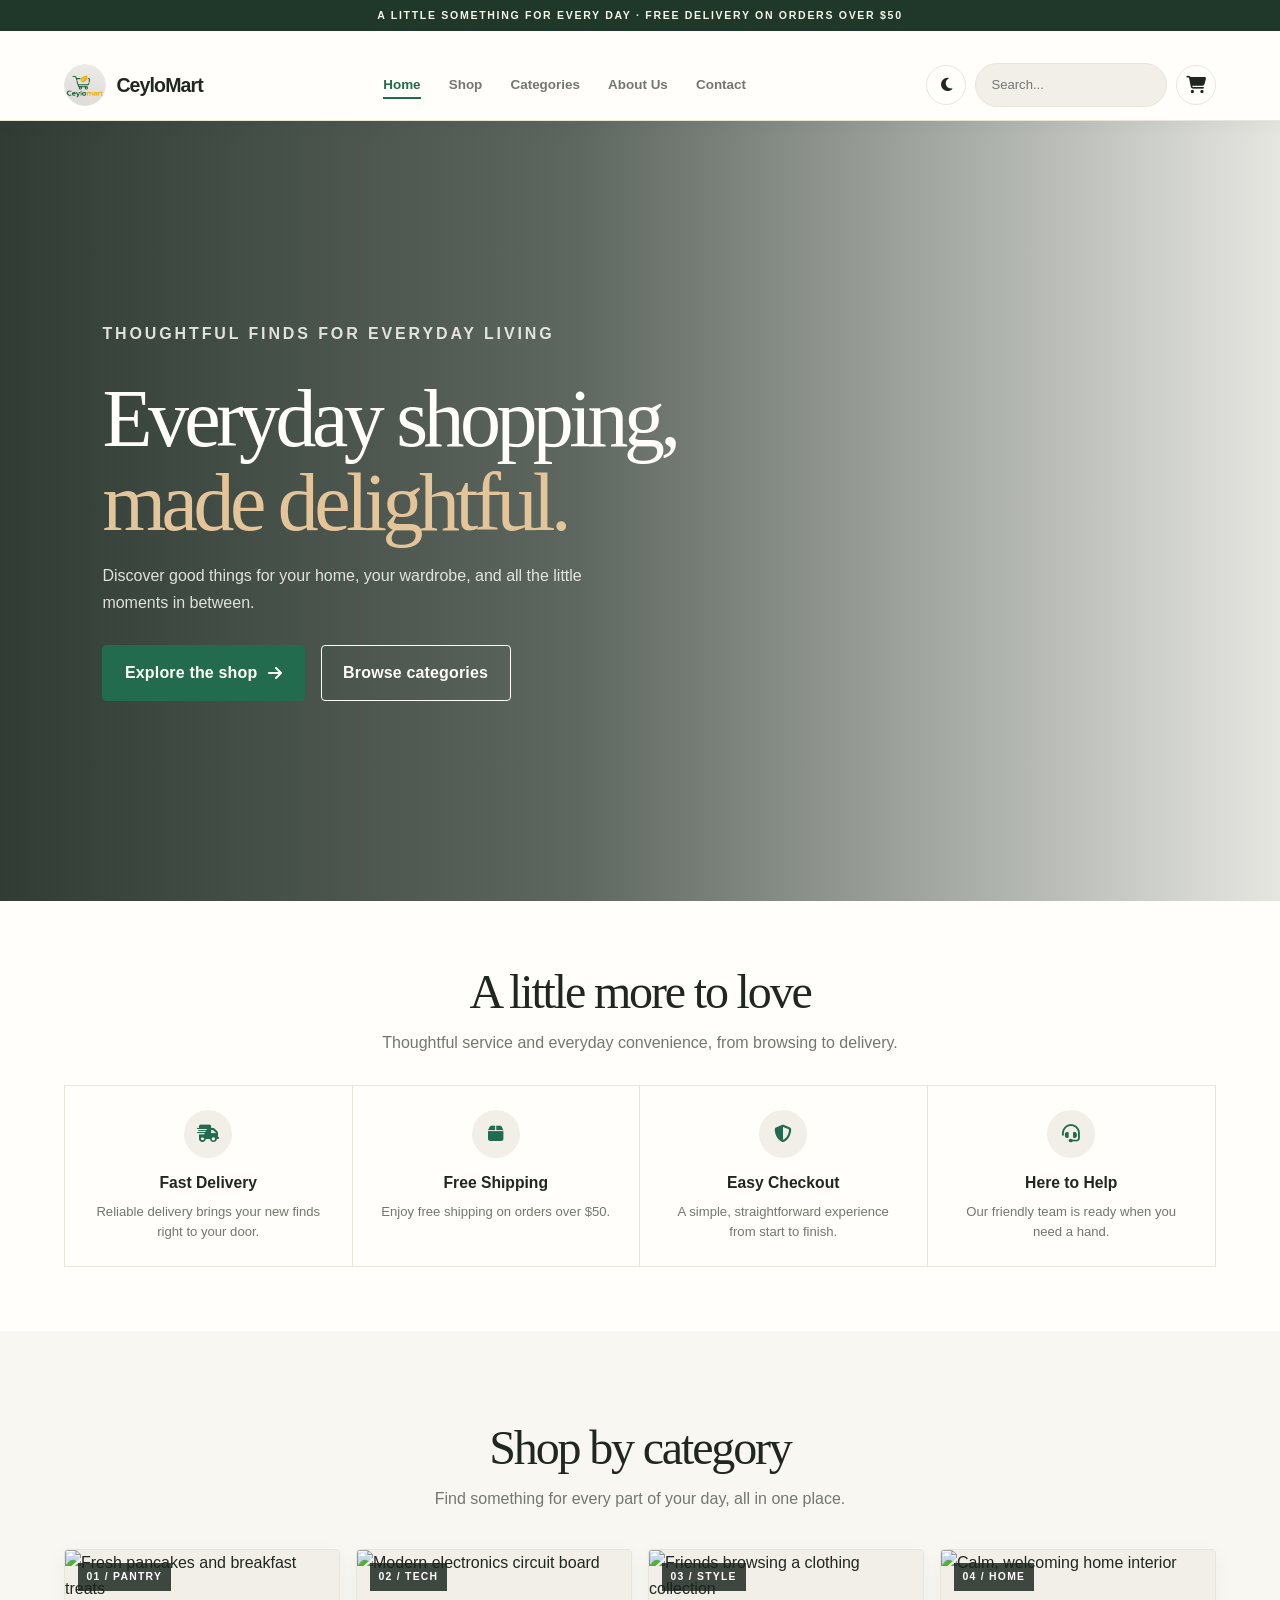
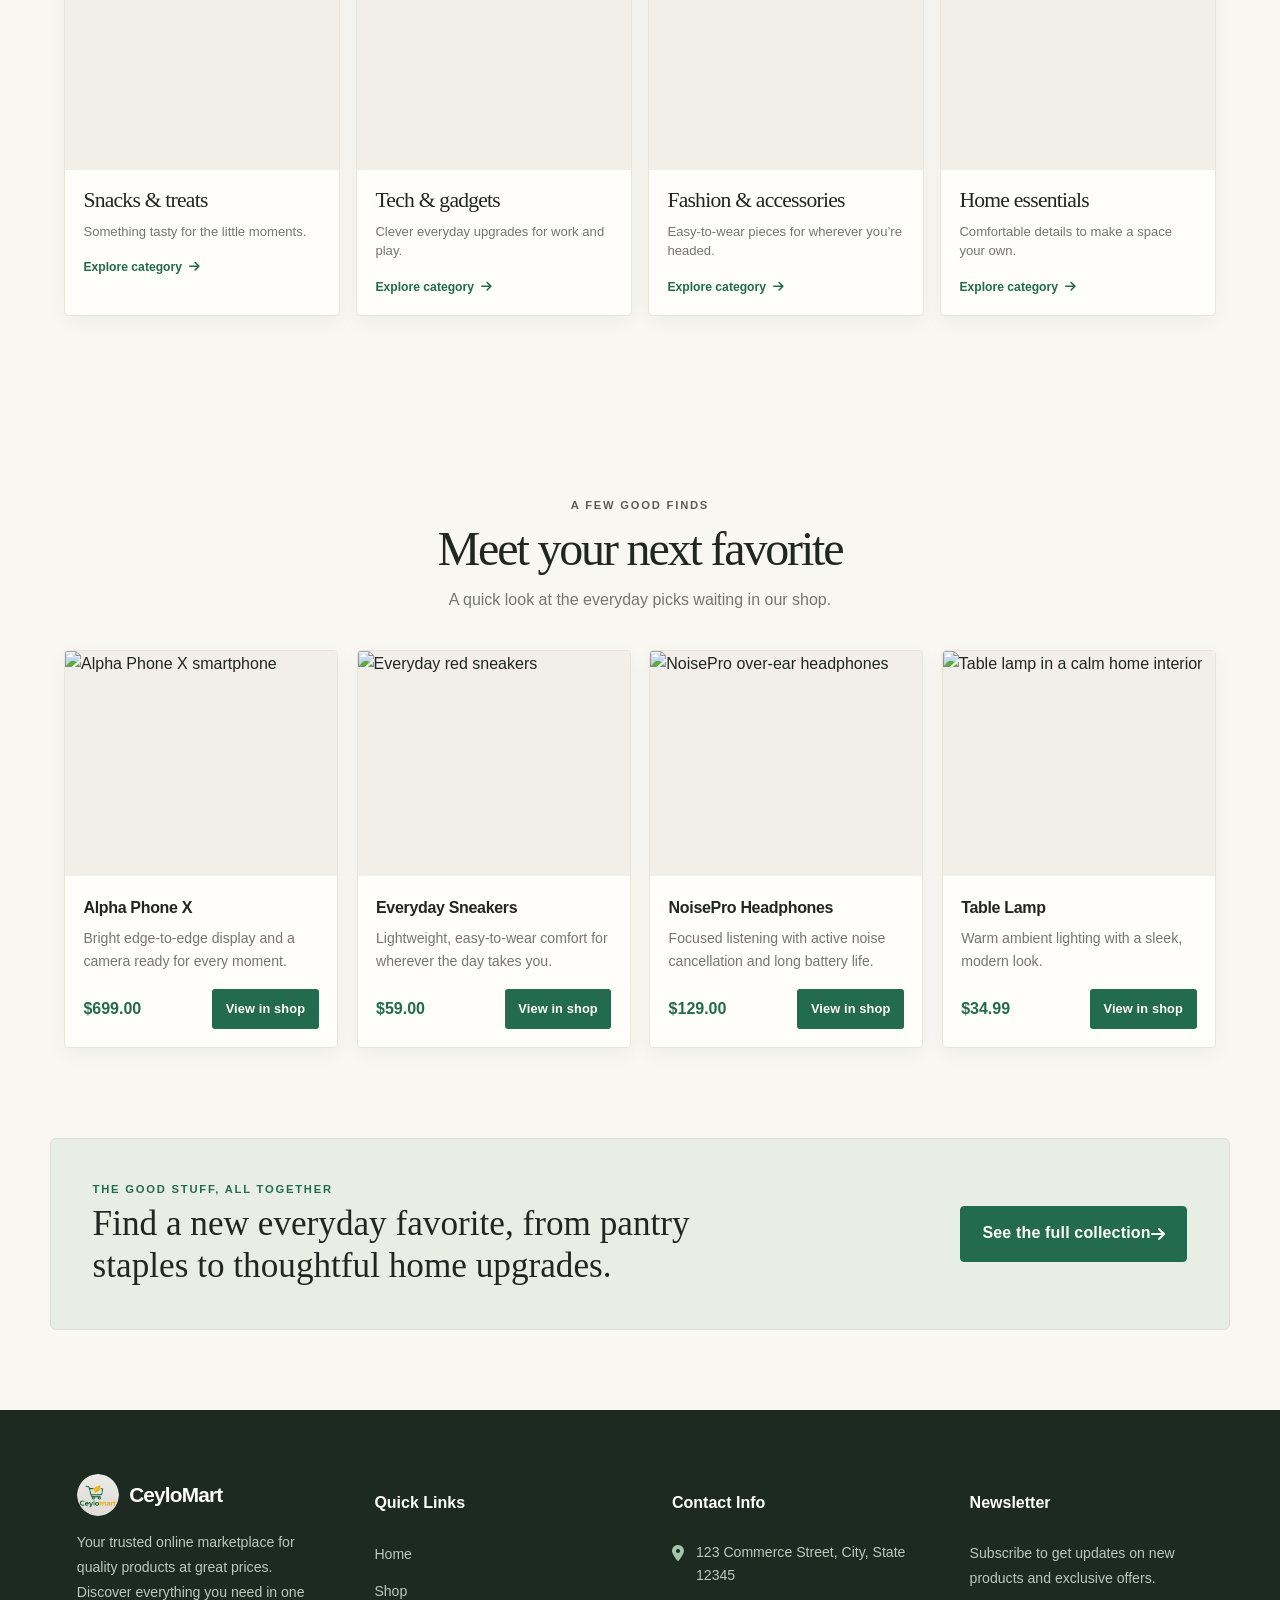
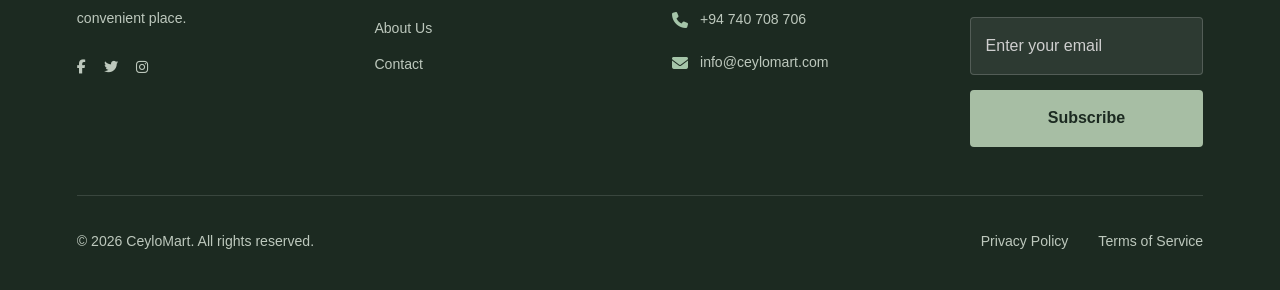
==== commit ba84e163: "updated" ====
--- a/index.html
+++ b/index.html
@@ -59,140 +59,128 @@
 
 
   <main>
-    <section id="home" class="hero">
+    <section id="home" class="hero home-hero">
       <div class="hero-content" data-aos="fade-up">
-        <p class="hero-tag">Thoughtful finds, delivered with care</p>
-        <h2>Everyday shopping,</h2>
-        <h1>made delightful.</h1>
-        <p>From little home upgrades to the latest tech, find the things that make your everyday feel a little more special.</p>
+        <p class="hero-tag">Thoughtful finds for everyday living</p>
+        <h1>Everyday shopping,<br><span>made delightful.</span></h1>
+        <p>Discover good things for your home, your wardrobe, and all the little moments in between.</p>
         <div class="hero-buttons">
-          <a href="Shop.html" class="btn">Shop Now</a>
-          <a href="About Us.html" class="btn2">Learn More</a>
-        </div>
-      </div>
-    </section>
-
-    <section class="features">
+          <a href="Shop.html#collection" class="btn">Explore the shop <i class="fa-solid fa-arrow-right" aria-hidden="true"></i></a>
+          <a href="#home-categories" class="btn2">Browse categories</a>
+        </div>
+      </div>
+    </section>
+
+    <section class="features home-benefits" aria-label="The CeyloMart difference">
       <div class="section-heading" data-aos="fade-up">
-        <h2>Why shoppers love CeyloMart</h2>
-        <p>We combine quality, convenience and friendly support to make every purchase easy.</p>
+        <h2>A little more to love</h2>
+        <p>Thoughtful service and everyday convenience, from browsing to delivery.</p>
       </div>
       <div class="features-grid">
         <div class="feature-box" data-aos="fade-up">
           <div class="icon-circle teal">
-            <img src="https://img.icons8.com/ios-filled/50/228B22/delivery.png" alt="Fast delivery" />
+            <i class="fa-solid fa-truck-fast" aria-hidden="true"></i>
           </div>
           <h3>Fast Delivery</h3>
-          <p>Your order reaches you in just 2–3 days with reliable nationwide delivery.</p>
+          <p>Reliable delivery brings your new finds right to your door.</p>
         </div>
         <div class="feature-box" data-aos="fade-up" data-aos-delay="100">
           <div class="icon-circle green">
-            <img src="https://cdn-icons-png.flaticon.com/512/891/891419.png" alt="Free shipping" />
+            <i class="fa-solid fa-box" aria-hidden="true"></i>
           </div>
           <h3>Free Shipping</h3>
-          <p>Enjoy free shipping on orders above $50 and stress-free checkout.</p>
+          <p>Enjoy free shipping on orders over $50.</p>
         </div>
         <div class="feature-box" data-aos="fade-up" data-aos-delay="200">
           <div class="icon-circle teal">
-            <img src="https://img.icons8.com/ios-filled/50/008080/security-checked.png" alt="Secure shopping" />
-          </div>
-          <h3>Secure Shopping</h3>
-          <p>Your payment information stays protected with trusted, safe transactions.</p>
+            <i class="fa-solid fa-shield-halved" aria-hidden="true"></i>
+          </div>
+          <h3>Easy Checkout</h3>
+          <p>A simple, straightforward experience from start to finish.</p>
         </div>
         <div class="feature-box" data-aos="fade-up" data-aos-delay="300">
           <div class="icon-circle orange">
-            <img src="https://img.icons8.com/ios-filled/50/FF8C00/headset.png" alt="Customer support" />
-          </div>
-          <h3>24/7 Support</h3>
-          <p>Need help? Our team is available anytime to guide you through your order.</p>
-        </div>
-      </div>
-    </section>
-
-    <section class="categories">
+            <i class="fa-solid fa-headset" aria-hidden="true"></i>
+          </div>
+          <h3>Here to Help</h3>
+          <p>Our friendly team is ready when you need a hand.</p>
+        </div>
+      </div>
+    </section>
+
+    <section class="categories home-categories" id="home-categories">
       <div class="section-heading" data-aos="fade-up">
         <h2>Shop by category</h2>
-        <p>Find the right product for every moment, from daily basics to special treats.</p>
+        <p>Find something for every part of your day, all in one place.</p>
       </div>
       <div class="cards-grid">
-        <article class="category-card" data-aos="fade-up">
-          <img src="https://images.unsplash.com/photo-1567620905732-2d1ec7ab7445?auto=format&fit=crop&w=900&q=80" alt="Snacks and treats" />
-          <div class="card-content">
-            <h3>Snacks</h3>
-            <p>Fresh bites and sweet cravings in one place.</p>
-          </div>
-        </article>
-        <article class="category-card" data-aos="fade-up" data-aos-delay="100">
-          <img src="https://images.unsplash.com/photo-1518770660439-4636190af475?auto=format&fit=crop&w=900&q=80" alt="Technology products" />
-          <div class="card-content">
-            <h3>Tech</h3>
-            <p>Modern devices and accessories for work and play.</p>
-          </div>
-        </article>
-        <article class="category-card" data-aos="fade-up" data-aos-delay="200">
-          <img src="https://images.unsplash.com/photo-1483985988355-763728e1935b?auto=format&fit=crop&w=900&q=80" alt="Fashion collection" />
-          <div class="card-content">
-            <h3>Fashion</h3>
-            <p>On-trend styles for a polished look every day.</p>
-          </div>
-        </article>
-        <article class="category-card" data-aos="fade-up" data-aos-delay="300">
-          <img src="https://images.unsplash.com/photo-1505693416388-ac5ce068fe85?auto=format&fit=crop&w=900&q=80" alt="Home essentials" />
-          <div class="card-content">
-            <h3>Home Essentials</h3>
-            <p>Comfort and style for every room in your home.</p>
-          </div>
-        </article>
+        <a class="category-card home-category-card" href="Snacks &amp; Treats.html" data-aos="fade-up">
+          <span class="home-category-image"><img src="https://images.unsplash.com/photo-1567620905732-2d1ec7ab7445?auto=format&amp;fit=crop&amp;w=900&amp;q=80" alt="Fresh pancakes and breakfast treats" loading="lazy" /><span class="home-category-label">01 / Pantry</span></span>
+          <span class="home-category-content"><span class="home-category-title">Snacks &amp; treats</span><span class="home-category-description">Something tasty for the little moments.</span><span class="home-category-cta">Explore category <i class="fa-solid fa-arrow-right" aria-hidden="true"></i></span></span>
+        </a>
+        <a class="category-card home-category-card" href="Tech.html" data-aos="fade-up" data-aos-delay="100">
+          <span class="home-category-image"><img src="https://images.unsplash.com/photo-1518770660439-4636190af475?auto=format&amp;fit=crop&amp;w=900&amp;q=80" alt="Modern electronics circuit board" loading="lazy" /><span class="home-category-label">02 / Tech</span></span>
+          <span class="home-category-content"><span class="home-category-title">Tech &amp; gadgets</span><span class="home-category-description">Clever everyday upgrades for work and play.</span><span class="home-category-cta">Explore category <i class="fa-solid fa-arrow-right" aria-hidden="true"></i></span></span>
+        </a>
+        <a class="category-card home-category-card" href="Fashion.html" data-aos="fade-up" data-aos-delay="200">
+          <span class="home-category-image"><img src="https://images.unsplash.com/photo-1483985988355-763728e1935b?auto=format&amp;fit=crop&amp;w=900&amp;q=80" alt="Friends browsing a clothing collection" loading="lazy" /><span class="home-category-label">03 / Style</span></span>
+          <span class="home-category-content"><span class="home-category-title">Fashion &amp; accessories</span><span class="home-category-description">Easy-to-wear pieces for wherever you’re headed.</span><span class="home-category-cta">Explore category <i class="fa-solid fa-arrow-right" aria-hidden="true"></i></span></span>
+        </a>
+        <a class="category-card home-category-card" href="Home Essentials.html" data-aos="fade-up" data-aos-delay="300">
+          <span class="home-category-image"><img src="https://images.unsplash.com/photo-1505693416388-ac5ce068fe85?auto=format&amp;fit=crop&amp;w=900&amp;q=80" alt="Calm, welcoming home interior" loading="lazy" /><span class="home-category-label">04 / Home</span></span>
+          <span class="home-category-content"><span class="home-category-title">Home essentials</span><span class="home-category-description">Comfortable details to make a space your own.</span><span class="home-category-cta">Explore category <i class="fa-solid fa-arrow-right" aria-hidden="true"></i></span></span>
+        </a>
       </div>
     </section>
 
     <section class="featured">
       <div class="section-heading" data-aos="fade-up">
-        <h2>Featured products</h2>
-        <p>Popular picks chosen for their quality, value and customer favorites.</p>
+        <p class="promo-label">A few good finds</p>
+        <h2>Meet your next favorite</h2>
+        <p>A quick look at the everyday picks waiting in our shop.</p>
       </div>
       <div class="cards-grid">
         <article class="product-card" data-aos="fade-up">
-          <img class="product-image" src="https://images.unsplash.com/photo-1523275335684-37898b6baf30?auto=format&fit=crop&w=900&q=80" alt="Wireless headphones" />
+          <img class="product-image" src="https://images.unsplash.com/photo-1511707171634-5f897ff02aa9?auto=format&amp;fit=crop&amp;w=900&amp;q=80" alt="Alpha Phone X smartphone" loading="lazy" />
           <div class="card-content">
-            <h3>Smart watch</h3>
-            <p>Track your goals and stay connected with ease.</p>
+            <h3>Alpha Phone X</h3>
+            <p>Bright edge-to-edge display and a camera ready for every moment.</p>
             <div class="product-meta">
-              <span class="price">$79.99</span>
-              <a href="Shop.html" class="btn-small">Add to cart</a>
+              <span class="price">$699.00</span>
+              <a href="Shop.html#collection" class="btn-small">View in shop</a>
             </div>
           </div>
         </article>
         <article class="product-card" data-aos="fade-up" data-aos-delay="100">
-          <img class="product-image" src="https://images.unsplash.com/photo-1542291026-7eec264c27ff?auto=format&fit=crop&w=900&q=80" alt="Sneakers" />
+          <img class="product-image" src="https://images.unsplash.com/photo-1542291026-7eec264c27ff?auto=format&amp;fit=crop&amp;w=900&amp;q=80" alt="Everyday red sneakers" loading="lazy" />
           <div class="card-content">
-            <h3>Comfort Sneakers</h3>
-            <p>Lightweight, breathable and made for all-day wear.</p>
+            <h3>Everyday Sneakers</h3>
+            <p>Lightweight, easy-to-wear comfort for wherever the day takes you.</p>
             <div class="product-meta">
-              <span class="price">$49.50</span>
-              <a href="Shop.html" class="btn-small">Add to cart</a>
+              <span class="price">$59.00</span>
+              <a href="Shop.html#collection" class="btn-small">View in shop</a>
             </div>
           </div>
         </article>
         <article class="product-card" data-aos="fade-up" data-aos-delay="200">
-          <img class="product-image" src="https://dialcom.lk/wp-content/uploads/Tune-780NC-4.webp" alt="Wireless Headphones" />
+          <img class="product-image" src="https://images.unsplash.com/photo-1505740420928-5e560c06d30e?auto=format&amp;fit=crop&amp;w=900&amp;q=80" alt="NoisePro over-ear headphones" loading="lazy" />
           <div class="card-content">
-            <h3>Wireless Headphones</h3>
-            <p>Immersive sound with a long-lasting battery life</p>
+            <h3>NoisePro Headphones</h3>
+            <p>Focused listening with active noise cancellation and long battery life.</p>
             <div class="product-meta">
-              <span class="price">$119.00</span>
-              <a href="Shop.html" class="btn-small">Add to cart</a>
+              <span class="price">$129.00</span>
+              <a href="Shop.html#collection" class="btn-small">View in shop</a>
             </div>
           </div>
         </article>
         <article class="product-card" data-aos="fade-up" data-aos-delay="300">
-          <img class="product-image" src="https://images.unsplash.com/photo-1524758631624-e2822e304c36?auto=format&fit=crop&w=900&q=80" alt="Minimal home decor" />
+          <img class="product-image" src="https://images.unsplash.com/photo-1524758631624-e2822e304c36?auto=format&amp;fit=crop&amp;w=900&amp;q=80" alt="Table lamp in a calm home interior" loading="lazy" />
           <div class="card-content">
-            <h3>Home Decor Set</h3>
-            <p>Upgrade your space with elegant, minimal accessories.</p>
+            <h3>Table Lamp</h3>
+            <p>Warm ambient lighting with a sleek, modern look.</p>
             <div class="product-meta">
               <span class="price">$34.99</span>
-              <a href="Shop.html" class="btn-small">Add to cart</a>
+              <a href="Shop.html#collection" class="btn-small">View in shop</a>
             </div>
           </div>
         </article>
@@ -201,10 +189,10 @@
 
     <section class="promo-banner" data-aos="fade-up">
       <div>
-        <p class="promo-label">Limited offer</p>
-        <h3>Save up to 20% on your first order this month</h3>
-      </div>
-      <a href="Shop.html" class="btn">Explore Deals</a>
+        <p class="promo-label">The good stuff, all together</p>
+        <h3>Find a new everyday favorite, from pantry staples to thoughtful home upgrades.</h3>
+      </div>
+      <a href="Shop.html#collection" class="btn">See the full collection <i class="fa-solid fa-arrow-right" aria-hidden="true"></i></a>
     </section>
   </main>
 
--- a/Ceylomart.css
+++ b/Ceylomart.css
@@ -2337,6 +2337,355 @@
 .footer{
     padding:60px 6% 20px;
 }
+}
+
+.shop-hero {
+  position: relative;
+  display: flex;
+  align-items: center;
+  width: min(1280px, 100%);
+  min-height: 390px;
+  margin: 0 auto clamp(3rem, 6vw, 5rem);
+  padding: clamp(2rem, 6vw, 5rem);
+  overflow: hidden;
+  border-radius: 6px;
+  background:
+    linear-gradient(90deg, rgba(20, 31, 24, 0.82), rgba(20, 31, 24, 0.22)),
+    url("https://images.unsplash.com/photo-1441986300917-64674bd600d8?auto=format&fit=crop&w=1800&q=85") center 48% / cover no-repeat;
+  color: #fff;
+}
+
+.shop-hero-content {
+  max-width: 580px;
+}
+
+.shop-eyebrow {
+  margin: 0 0 0.6rem;
+  color: var(--Freshgreen);
+  font-size: 0.72rem;
+  font-weight: 600;
+  letter-spacing: 0.15em;
+  text-transform: uppercase;
+}
+
+.shop-hero .shop-eyebrow {
+  color: #d7edcf;
+}
+
+.shop-hero h1 {
+  margin: 0;
+  font-family: Georgia, "Times New Roman", serif;
+  font-size: clamp(2.8rem, 6vw, 5rem);
+  font-weight: 400;
+  letter-spacing: -0.055em;
+  line-height: 0.98;
+}
+
+.shop-hero-content > p:not(.shop-eyebrow) {
+  max-width: 440px;
+  margin: 1.1rem 0 1.5rem;
+  color: rgba(255, 255, 255, 0.86);
+}
+
+.shop-hero-link {
+  display: inline-flex;
+  align-items: center;
+  gap: 0.7rem;
+  padding-bottom: 0.3rem;
+  border-bottom: 1px solid rgba(255, 255, 255, 0.7);
+  color: #fff;
+  font-size: 0.9rem;
+  font-weight: 600;
+}
+
+.shop-hero-link i {
+  transition: transform 0.2s ease;
+}
+
+.shop-hero-link:hover i {
+  transform: translateY(3px);
+}
+
+.shop-hero-note {
+  position: absolute;
+  right: clamp(1.25rem, 4vw, 3rem);
+  bottom: clamp(1.25rem, 4vw, 2.5rem);
+  display: flex;
+  align-items: center;
+  gap: 0.65rem;
+  padding: 0.7rem 0.9rem;
+  border: 1px solid rgba(255, 255, 255, 0.35);
+  background: rgba(255, 255, 255, 0.14);
+  color: #fff;
+  font-size: 0.78rem;
+  backdrop-filter: blur(8px);
+}
+
+.collection-section {
+  width: min(1280px, 100%);
+  margin: 0 auto;
+}
+
+.collection-heading {
+  display: flex;
+  align-items: flex-end;
+  justify-content: space-between;
+  gap: 2rem;
+  margin-bottom: 1.7rem;
+}
+
+.collection-heading h2 {
+  margin: 0;
+  color: var(--text);
+  font-family: Georgia, "Times New Roman", serif;
+  font-size: clamp(2rem, 4vw, 3rem);
+  font-weight: 400;
+  letter-spacing: -0.045em;
+  line-height: 1.15;
+}
+
+.collection-heading p:not(.shop-eyebrow) {
+  margin: 0.55rem 0 0;
+  color: var(--muted);
+  font-size: 0.9rem;
+}
+
+.collection-tools {
+  display: flex;
+  align-items: center;
+  gap: 0.65rem;
+}
+
+.collection-search {
+  display: flex;
+  align-items: center;
+  gap: 0.55rem;
+  min-width: 210px;
+  padding: 0.58rem 0.75rem;
+  border: 1px solid var(--card-border);
+  background: var(--surface);
+  color: var(--muted);
+}
+
+.collection-search input {
+  width: 100%;
+  min-width: 0;
+  border: 0;
+  outline: 0;
+  background: transparent;
+  color: var(--text);
+  font: inherit;
+  font-size: 0.82rem;
+}
+
+.collection-search:focus-within,
+.collection-sort:focus-visible {
+  border-color: var(--Freshgreen);
+  outline: 2px solid rgba(76, 175, 80, 0.18);
+  outline-offset: 1px;
+}
+
+.collection-sort-label {
+  color: var(--muted);
+  font-size: 0.78rem;
+}
+
+.collection-sort {
+  min-height: 42px;
+  padding: 0.55rem 2rem 0.55rem 0.7rem;
+  border: 1px solid var(--card-border);
+  border-radius: 0;
+  background: var(--surface);
+  color: var(--text);
+  font: inherit;
+  font-size: 0.82rem;
+}
+
+.collection-controls {
+  display: flex;
+  align-items: center;
+  justify-content: space-between;
+  gap: 1rem;
+  margin-bottom: 1.15rem;
+}
+
+.collection-controls .filter-bar {
+  justify-content: flex-start;
+  max-width: none;
+  margin: 0;
+}
+
+.collection-controls .filter-pill {
+  padding: 0.55rem 0.9rem;
+}
+
+.collection-count {
+  flex: 0 0 auto;
+  margin: 0;
+  color: var(--muted);
+  font-size: 0.82rem;
+}
+
+.collection-grid {
+  grid-template-columns: repeat(4, minmax(0, 1fr));
+  gap: 1.1rem;
+}
+
+.collection-grid .product-card {
+  border-radius: 4px;
+}
+
+.collection-grid .product-image {
+  height: 230px;
+  transition: transform 0.35s ease;
+}
+
+.collection-grid .product-card:hover .product-image {
+  transform: scale(1.035);
+}
+
+.collection-grid .card-content {
+  padding: 1.15rem;
+}
+
+.collection-grid .card-content h3 {
+  font-size: 1rem;
+}
+
+.collection-grid .card-content p {
+  min-height: 4.2em;
+  font-size: 0.83rem;
+  line-height: 1.55;
+}
+
+.collection-grid .product-meta {
+  display: flex;
+  align-items: center;
+  justify-content: space-between;
+  gap: 0.65rem;
+  padding-top: 0.8rem;
+}
+
+.collection-grid .price {
+  white-space: nowrap;
+}
+
+.collection-grid .btn-small {
+  flex: 0 0 auto;
+  padding: 0.55rem 0.7rem;
+  border: 0;
+  border-radius: 3px;
+  font: inherit;
+  font-size: 0.76rem;
+}
+
+.collection-grid .btn-small:focus-visible,
+.filter-pill:focus-visible,
+.shop-hero-link:focus-visible {
+  outline: 2px solid var(--Freshgreen);
+  outline-offset: 3px;
+}
+
+.collection-section .no-results {
+  padding: 2rem 1rem;
+  border: 1px dashed var(--card-border);
+}
+
+.visually-hidden {
+  position: absolute;
+  width: 1px;
+  height: 1px;
+  padding: 0;
+  overflow: hidden;
+  clip: rect(0, 0, 0, 0);
+  white-space: nowrap;
+  border: 0;
+}
+
+@media (max-width: 1000px) {
+  .collection-grid {
+    grid-template-columns: repeat(3, minmax(0, 1fr));
+  }
+}
+
+@media (max-width: 760px) {
+  .shop-hero {
+    min-height: 350px;
+    margin-bottom: 3rem;
+  }
+
+  .collection-heading {
+    align-items: flex-start;
+    flex-direction: column;
+    gap: 1rem;
+  }
+
+  .collection-tools {
+    width: 100%;
+  }
+
+  .collection-search {
+    flex: 1;
+  }
+
+  .collection-grid {
+    grid-template-columns: repeat(2, minmax(0, 1fr));
+  }
+
+  .collection-grid .product-image {
+    height: 210px;
+  }
+}
+
+@media (max-width: 520px) {
+  .shop-hero {
+    min-height: 380px;
+    align-items: flex-start;
+    padding: 2rem 1.4rem 5.2rem;
+    background-position: 58% center;
+  }
+
+  .shop-hero-note {
+    right: 1rem;
+    bottom: 1rem;
+    left: 1rem;
+    width: fit-content;
+  }
+
+  .collection-tools {
+    flex-wrap: wrap;
+  }
+
+  .collection-search {
+    flex-basis: 100%;
+  }
+
+  .collection-controls {
+    align-items: flex-start;
+    flex-direction: column;
+  }
+
+  .collection-controls .filter-bar {
+    flex-wrap: nowrap;
+    width: 100%;
+    padding-bottom: 0.4rem;
+    overflow-x: auto;
+  }
+
+  .collection-controls .filter-pill {
+    flex: 0 0 auto;
+  }
+
+  .collection-grid {
+    grid-template-columns: 1fr;
+  }
+
+  .collection-grid .product-image {
+    height: 260px;
+  }
+}
+
+@media(max-width:768px){
 
 .footer-container{
     gap:40px;
@@ -2350,4 +2699,576 @@
 .footer-links{
     justify-content:center;
 }
+}
+
+.home-hero {
+  min-height: min(780px, calc(100svh - 110px));
+  min-height: clamp(560px, calc(100svh - 110px), 780px);
+}
+
+.home-hero h1 {
+  color: #fffefa;
+}
+
+.home-hero h1 span {
+  color: #e4c59a;
+}
+
+.home-hero .btn {
+  gap: 0.65rem;
+}
+
+.home-hero .btn i,
+.home-category-cta i,
+.home-promo .btn i {
+  transition: transform 0.2s ease;
+}
+
+.home-hero .btn:hover i,
+.home-promo .btn:hover i {
+  transform: translateX(3px);
+}
+
+.home-benefits {
+  padding-top: clamp(3rem, 5vw, 4.5rem);
+  padding-bottom: clamp(3rem, 5vw, 4.5rem);
+  background: var(--surface);
+}
+
+.home-benefits .section-heading {
+  margin-bottom: 1.8rem;
+}
+
+.home-benefits .features-grid {
+  gap: 0;
+  border: 1px solid var(--card-border);
+  background: var(--card-bg);
+}
+
+.home-benefits .feature-box {
+  min-width: 0;
+  padding: 1.5rem 1.1rem;
+  border: 0;
+  border-right: 1px solid var(--card-border);
+  border-radius: 0;
+  box-shadow: none;
+}
+
+.home-benefits .feature-box:last-child {
+  border-right: 0;
+}
+
+.home-benefits .feature-box:hover {
+  transform: none;
+  box-shadow: none;
+}
+
+.home-benefits .icon-circle {
+  width: 48px;
+  height: 48px;
+  margin: 0 auto 0.75rem;
+  color: var(--Freshgreen);
+  font-size: 1.1rem;
+}
+
+.home-benefits .feature-box h3 {
+  margin: 0 0 0.35rem;
+}
+
+.home-benefits .feature-box p {
+  max-width: 230px;
+  margin: 0 auto;
+  font-size: 0.82rem;
+  line-height: 1.55;
+}
+
+.home-categories {
+  background: var(--bg-soft);
+}
+
+.home-categories .cards-grid {
+  gap: 1rem;
+}
+
+.home-category-card {
+  min-width: 0;
+  border-radius: 4px;
+  color: var(--text);
+  text-decoration: none;
+}
+
+.home-category-image {
+  position: relative;
+  display: block;
+  height: 220px;
+  overflow: hidden;
+  background: var(--surface-alt);
+}
+
+.home-category-image img {
+  width: 100%;
+  height: 100%;
+  object-fit: cover;
+  transition: transform 0.45s ease;
+}
+
+.home-category-card:hover .home-category-image img,
+.home-category-card:focus-visible .home-category-image img {
+  transform: scale(1.045);
+}
+
+.home-category-label {
+  position: absolute;
+  top: 0.8rem;
+  left: 0.8rem;
+  padding: 0.35rem 0.55rem;
+  background: rgba(24, 34, 27, 0.82);
+  color: #fff;
+  font-size: 0.65rem;
+  font-weight: 600;
+  letter-spacing: 0.12em;
+  text-transform: uppercase;
+}
+
+.home-category-content {
+  display: flex;
+  flex: 1;
+  flex-direction: column;
+  align-items: flex-start;
+  padding: 1.15rem;
+}
+
+.home-category-title {
+  color: var(--text);
+  font-family: Georgia, "Times New Roman", serif;
+  font-size: 1.35rem;
+  letter-spacing: -0.035em;
+  line-height: 1.2;
+}
+
+.home-category-description {
+  margin-top: 0.45rem;
+  color: var(--muted);
+  font-size: 0.82rem;
+  line-height: 1.5;
+}
+
+.home-category-cta {
+  display: inline-flex;
+  align-items: center;
+  gap: 0.45rem;
+  margin-top: 1rem;
+  color: var(--Freshgreen);
+  font-size: 0.76rem;
+  font-weight: 650;
+}
+
+.home-category-card:hover .home-category-cta i,
+.home-category-card:focus-visible .home-category-cta i {
+  transform: translateX(3px);
+}
+
+.home-category-card:focus-visible {
+  outline: 2px solid var(--Freshgreen);
+  outline-offset: 4px;
+}
+
+.featured .section-heading .promo-label {
+  margin-bottom: 0.5rem;
+}
+
+.featured .product-card {
+  border-radius: 4px;
+}
+
+.featured .product-image {
+  height: 225px;
+}
+
+.featured .card-content p {
+  min-height: 3.1em;
+}
+
+.featured .btn-small {
+  border-radius: 3px;
+  white-space: nowrap;
+}
+
+.home-promo {
+  display: flex;
+  align-items: center;
+  justify-content: space-between;
+  gap: 2rem;
+}
+
+.home-promo h3 {
+  margin: 0;
+}
+
+.home-promo .btn {
+  flex: 0 0 auto;
+  gap: 0.65rem;
+}
+
+@media (max-width: 900px) {
+  .home-benefits .features-grid {
+    grid-template-columns: repeat(2, minmax(0, 1fr));
+  }
+
+  .home-benefits .feature-box:nth-child(2) {
+    border-right: 0;
+  }
+
+  .home-benefits .feature-box:nth-child(-n + 2) {
+    border-bottom: 1px solid var(--card-border);
+  }
+}
+
+@media (max-width: 600px) {
+  .home-hero {
+    min-height: 600px;
+    min-height: min(720px, calc(100svh - 130px));
+    padding: 2.5rem 1.35rem;
+    background-position: 62% center;
+  }
+
+  .home-hero .hero-content {
+    width: 100%;
+  }
+
+  .home-hero h1 {
+    font-size: clamp(2.6rem, 12vw, 4rem);
+  }
+
+  .home-hero .hero-buttons {
+    align-items: flex-start;
+  }
+
+  .home-benefits .feature-box {
+    padding: 1.2rem 0.75rem;
+  }
+
+  .home-category-image {
+    height: 240px;
+  }
+
+  .featured .product-image {
+    height: 260px;
+  }
+
+  .home-promo {
+    align-items: flex-start;
+    gap: 1.2rem;
+  }
+}
+
+.hamburger {
+  border: 0;
+  background: transparent;
+  color: var(--text);
+}
+
+.hamburger:focus-visible {
+  outline: 2px solid var(--Freshgreen);
+  outline-offset: 3px;
+}
+
+.about-page .about-hero {
+  display: flex;
+  align-items: center;
+  min-height: clamp(330px, 42vw, 500px);
+  padding: clamp(2rem, 7vw, 5.5rem);
+  background:
+    linear-gradient(90deg, rgba(239, 241, 232, 0.97) 0%, rgba(239, 241, 232, 0.89) 48%, rgba(239, 241, 232, 0.48) 100%),
+    url("https://images.unsplash.com/photo-1586528116311-ad8dd3c8310d?auto=format&fit=crop&w=1600&q=85") center 52% / cover no-repeat;
+}
+
+.about-page .about-hero-content {
+  max-width: 760px;
+}
+
+.about-page .about-hero h1 {
+  max-width: 720px;
+  font-size: clamp(2.5rem, 5.8vw, 4.7rem);
+  letter-spacing: -0.055em;
+  line-height: 1.02;
+}
+
+.about-page .about-hero p:not(.promo-label) {
+  max-width: 590px;
+  color: #59645b;
+  font-size: clamp(0.98rem, 1.5vw, 1.08rem);
+}
+
+.about-hero-actions {
+  display: flex;
+  align-items: center;
+  flex-wrap: wrap;
+  gap: 1.25rem;
+  margin-top: 1.6rem;
+}
+
+.about-hero-actions .btn {
+  gap: 0.6rem;
+}
+
+.about-text-link,
+.about-story-link {
+  display: inline-flex;
+  align-items: center;
+  gap: 0.5rem;
+  color: var(--Freshgreen);
+  font-size: 0.88rem;
+  font-weight: 650;
+}
+
+.about-text-link:focus-visible,
+.about-story-link:focus-visible,
+.about-cta .btn:focus-visible {
+  outline: 2px solid var(--Freshgreen);
+  outline-offset: 4px;
+}
+
+.about-story {
+  padding-top: clamp(3.75rem, 8vw, 7rem);
+  padding-bottom: clamp(3.75rem, 8vw, 7rem);
+}
+
+.about-story .story-container {
+  grid-template-columns: minmax(0, 0.95fr) minmax(0, 1.05fr);
+  align-items: center;
+}
+
+.about-story .story-content h2 {
+  max-width: 530px;
+}
+
+.about-story .story-content p {
+  max-width: 590px;
+  margin: 0 0 1rem;
+  font-size: 0.98rem;
+  line-height: 1.8;
+}
+
+.about-story-link {
+  margin-top: 0.55rem;
+}
+
+.about-story-link i,
+.about-text-link i {
+  transition: transform 0.2s ease;
+}
+
+.about-story-link:hover i,
+.about-text-link:hover i {
+  transform: translateX(3px);
+}
+
+.about-story .story-image {
+  min-width: 0;
+  margin: 0;
+}
+
+.about-story .story-image img {
+  width: 100%;
+  max-height: 500px;
+  aspect-ratio: 4 / 3;
+  border-radius: 4px;
+  object-fit: cover;
+}
+
+.about-story .story-image figcaption {
+  margin-top: 0.65rem;
+  color: var(--muted);
+  font-size: 0.78rem;
+}
+
+.about-section-heading {
+  max-width: 700px;
+  margin: 0 auto 2.5rem;
+  text-align: center;
+}
+
+.about-section-heading h2 {
+  margin: 0 0 0.7rem;
+  color: var(--text);
+  font-family: Georgia, "Times New Roman", serif;
+  font-size: clamp(2rem, 4.5vw, 3.2rem);
+  font-weight: 400;
+  letter-spacing: -0.045em;
+  line-height: 1.1;
+}
+
+.about-section-heading > p:last-child {
+  margin: 0;
+  color: var(--muted);
+}
+
+.about-page .impact {
+  padding-top: clamp(3.5rem, 7vw, 5.5rem);
+  padding-bottom: clamp(3.5rem, 7vw, 5.5rem);
+}
+
+.about-page .impact-container {
+  grid-template-columns: repeat(4, minmax(0, 1fr));
+  gap: 1rem;
+}
+
+.about-page .impact-card {
+  min-width: 0;
+  padding: 1.65rem 1rem;
+  border: 1px solid var(--card-border);
+  border-radius: 4px;
+  background: var(--card-bg);
+  box-shadow: var(--shadow);
+}
+
+.about-page .impact-card h3 {
+  margin: 0 0 0.3rem;
+  font-size: clamp(1.8rem, 3vw, 2.45rem);
+  font-variant-numeric: tabular-nums;
+}
+
+.about-page .impact-card > span {
+  display: block;
+  font-size: 0.82rem;
+  line-height: 1.4;
+}
+
+.about-cta {
+  display: flex;
+  align-items: center;
+  justify-content: space-between;
+  gap: 2rem;
+  width: min(1120px, 100%);
+  margin: clamp(3rem, 6vw, 5rem) auto;
+  padding: clamp(1.5rem, 4.5vw, 3rem);
+  border: 1px solid var(--card-border);
+  background: var(--surface-alt);
+}
+
+.about-cta .promo-label {
+  margin: 0 0 0.5rem;
+}
+
+.about-cta h2 {
+  max-width: 590px;
+  margin: 0;
+  color: var(--text);
+  font-family: Georgia, "Times New Roman", serif;
+  font-size: clamp(1.8rem, 3.8vw, 2.7rem);
+  font-weight: 400;
+  letter-spacing: -0.04em;
+  line-height: 1.12;
+}
+
+.about-cta .btn {
+  flex: 0 0 auto;
+  gap: 0.65rem;
+}
+
+body.dark-theme .about-page .about-hero {
+  background:
+    linear-gradient(90deg, rgba(18, 30, 23, 0.96) 0%, rgba(18, 30, 23, 0.88) 48%, rgba(18, 30, 23, 0.55) 100%),
+    url("https://images.unsplash.com/photo-1586528116311-ad8dd3c8310d?auto=format&fit=crop&w=1600&q=85") center 52% / cover no-repeat;
+}
+
+body.dark-theme .about-page .about-hero p:not(.promo-label) {
+  color: var(--muted);
+}
+
+@media (max-width: 900px) {
+  .about-story .story-container {
+    grid-template-columns: minmax(0, 1fr) minmax(0, 1fr);
+    gap: 2rem;
+  }
+
+  .about-page .impact-container {
+    grid-template-columns: repeat(2, minmax(0, 1fr));
+  }
+}
+
+@media (max-width: 680px) {
+  .about-page .about-hero {
+    min-height: 360px;
+    padding: 2rem 1.35rem;
+    background-position: 58% center;
+  }
+
+  .about-page .about-hero h1 {
+    font-size: clamp(2.35rem, 10vw, 3.5rem);
+  }
+
+  .about-story .story-container {
+    grid-template-columns: 1fr;
+    gap: 1.75rem;
+  }
+
+  .about-story .story-image {
+    order: 0;
+  }
+
+  .about-story .story-content {
+    order: 1;
+  }
+
+  .about-story .story-image img {
+    aspect-ratio: 5 / 4;
+  }
+
+  .about-cta {
+    align-items: flex-start;
+    flex-direction: column;
+  }
+}
+
+@media (max-width: 420px) {
+  .header-right input.Search {
+    min-width: 0;
+    width: 0;
+    flex: 1 1 0;
+    padding: 0.6rem 0.7rem;
+  }
+
+  .about-page .impact-container {
+    grid-template-columns: 1fr;
+  }
+
+  .about-page .impact-card {
+    display: grid;
+    grid-template-columns: 48px 1fr;
+    align-items: center;
+    column-gap: 0.85rem;
+    padding: 1rem;
+    text-align: left;
+  }
+
+  .about-page .impact-card i {
+    grid-row: span 2;
+    width: 46px;
+    height: 46px;
+    margin: 0;
+    font-size: 1.1rem;
+  }
+
+  .about-page .impact-card h3 {
+    margin: 0;
+    text-align: left;
+  }
+
+  .about-page .impact-card > span {
+    text-align: left;
+  }
+
+  .about-hero-actions {
+    gap: 1rem;
+  }
+}
+
+@media (prefers-reduced-motion: reduce) {
+  .about-story .story-image img,
+  .about-story-link i,
+  .home-hero .btn i {
+    transition: none;
+  }
 }
